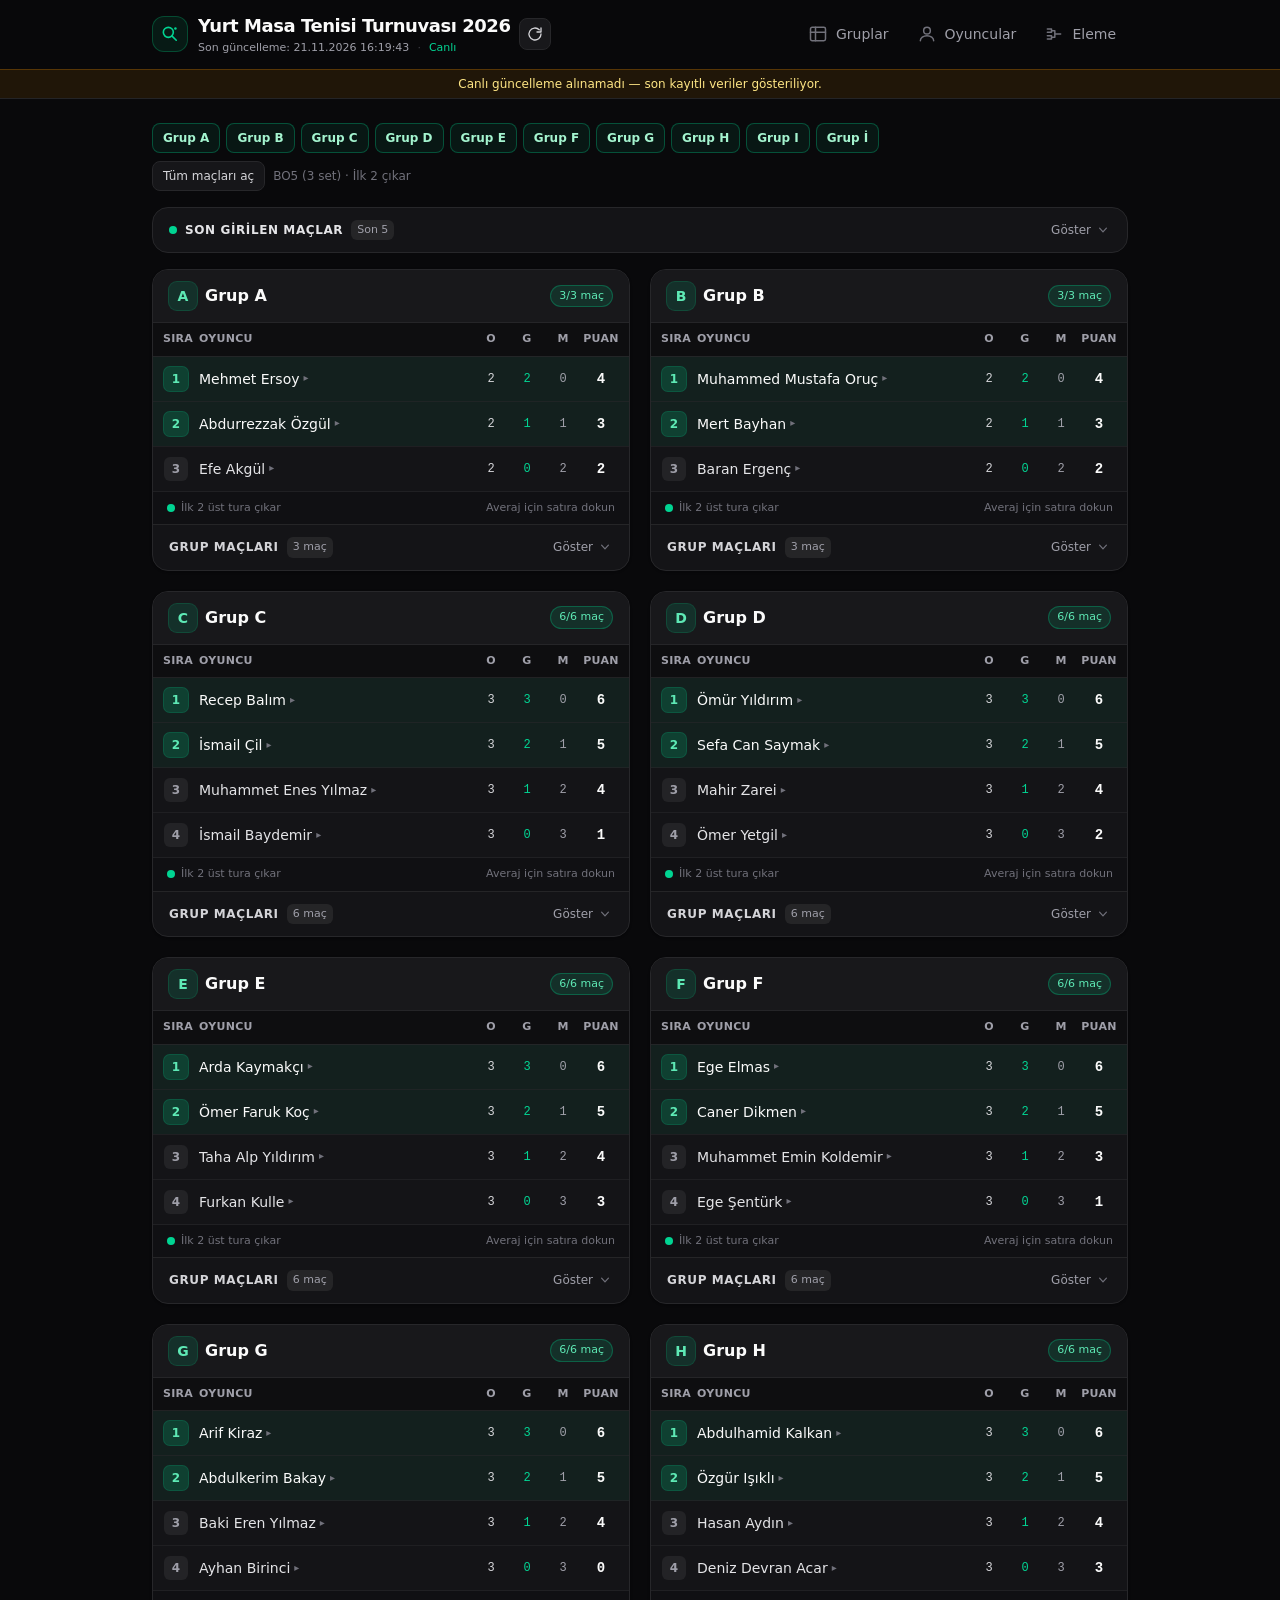
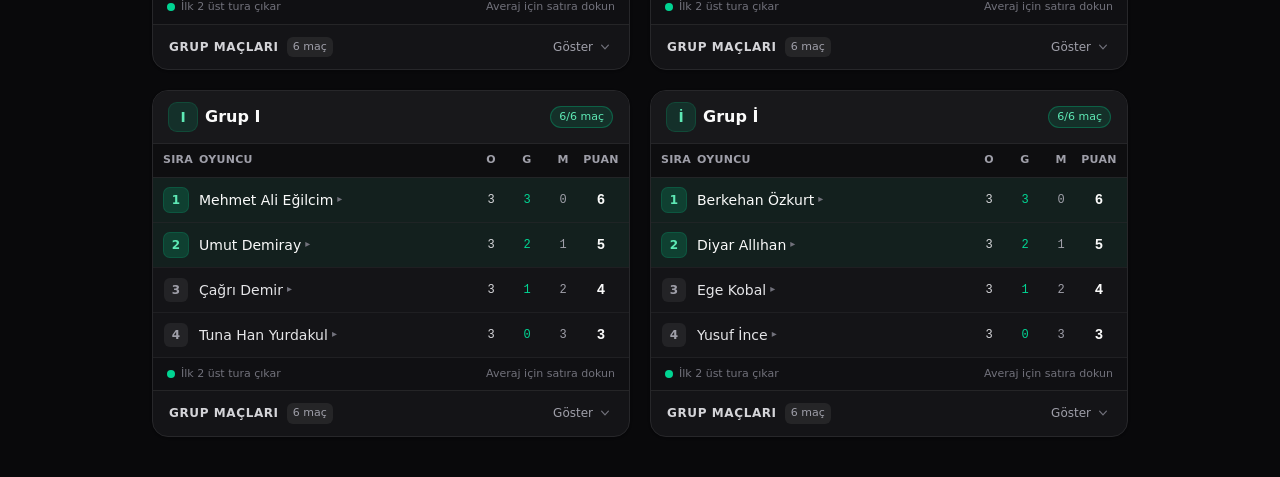
==== index.html @ 5dd3b8b1 "Deploy site (2026-11-21 13:19 UTC)" ====
<!DOCTYPE html><html lang="tr" class="dark h-full antialiased"><head><meta charSet="utf-8"/><meta name="viewport" content="width=device-width, initial-scale=1"/><link rel="stylesheet" href="/_next/static/chunks/20v9x1-c0m4r9.css" data-precedence="next"/><link rel="preload" as="script" fetchPriority="low" href="/_next/static/chunks/310vm2bl3xxpt.js"/><script src="/_next/static/chunks/1wnov70f88xjy.js" async=""></script><script src="/_next/static/chunks/39_j1bdzreq0m.js" async=""></script><script src="/_next/static/chunks/0c98xzjfks9hq.js" async=""></script><script src="/_next/static/chunks/turbopack-2u1d16houkiyo.js" async=""></script><script src="/_next/static/chunks/2_9od2ne96l9t.js" async=""></script><script src="/_next/static/chunks/01yoj8wkhfwgt.js" async=""></script><script src="/_next/static/chunks/0xzr__yn0i6f4.js" async=""></script><script src="/_next/static/chunks/0qd-t_c7wv6wr.js" async=""></script><meta name="theme-color" content="#09090b"/><title>Yurt Masa Tenisi Turnuvası 2026</title><meta name="description" content="Masa tenisi turnuvası grup ve eleme sonuçları"/><link rel="icon" href="/favicon.ico?favicon.117ezoe8m31dk.ico" sizes="48x48" type="image/x-icon"/><script src="/_next/static/chunks/0cz1d0mv5g_q7.js" noModule=""></script></head><body class="min-h-full bg-zinc-950 text-zinc-100"><div hidden=""><!--$--><!--/$--></div><div class="flex min-h-dvh flex-col bg-zinc-950 text-zinc-100"><header class="sticky top-0 z-30 border-b border-zinc-800/90 bg-zinc-950/90 backdrop-blur-md"><div class="mx-auto flex w-full max-w-5xl flex-col gap-2 px-3 py-3 sm:px-6 md:flex-row md:items-center md:justify-between"><div class="flex min-w-0 items-center justify-between gap-2"><a class="flex min-w-0 items-center gap-2.5" href="/"><span class="flex h-9 w-9 shrink-0 items-center justify-center rounded-xl border border-emerald-500/30 bg-emerald-500/10 text-emerald-400"><svg viewBox="0 0 24 24" fill="none" stroke="currentColor" stroke-width="1.9" stroke-linecap="round" stroke-linejoin="round" class="h-5 w-5" aria-hidden="true"><circle cx="10" cy="10" r="6"></circle><path d="m14.5 14.5 5 5"></path><circle cx="18.5" cy="5.5" r="1.5" fill="currentColor" stroke="none"></circle></svg></span><div class="min-w-0"><h1 class="truncate text-base font-bold tracking-tight text-zinc-50 sm:text-lg">Yurt Masa Tenisi Turnuvası 2026</h1><div class="flex flex-wrap items-center gap-x-2 gap-y-0.5 text-[11px] text-zinc-400"><span class="tabular-nums">Güncel veriler yükleniyor...</span><span class="text-zinc-700" aria-hidden="true">·</span><span class="font-medium text-emerald-400">Canlı</span></div></div></a><button type="button" title="Sonuçları şimdi yenile" aria-label="Sonuçları şimdi yenile" class="inline-flex h-8 w-8 shrink-0 items-center justify-center rounded-lg border border-zinc-800 bg-zinc-900 text-zinc-300 transition hover:border-zinc-700 hover:text-zinc-100 disabled:opacity-50"><svg viewBox="0 0 24 24" fill="none" stroke="currentColor" stroke-width="2" stroke-linecap="round" stroke-linejoin="round" class="h-4 w-4 " aria-hidden="true"><path d="M21 12a9 9 0 1 1-2.64-6.36"></path><path d="M21 3v6h-6"></path></svg></button></div><nav class="hidden items-center gap-1 md:flex" aria-label="Ana menü"><a class="inline-flex items-center gap-2 rounded-lg px-3 py-2 text-sm font-medium transition bg-zinc-800 text-zinc-50 ring-1 ring-zinc-700" href="/"><span class="text-emerald-400"><svg viewBox="0 0 24 24" fill="none" stroke="currentColor" stroke-width="2.2" stroke-linecap="round" stroke-linejoin="round" class="h-5 w-5" aria-hidden="true"><rect x="3" y="4" width="18" height="16" rx="2"></rect><path d="M3 10h18M9 4v16"></path></svg></span><span>Gruplar</span></a><a class="inline-flex items-center gap-2 rounded-lg px-3 py-2 text-sm font-medium transition text-zinc-400 hover:bg-zinc-900 hover:text-zinc-200" href="/oyuncular/"><span class="text-zinc-500"><svg viewBox="0 0 24 24" fill="none" stroke="currentColor" stroke-width="1.8" stroke-linecap="round" stroke-linejoin="round" class="h-5 w-5" aria-hidden="true"><circle cx="12" cy="8" r="4"></circle><path d="M4 20c0-3.3 3.6-6 8-6s8 2.7 8 6"></path></svg></span><span>Oyuncular</span></a><a class="inline-flex items-center gap-2 rounded-lg px-3 py-2 text-sm font-medium transition text-zinc-400 hover:bg-zinc-900 hover:text-zinc-200" href="/eleme/"><span class="text-zinc-500"><svg viewBox="0 0 24 24" fill="none" stroke="currentColor" stroke-width="1.8" stroke-linecap="round" stroke-linejoin="round" class="h-5 w-5" aria-hidden="true"><path d="M4 6h5v4H4M4 14h5v4H4M9 8h4v8H9M13 12h7"></path></svg></span><span>Eleme</span></a></nav></div></header><main class="mx-auto w-full max-w-5xl flex-1 px-3 pt-4 pb-24 sm:px-6 sm:pt-6 md:pb-10"><div class="space-y-4"><div class="flex items-center gap-2 text-xs text-zinc-400"><span class="h-2 w-2 animate-pulse rounded-full bg-emerald-400"></span><span>Canlı skorlar yükleniyor...</span></div><div class="grid grid-cols-1 gap-4 lg:grid-cols-2"><div class="h-56 animate-pulse rounded-2xl border border-zinc-800/80 bg-zinc-900/60"></div><div class="h-56 animate-pulse rounded-2xl border border-zinc-800/80 bg-zinc-900/60"></div><div class="h-56 animate-pulse rounded-2xl border border-zinc-800/80 bg-zinc-900/60"></div><div class="h-56 animate-pulse rounded-2xl border border-zinc-800/80 bg-zinc-900/60"></div></div></div></main><nav aria-label="Mobil navigasyon" class="fixed inset-x-0 bottom-0 z-40 border-t border-zinc-800/90 bg-zinc-950/95 pb-[env(safe-area-inset-bottom)] backdrop-blur-md md:hidden"><div class="mx-auto grid max-w-lg grid-cols-3"><a class="relative flex flex-col items-center justify-center gap-1 py-2.5 text-[11px] font-medium transition text-emerald-400" href="/"><span class="absolute top-0 h-0.5 w-10 rounded-full bg-emerald-400"></span><span><svg viewBox="0 0 24 24" fill="none" stroke="currentColor" stroke-width="2.2" stroke-linecap="round" stroke-linejoin="round" class="h-5 w-5" aria-hidden="true"><rect x="3" y="4" width="18" height="16" rx="2"></rect><path d="M3 10h18M9 4v16"></path></svg></span><span>Gruplar</span></a><a class="relative flex flex-col items-center justify-center gap-1 py-2.5 text-[11px] font-medium transition text-zinc-400 active:text-zinc-200" href="/oyuncular/"><span><svg viewBox="0 0 24 24" fill="none" stroke="currentColor" stroke-width="1.8" stroke-linecap="round" stroke-linejoin="round" class="h-5 w-5" aria-hidden="true"><circle cx="12" cy="8" r="4"></circle><path d="M4 20c0-3.3 3.6-6 8-6s8 2.7 8 6"></path></svg></span><span>Oyuncular</span></a><a class="relative flex flex-col items-center justify-center gap-1 py-2.5 text-[11px] font-medium transition text-zinc-400 active:text-zinc-200" href="/eleme/"><span><svg viewBox="0 0 24 24" fill="none" stroke="currentColor" stroke-width="1.8" stroke-linecap="round" stroke-linejoin="round" class="h-5 w-5" aria-hidden="true"><path d="M4 6h5v4H4M4 14h5v4H4M9 8h4v8H9M13 12h7"></path></svg></span><span>Eleme</span></a></div></nav></div><script id="_R_">(globalThis["TURBOPACK"] || (globalThis["TURBOPACK"] = [])).push({"otherChunks":["static/chunks/310vm2bl3xxpt.js","static/chunks/1wnov70f88xjy.js","static/chunks/39_j1bdzreq0m.js","static/chunks/0c98xzjfks9hq.js"],"runtimeModuleIds":[94553]});</script><script src="/_next/static/chunks/310vm2bl3xxpt.js" async=""></script><script>(self.__next_f=self.__next_f||[]).push([0])</script><script>self.__next_f.push([1,"1:\"$Sreact.fragment\"\n4:\"/_next/static/chunks/2_9od2ne96l9t.js\"\n5:\"/_next/static/chunks/01yoj8wkhfwgt.js\"\n6:I[47257,[\"$4\",\"$5\"],\"ClientPageRoot\"]\n7:\"/_next/static/chunks/0xzr__yn0i6f4.js\"\n8:I[31713,[\"$4\",\"$5\",\"$7\"],\"default\"]\nb:I[97367,[\"$4\",\"$5\"],\"OutletBoundary\"]\nc:\"$Sreact.suspense\"\ne:\"ViewportBoundary\"\nf:I[97367,[\"$4\",\"$5\"],\"$e\"]\n11:\"MetadataBoundary\"\n12:I[97367,[\"$4\",\"$5\"],\"$11\"]\n14:I[68027,[\"$4\",\"$5\"],\"default\",1]\n:HL[\"/_next/static/chunks/20v9x1-c0m4r9.css\",\"style\"]\n3:[[\"children\",{\"s\":\"__PAGE__\",\"h\":512,\"d\":{\"r\":[\"$\",\"$1\",\"c\",{\"children\":[[\"$\",\"$L6\",null,{\"Component\":\"$8\",\"serverProvidedParams\":{\"searchParams\":{},\"params\":{},\"promises\":[\"$@9\",\"$@a\"]}}],[[\"$\",\"script\",\"script-0\",{\"src\":\"/_next/static/chunks/0xzr__yn0i6f4.js\",\"async\":true,\"nonce\":\"$undefined\"}]],[\"$\",\"$Lb\",null,{\"children\":[\"$\",\"$c\",null,{\"name\":\"Next.MetadataOutlet\",\"children\":\"$@d\"}]}]]}],\"p\":false,\"v\":null}}]]\n0:{\"P\":null,\"c\":[\"\",\"\"],\"q\":\"\",\"i\":false,\"t\":{\"t\":{\"s\":\"\",\"h\":528,\"d\":{\"r\":[\"$\",\"$1\",\"c\",{\"children\":[[[\"$\",\"link\",\"0\",{\"rel\":\"stylesheet\",\"href\":\"/_next/static/chunks/20v9x1-c0m4r9.css\",\"precedence\":\"next\",\"crossOrigin\":\"$undefined\",\"nonce\":\"$undefined\"}],[\"$\",\"script\",\"script-0\",{\"src\":\"/_next/static/chunks/2_9od2ne96l9t.js\",\"async\":true,\"nonce\":\"$undefined\"}],[\"$\",\"script\",\"script-1\",{\"src\":\"/_next/static/chunks/01yoj8wkhfwgt.js\",\"async\":true,\"nonce\":\"$undefined\"}]],\"$L2\"]}],\"p\":false,\"v\":null},\"c\":\"$Q3\"},\"h\":{\"r\":[\"$\",\"$1\",\"h\",{\"children\":[null,[\"$\",\"$Lf\",null,{\"children\":\"$L10\"}],[\"$\",\"$L12\",null,{\"children\":[[\"$\",\"div\",null,{\"hidden\":true,\"children\":[\"$\",\"$c\",null,{\"name\":\"Next.Metadata\",\"children\":\"$L13\"}]}],null]}],null]}],\"p\":false,\"v\":null}},\"m\":\"$undefined\",\"G\":[\"$14\",[[\"$\",\"link\",\"0\",{\"rel\":\"stylesheet\",\"href\":\"/_next/static/chunks/20v9x1-c0m4r9.css\",\"precedence\":\"next\",\"crossOrigin\":\"$undefined\",\"nonce\":\"$undefined\"}]]],\"S\":true,\"r\":\"$undefined\",\"s\":\"$undefined\",\"a\":\"$undefined\",\"l\":\"$undefined\",\"p\":\"$undefined\",\"d\":\"$undefined\",\"b\":\"l3mHsfzgwa1IDotIFvg_3\"}\n9:{}\na:\"$3:0:1:d:r:props:children:0:props:serverProvidedParams:params\"\n10:[[\"$\",\"meta\",\"0\",{\"charSet\":\"utf-8\"}],[\"$\",\"meta\",\"1\",{\"name\":\"viewport\",\"content\":\"width=device-width, initial-scale=1\"}],[\"$\",\"meta\",\"2\",{\"name\":\"theme-color\",\"content\":\"#09090b\"}]]\n15:I[27201,[\"$4\",\"$5\"],\"IconMark\"]\nd:null\n13:[[\"$\",\"title\",\"0\",{\"children\":\"Yurt Masa Tenisi Turnuvası 2026\"}],[\"$\",\"meta\",\"1\",{\"name\":\"description\",\"content\":\"Masa tenisi turnuvası grup ve eleme sonuçları\"}],[\"$\",\"link\",\"2\",{\"rel\":\"icon\",\"href\":\"/favicon.ico?favicon.117ezoe8m31dk.ico\",\"sizes\":\"48x48\",\"type\":\"image/x-icon\"}],[\"$\",\"$L15\",\"3\",{}]]\n"])</script><script>self.__next_f.push([1,"16:\"TournamentProvider\"\n17:I[56889,[\"$4\",\"$5\"],\"$16\"]\n2:[\"$\",\"html\",null,{\"lang\":\"tr\",\"className\":\"dark h-full antialiased\",\"children\":[\"$\",\"body\",null,{\"className\":\"min-h-full bg-zinc-950 text-zinc-100\",\"children\":[\"$\",\"$L17\",null,{\"initialData\":{\"players\":[{\"name\":\"Abdulhamid Kalkan\",\"key\":\"abdulhamid kalkan\",\"group\":\"H\",\"line\":29},{\"name\":\"Abdulkerim Bakay\",\"key\":\"abdulkerim bakay\",\"group\":\"G\",\"line\":26},{\"name\":\"Abdurrezzak Özgül\",\"key\":\"abdurrezzak ozgul\",\"group\":\"A\",\"line\":3},{\"name\":\"Arda Kaymakçı\",\"key\":\"arda kaymakci\",\"group\":\"E\",\"line\":17},{\"name\":\"Arif Kiraz\",\"key\":\"arif kiraz\",\"group\":\"G\",\"line\":25},{\"name\":\"Ayhan Birinci\",\"key\":\"ayhan birinci\",\"group\":\"G\",\"line\":24},{\"name\":\"Baki Eren Yılmaz\",\"key\":\"baki eren yilmaz\",\"group\":\"G\",\"line\":27},{\"name\":\"Baran Ergenç\",\"key\":\"baran ergenc\",\"group\":\"B\",\"line\":7},{\"name\":\"Berkehan Özkurt\",\"key\":\"berkehan ozkurt\",\"group\":\"İ\",\"line\":37},{\"name\":\"Caner Dikmen\",\"key\":\"caner dikmen\",\"group\":\"F\",\"line\":22},{\"name\":\"Çağrı Demir\",\"key\":\"cagri demir\",\"group\":\"I\",\"line\":32},{\"name\":\"Deniz Devran Acar\",\"key\":\"deniz devran acar\",\"group\":\"H\",\"line\":31},{\"name\":\"Diyar Allıhan\",\"key\":\"diyar allihan\",\"group\":\"İ\",\"line\":36},{\"name\":\"Efe Akgül\",\"key\":\"efe akgul\",\"group\":\"A\",\"line\":4},{\"name\":\"Ege Elmas\",\"key\":\"ege elmas\",\"group\":\"F\",\"line\":21},{\"name\":\"Ege Kobal\",\"key\":\"ege kobal\",\"group\":\"İ\",\"line\":39},{\"name\":\"Ege Şentürk\",\"key\":\"ege senturk\",\"group\":\"F\",\"line\":23},{\"name\":\"Furkan Kulle\",\"key\":\"furkan kulle\",\"group\":\"E\",\"line\":19},{\"name\":\"Hasan Aydın\",\"key\":\"hasan aydin\",\"group\":\"H\",\"line\":30},{\"name\":\"İsmail Baydemir\",\"key\":\"ismail baydemir\",\"group\":\"C\",\"line\":10},{\"name\":\"İsmail Çil\",\"key\":\"ismail cil\",\"group\":\"C\",\"line\":11},{\"name\":\"Mahir Zarei\",\"key\":\"mahir zarei\",\"group\":\"D\",\"line\":14},{\"name\":\"Mehmet Ali Eğilcim\",\"key\":\"mehmet ali egilcim\",\"group\":\"I\",\"line\":34},{\"name\":\"Mehmet Ersoy\",\"key\":\"mehmet ersoy\",\"group\":\"A\",\"line\":2},{\"name\":\"Mert Bayhan\",\"key\":\"mert bayhan\",\"group\":\"B\",\"line\":6},{\"name\":\"Muhammed Mustafa Oruç\",\"key\":\"muhammed mustafa oruc\",\"group\":\"B\",\"line\":5},{\"name\":\"Muhammet Emin Koldemir\",\"key\":\"muhammet emin koldemir\",\"group\":\"F\",\"line\":20},{\"name\":\"Muhammet Enes Yılmaz\",\"key\":\"muhammet enes yilmaz\",\"group\":\"C\",\"line\":9},{\"name\":\"Ömer Faruk Koç\",\"key\":\"omer faruk koc\",\"group\":\"E\",\"line\":16},{\"name\":\"Ömer Yetgil\",\"key\":\"omer yetgil\",\"group\":\"D\",\"line\":15},{\"name\":\"Ömür Yıldırım\",\"key\":\"omur yildirim\",\"group\":\"D\",\"line\":12},{\"name\":\"Özgür Işıklı\",\"key\":\"ozgur isikli\",\"group\":\"H\",\"line\":28},{\"name\":\"Recep Balım\",\"key\":\"recep balim\",\"group\":\"C\",\"line\":8},{\"name\":\"Sefa Can Saymak\",\"key\":\"sefa can saymak\",\"group\":\"D\",\"line\":13},{\"name\":\"Taha Alp Yıldırım\",\"key\":\"taha alp yildirim\",\"group\":\"E\",\"line\":18},{\"name\":\"Tuna Han Yurdakul\",\"key\":\"tuna han yurdakul\",\"group\":\"I\",\"line\":35},{\"name\":\"Umut Demiray\",\"key\":\"umut demiray\",\"group\":\"I\",\"line\":33},{\"name\":\"Yusuf İnce\",\"key\":\"yusuf ince\",\"group\":\"İ\",\"line\":38}],\"groups\":[{\"name\":\"A\",\"players\":[\"$2:props:children:props:children:props:initialData:players:23\",\"$2:props:children:props:children:props:initialData:players:2\",\"$2:props:children:props:children:props:initialData:players:13\"],\"standings\":[{\"key\":\"mehmet ersoy\",\"name\":\"Mehmet Ersoy\",\"rank\":1,\"played\":2,\"won\":2,\"lost\":0,\"walkoverLosses\":0,\"points\":4,\"setsWon\":6,\"setsLost\":2,\"pointsWon\":0,\"pointsLost\":0,\"tieNote\":null,\"unresolvedTie\":false},{\"key\":\"abdurrezzak ozgul\",\"name\":\"Abdurrezzak Özgül\",\"rank\":2,\"played\":2,\"won\":1,\"lost\":1,\"walkoverLosses\":0,\"points\":3,\"setsWon\":5,\"setsLost\":3,\"pointsWon\":0,\"pointsLost\":0,\"tieNote\":null,\"unresolvedTie\":false},{\"key\":\"efe akgul\",\"name\":\"Efe Akgül\",\"rank\":3,\"played\":2,\"won\":0,\"lost\":2,\"walkoverLosses\":0,\"points\":2,\"setsWon\":0,\"setsLost\":6,\"pointsWon\":0,\"pointsLost\":0,\"tieNote\":null,\"unresolvedTie\":false}],\"matches\":[{\"id\":\"m2\",\"line\":2,\"stage\":\"grup\",\"group\":\"A\",\"round\":\"\",\"p1\":\"Mehmet Ersoy\",\"p2\":\"Abdurrezzak Özgül\",\"p1Key\":\"mehmet ersoy\",\"p2Key\":\"abdurrezzak ozgul\",\"sets\":[],\"setsWon\":[3,2],\"winner\":1,\"status\":\"played\",\"walkover\":false,\"bye\":false,\"tbd\":false,\"note\":\"\",\"rawSetScore\":\"3-2\",\"rawScore\":\"\",\"updatedAt\":\"2026-11-21 15:46:00\",\"errors\":[],\"warnings\":[]},{\"id\":\"m3\",\"line\":3,\"stage\":\"grup\",\"group\":\"A\",\"round\":\"\",\"p1\":\"Mehmet Ersoy\",\"p2\":\"Efe Akgül\",\"p1Key\":\"mehmet ersoy\",\"p2Key\":\"efe akgul\",\"sets\":[],\"setsWon\":[3,0],\"winner\":1,\"status\":\"played\",\"walkover\":false,\"bye\":false,\"tbd\":false,\"note\":\"\",\"rawSetScore\":\"3-0\",\"rawScore\":\"\",\"updatedAt\":\"2026-11-21 15:46:00\",\"errors\":[],\"warnings\":[]},{\"id\":\"m4\",\"line\":4,\"stage\":\"grup\",\"group\":\"A\",\"round\":\"\",\"p1\":\"Abdurrezzak Özgül\",\"p2\":\"Efe Akgül\",\"p1Key\":\"abdurrezzak ozgul\",\"p2Key\":\"efe akgul\",\"sets\":[],\"setsWon\":[3,0],\"winner\":1,\"status\":\"played\",\"walkover\":false,\"bye\":false,\"tbd\":false,\"note\":\"\",\"rawSetScore\":\"3-0\",\"rawScore\":\"\",\"updatedAt\":\"2026-11-21 15:46:00\",\"errors\":[],\"warnings\":[]}],\"totalFixtures\":3,\"countedMatches\":3,\"qualifiersPerGroup\":2},{\"name\":\"B\",\"players\":[\"$2:props:children:props:children:props:initialData:players:25\",\"$2:props:children:props:children:props:initialData:players:24\",\"$2:props:children:props:children:props:initialData:players:7\"],\"standings\":[{\"key\":\"muhammed mustafa oruc\",\"name\":\"Muhammed Mustafa Oruç\",\"rank\":1,\"played\":2,\"won\":2,\"lost\":0,\"walkoverLosses\":0,\"points\":4,\"setsWon\":6,\"setsLost\":1,\"pointsWon\":0,\"pointsLost\":0,\"tieNote\":null,\"unresolvedTie\":false},{\"key\":\"mert bayhan\",\"name\":\"Mert Bayhan\",\"rank\":2,\"played\":2,\"won\":1,\"lost\":1,\"walkoverLosses\":0,\"points\":3,\"setsWon\":4,\"setsLost\":3,\"pointsWon\":0,\"pointsLost\":0,\"tieNote\":null,\"unresolvedTie\":false},{\"key\":\"baran ergenc\",\"name\":\"Baran Ergenç\",\"rank\":3,\"played\":2,\"won\":0,\"lost\":2,\"walkoverLosses\":0,\"points\":2,\"setsWon\":0,\"setsLost\":6,\"pointsWon\":0,\"pointsLost\":0,\"tieNote\":null,\"unresolvedTie\":false}],\"matches\":[{\"id\":\"m5\",\"line\":5,\"stage\":\"grup\",\"group\":\"B\",\"round\":\"\",\"p1\":\"Muhammed Mustafa Oruç\",\"p2\":\"Mert Bayhan\",\"p1Key\":\"muhammed mustafa oruc\",\"p2Key\":\"mert bayhan\",\"sets\":[],\"setsWon\":[3,1],\"winner\":1,\"status\":\"played\",\"walkover\":false,\"bye\":false,\"tbd\":false,\"note\":\"\",\"rawSetScore\":\"3-1\",\"rawScore\":\"\",\"updatedAt\":\"2026-11-21 15:46:00\",\"errors\":[],\"warnings\":[]},{\"id\":\"m6\",\"line\":6,\"stage\":\"grup\",\"group\":\"B\",\"round\":\"\",\"p1\":\"Muhammed Mustafa Oruç\",\"p2\":\"Baran Ergenç\",\"p1Key\":\"muhammed mustafa oruc\",\"p2Key\":\"baran ergenc\",\"sets\":[],\"setsWon\":[3,0],\"winner\":1,\"status\":\"played\",\"walkover\":false,\"bye\":false,\"tbd\":false,\"note\":\"\",\"rawSetScore\":\"3-0\",\"rawScore\":\"\",\"updatedAt\":\"2026-11-21 15:46:00\",\"errors\":[],\"warnings\":[]},{\"id\":\"m7\",\"line\":7,\"stage\":\"grup\",\"group\":\"B\",\"round\":\"\",\"p1\":\"Mert Bayhan\",\"p2\":\"Baran Ergenç\",\"p1Key\":\"mert bayhan\",\"p2Key\":\"baran ergenc\",\"sets\":[],\"setsWon\":[3,0],\"winner\":1,\"status\":\"played\",\"walkover\":false,\"bye\":false,\"tbd\":false,\"note\":\"\",\"rawSetScore\":\"3-0\",\"rawScore\":\"\",\"updatedAt\":\"2026-11-21 15:46:00\",\"errors\":[],\"warnings\":[]}],\"totalFixtures\":3,\"countedMatches\":3,\"qualifiersPerGroup\":2},{\"name\":\"C\",\"players\":[\"$2:props:children:props:children:props:initialData:players:32\",\"$2:props:children:props:children:props:initialData:players:27\",\"$2:props:children:props:children:props:initialData:players:19\",\"$2:props:children:props:children:props:initialData:players:20\"],\"standings\":[{\"key\":\"recep balim\",\"name\":\"Recep Balım\",\"rank\":1,\"played\":3,\"won\":3,\"lost\":0,\"walkoverLosses\":0,\"points\":6,\"setsWon\":9,\"setsLost\":0,\"pointsWon\":0,\"pointsLost\":0,\"tieNote\":null,\"unresolvedTie\":false},{\"key\":\"ismail cil\",\"name\":\"İsmail Çil\",\"rank\":2,\"played\":3,\"won\":2,\"lost\":1,\"walkoverLosses\":0,\"points\":5,\"setsWon\":6,\"setsLost\":4,\"pointsWon\":0,\"pointsLost\":0,\"tieNote\":null,\"unresolvedTie\":false},{\"key\":\"muhammet enes yilmaz\",\"name\":\"Muhammet Enes Yılmaz\",\"rank\":3,\"played\":3,\"won\":1,\"lost\":2,\"walkoverLosses\":0,\"points\":4,\"setsWon\":4,\"setsLost\":6,\"pointsWon\":0,\"pointsLost\":0,\"tieNote\":null,\"unresolvedTie\":false},{\"key\":\"ismail baydemir\",\"name\":\"İsmail Baydemir\",\"rank\":4,\"played\":3,\"won\":0,\"lost\":3,\"walkoverLosses\":2,\"points\":1,\"setsWon\":0,\"setsLost\":9,\"pointsWon\":0,\"pointsLost\":0,\"tieNote\":null,\"unresolvedTie\":false}],\"matches\":[{\"id\":\"m8\",\"line\":8,\"stage\":\"grup\",\"group\":\"C\",\"round\":\"\",\"p1\":\"Recep Balım\",\"p2\":\"Muhammet Enes Yılmaz\",\"p1Key\":\"recep balim\",\"p2Key\":\"muhammet enes yilmaz\",\"sets\":[],\"setsWon\":[3,0],\"winner\":1,\"status\":\"played\",\"walkover\":false,\"bye\":false,\"tbd\":false,\"note\":\"\",\"rawSetScore\":\"3-0\",\"rawScore\":\"\",\"updatedAt\":\"2026-11-21 15:46:00\",\"errors\":[],\"warnings\":[]},{\"id\":\"m9\",\"line\":9,\"stage\":\"grup\",\"group\":\"C\",\"round\":\"\",\"p1\":\"Recep Balım\",\"p2\":\"İsmail Baydemir\",\"p1Key\":\"recep balim\",\"p2Key\":\"ismail baydemir\",\"sets\":[],\"setsWon\":[3,0],\"winner\":1,\"status\":\"played\",\"walkover\":false,\"bye\":false,\"tbd\":false,\"note\":\"\",\"rawSetScore\":\"3-0\",\"rawScore\":\"\",\"updatedAt\":\"2026-11-21 15:46:00\",\"errors\":[],\"warnings\":[]},{\"id\":\"m10\",\"line\":10,\"stage\":\"grup\",\"group\":\"C\",\"round\":\"\",\"p1\":\"Recep Balım\",\"p2\":\"İsmail Çil\",\"p1Key\":\"recep balim\",\"p2Key\":\"ismail cil\",\"sets\":[],\"setsWon\":[3,0],\"winner\":1,\"status\":\"played\",\"walkover\":false,\"bye\":false,\"tbd\":false,\"note\":\"\",\"rawSetScore\":\"3-0\",\"rawScore\":\"\",\"updatedAt\":\"2026-11-21 15:46:00\",\"errors\":[],\"warnings\":[]},{\"id\":\"m11\",\"line\":11,\"stage\":\"grup\",\"group\":\"C\",\"round\":\"\",\"p1\":\"Muhammet Enes Yılmaz\",\"p2\":\"İsmail Baydemir\",\"p1Key\":\"muhammet enes yilmaz\",\"p2Key\":\"ismail baydemir\",\"sets\":[],\"setsWon\":[3,0],\"winner\":1,\"status\":\"walkover\",\"walkover\":true,\"bye\":false,\"tbd\":false,\"note\":\"HUKMEN1\",\"rawSetScore\":\"\",\"rawScore\":\"\",\"updatedAt\":\"2026-11-21 15:46:00\",\"errors\":[],\"warnings\":[]},{\"id\":\"m12\",\"line\":12,\"stage\":\"grup\",\"group\":\"C\",\"round\":\"\",\"p1\":\"Muhammet Enes Yılmaz\",\"p2\":\"İsmail Çil\",\"p1Key\":\"muhammet enes yilmaz\",\"p2Key\":\"ismail cil\",\"sets\":[],\"setsWon\":[1,3],\"winner\":2,\"status\":\"played\",\"walkover\":false,\"bye\":false,\"tbd\":false,\"note\":\"\",\"rawSetScore\":\"1-3\",\"rawScore\":\"\",\"updatedAt\":\"2026-11-21 15:46:00\",\"errors\":[],\"warnings\":[]},{\"id\":\"m13\",\"line\":13,\"stage\":\"grup\",\"group\":\"C\",\"round\":\"\",\"p1\":\"İsmail Baydemir\",\"p2\":\"İsmail Çil\",\"p1Key\":\"ismail baydemir\",\"p2Key\":\"ismail cil\",\"sets\":[],\"setsWon\":[0,3],\"winner\":2,\"status\":\"walkover\",\"walkover\":true,\"bye\":false,\"tbd\":false,\"note\":\"HUKMEN2\",\"rawSetScore\":\"\",\"rawScore\":\"\",\"updatedAt\":\"2026-11-21 15:46:00\",\"errors\":[],\"warnings\":[]}],\"totalFixtures\":6,\"countedMatches\":6,\"qualifiersPerGroup\":2},{\"name\":\"D\",\"players\":[\"$2:props:children:props:children:props:initialData:players:30\",\"$2:props:children:props:children:props:initialData:players:33\",\"$2:props:children:props:children:props:initialData:players:21\",\"$2:props:children:props:children:props:initialData:players:29\"],\"standings\":[{\"key\":\"omur yildirim\",\"name\":\"Ömür Yıldırım\",\"rank\":1,\"played\":3,\"won\":3,\"lost\":0,\"walkoverLosses\":0,\"points\":6,\"setsWon\":9,\"setsLost\":2,\"pointsWon\":0,\"pointsLost\":0,\"tieNote\":null,\"unresolvedTie\":false},{\"key\":\"sefa can saymak\",\"name\":\"Sefa Can Saymak\",\"rank\":2,\"played\":3,\"won\":2,\"lost\":1,\"walkoverLosses\":0,\"points\":5,\"setsWon\":6,\"setsLost\":3,\"pointsWon\":0,\"pointsLost\":0,\"tieNote\":null,\"unresolvedTie\":false},{\"key\":\"mahir zarei\",\"name\":\"Mahir Zarei\",\"rank\":3,\"played\":3,\"won\":1,\"lost\":2,\"walkoverLosses\":0,\"points\":4,\"setsWon\":3,\"setsLost\":7,\"pointsWon\":0,\"pointsLost\":0,\"tieNote\":null,\"unresolvedTie\":false},{\"key\":\"omer yetgil\",\"name\":\"Ömer Yetgil\",\"rank\":4,\"played\":3,\"won\":0,\"lost\":3,\"walkoverLosses\":1,\"points\":2,\"setsWon\":3,\"setsLost\":9,\"pointsWon\":0,\"pointsLost\":0,\"tieNote\":null,\"unresolvedTie\":false}],\"matches\":[{\"id\":\"m14\",\"line\":14,\"stage\":\"grup\",\"group\":\"D\",\"round\":\"\",\"p1\":\"Ömür Yıldırım\",\"p2\":\"Sefa Can Saymak\",\"p1Key\":\"omur yildirim\",\"p2Key\":\"sefa can saymak\",\"sets\":[],\"setsWon\":[3,0],\"winner\":1,\"status\":\"played\",\"walkover\":false,\"bye\":false,\"tbd\":false,\"note\":\"\",\"rawSetScore\":\"3-0\",\"rawScore\":\"\",\"updatedAt\":\"2026-11-21 15:46:00\",\"errors\":[],\"warnings\":[]},{\"id\":\"m15\",\"line\":15,\"stage\":\"grup\",\"group\":\"D\",\"round\":\"\",\"p1\":\"Ömür Yıldırım\",\"p2\":\"Mahir Zarei\",\"p1Key\":\"omur yildirim\",\"p2Key\":\"mahir zarei\",\"sets\":[],\"setsWon\":[3,0],\"winner\":1,\"status\":\"played\",\"walkover\":false,\"bye\":false,\"tbd\":false,\"note\":\"\",\"rawSetScore\":\"3-0\",\"rawScore\":\"\",\"updatedAt\":\"2026-11-21 15:46:00\",\"errors\":[],\"warnings\":[]},{\"id\":\"m16\",\"line\":16,\"stage\":\"grup\",\"group\":\"D\",\"round\":\"\",\"p1\":\"Ömür Yıldırım\",\"p2\":\"Ömer Yetgil\",\"p1Key\":\"omur yildirim\",\"p2Key\":\"omer yetgil\",\"sets\":[],\"setsWon\":[3,2],\"winner\":1,\"status\":\"played\",\"walkover\":false,\"bye\":false,\"tbd\":false,\"note\":\"\",\"rawSetScore\":\"3-2\",\"rawScore\":\"\",\"updatedAt\":\"2026-11-21 15:46:00\",\"errors\":[],\"warnings\":[]},{\"id\":\"m17\",\"line\":17,\"stage\":\"grup\",\"group\":\"D\",\"round\":\"\",\"p1\":\"Sefa Can Saymak\",\"p2\":\"Mahir Zarei\",\"p1Key\":\"sefa can saymak\",\"p2Key\":\"mahir zarei\",\"sets\":[],\"setsWon\":[3,0],\"winner\":1,\"status\":\"played\",\"walkover\":false,\"bye\":false,\"tbd\":false,\"note\":\"\",\"rawSetScore\":\"3-0\",\"rawScore\":\"\",\"updatedAt\":\"2026-11-21 15:46:00\",\"errors\":[],\"warnings\":[]},{\"id\":\"m18\",\"line\":18,\"stage\":\"grup\",\"group\":\"D\",\"round\":\"\",\"p1\":\"Sefa Can Saymak\",\"p2\":\"Ömer Yetgil\",\"p1Key\":\"sefa can saymak\",\"p2Key\":\"omer yetgil\",\"sets\":[],\"setsWon\":[3,0],\"winner\":1,\"status\":\"walkover\",\"walkover\":true,\"bye\":false,\"tbd\":false,\"note\":\"HUKMEN1\",\"rawSetScore\":\"\",\"rawScore\":\"\",\"updatedAt\":\"2026-11-21 15:46:00\",\"errors\":[],\"warnings\":[]},{\"id\":\"m19\",\"line\":19,\"stage\":\"grup\",\"group\":\"D\",\"round\":\"\",\"p1\":\"Mahir Zarei\",\"p2\":\"Ömer Yetgil\",\"p1Key\":\"mahir zarei\",\"p2Key\":\"omer yetgil\",\"sets\":[],\"setsWon\":[3,1],\"winner\":1,\"status\":\"played\",\"walkover\":false,\"bye\":false,\"tbd\":false,\"note\":\"\",\"rawSetScore\":\"3-1\",\"rawScore\":\"\",\"updatedAt\":\"2026-11-21 15:46:00\",\"errors\":[],\"warnings\":[]}],\"totalFixtures\":6,\"countedMatches\":6,\"qualifiersPerGroup\":2},{\"name\":\"E\",\"players\":[\"$2:props:children:props:children:props:initialData:players:28\",\"$2:props:children:props:children:props:initialData:players:3\",\"$2:props:children:props:children:props:initialData:players:34\",\"$2:props:children:props:children:props:initialData:players:17\"],\"standings\":[{\"key\":\"arda kaymakci\",\"name\":\"Arda Kaymakçı\",\"rank\":1,\"played\":3,\"won\":3,\"lost\":0,\"walkoverLosses\":0,\"points\":6,\"setsWon\":9,\"setsLost\":0,\"pointsWon\":0,\"pointsLost\":0,\"tieNote\":null,\"unresolvedTie\":false},{\"key\":\"omer faruk koc\",\"name\":\"Ömer Faruk Koç\",\"rank\":2,\"played\":3,\"won\":2,\"lost\":1,\"walkoverLosses\":0,\"points\":5,\"setsWon\":6,\"setsLost\":5,\"pointsWon\":0,\"pointsLost\":0,\"tieNote\":null,\"unresolvedTie\":false},{\"key\":\"taha alp yildirim\",\"name\":\"Taha Alp Yıldırım\",\"rank\":3,\"played\":3,\"won\":1,\"lost\":2,\"walkoverLosses\":0,\"points\":4,\"setsWon\":5,\"setsLost\":7,\"pointsWon\":0,\"pointsLost\":0,\"tieNote\":null,\"unresolvedTie\":false},{\"key\":\"furkan kulle\",\"name\":\"Furkan Kulle\",\"rank\":4,\"played\":3,\"won\":0,\"lost\":3,\"walkoverLosses\":0,\"points\":3,\"setsWon\":1,\"setsLost\":9,\"pointsWon\":0,\"pointsLost\":0,\"tieNote\":null,\"unresolvedTie\":false}],\"matches\":[{\"id\":\"m20\",\"line\":20,\"stage\":\"grup\",\"group\":\"E\",\"round\":\"\",\"p1\":\"Ömer Faruk Koç\",\"p2\":\"Arda Kaymakçı\",\"p1Key\":\"omer faruk koc\",\"p2Key\":\"arda kaymakci\",\"sets\":[],\"setsWon\":[0,3],\"winner\":2,\"status\":\"played\",\"walkover\":false,\"bye\":false,\"tbd\":false,\"note\":\"\",\"rawSetScore\":\"0-3\",\"rawScore\":\"\",\"updatedAt\":\"2026-11-21 15:46:00\",\"errors\":[],\"warnings\":[]},{\"id\":\"m21\",\"line\":21,\"stage\":\"grup\",\"group\":\"E\",\"round\":\"\",\"p1\":\"Ömer Faruk Koç\",\"p2\":\"Taha Alp Yıldırım\",\"p1Key\":\"omer faruk koc\",\"p2Key\":\"taha alp yildirim\",\"sets\":[],\"setsWon\":[3,2],\"winner\":1,\"status\":\"played\",\"walkover\":false,\"bye\":false,\"tbd\":false,\"note\":\"\",\"rawSetScore\":\"3-2\",\"rawScore\":\"\",\"updatedAt\":\"2026-11-21 15:46:00\",\"errors\":[],\"warnings\":[]},{\"id\":\"m22\",\"line\":22,\"stage\":\"grup\",\"group\":\"E\",\"round\":\"\",\"p1\":\"Ömer Faruk Koç\",\"p2\":\"Furkan Kulle\",\"p1Key\":\"omer faruk koc\",\"p2Key\":\"furkan kulle\",\"sets\":[],\"setsWon\":[3,0],\"winner\":1,\"status\":\"played\",\"walkover\":false,\"bye\":false,\"tbd\":false,\"note\":\"\",\"rawSetScore\":\"3-0\",\"rawScore\":\"\",\"updatedAt\":\"2026-11-21 15:46:00\",\"errors\":[],\"warnings\":[]},{\"id\":\"m23\",\"line\":23,\"stage\":\"grup\",\"group\":\"E\",\"round\":\"\",\"p1\":\"Arda Kaymakçı\",\"p2\":\"Taha Alp Yıldırım\",\"p1Key\":\"arda kaymakci\",\"p2Key\":\"taha alp yildirim\",\"sets\":[],\"setsWon\":[3,0],\"winner\":1,\"status\":\"played\",\"walkover\":false,\"bye\":false,\"tbd\":false,\"note\":\"\",\"rawSetScore\":\"3-0\",\"rawScore\":\"\",\"updatedAt\":\"2026-11-21 15:46:00\",\"errors\":[],\"warnings\":[]},{\"id\":\"m24\",\"line\":24,\"stage\":\"grup\",\"group\":\"E\",\"round\":\"\",\"p1\":\"Arda Kaymakçı\",\"p2\":\"Furkan Kulle\",\"p1Key\":\"arda kaymakci\",\"p2Key\":\"furkan kulle\",\"sets\":[],\"setsWon\":[3,0],\"winner\":1,\"status\":\"played\",\"walkover\":false,\"bye\":false,\"tbd\":false,\"note\":\"\",\"rawSetScore\":\"3-0\",\"rawScore\":\"\",\"updatedAt\":\"2026-11-21 15:46:00\",\"errors\":[],\"warnings\":[]},{\"id\":\"m25\",\"line\":25,\"stage\":\"grup\",\"group\":\"E\",\"round\":\"\",\"p1\":\"Taha Alp Yıldırım\",\"p2\":\"Furkan Kulle\",\"p1Key\":\"taha alp yildirim\",\"p2Key\":\"furkan kulle\",\"sets\":[],\"setsWon\":[3,1],\"winner\":1,\"status\":\"played\",\"walkover\":false,\"bye\":false,\"tbd\":false,\"note\":\"\",\"rawSetScore\":\"3-1\",\"rawScore\":\"\",\"updatedAt\":\"2026-11-21 15:46:00\",\"errors\":[],\"warnings\":[]}],\"totalFixtures\":6,\"countedMatches\":6,\"qualifiersPerGroup\":2},{\"name\":\"F\",\"players\":[\"$2:props:children:props:children:props:initialData:players:26\",\"$2:props:children:props:children:props:initialData:players:14\",\"$2:props:children:props:children:props:initialData:players:9\",\"$2:props:children:props:children:props:initialData:players:16\"],\"standings\":[{\"key\":\"ege elmas\",\"name\":\"Ege Elmas\",\"rank\":1,\"played\":3,\"won\":3,\"lost\":0,\"walkoverLosses\":0,\"points\":6,\"setsWon\":9,\"setsLost\":1,\"pointsWon\":0,\"pointsLost\":0,\"tieNote\":null,\"unresolvedTie\":false},{\"key\":\"caner dikmen\",\"name\":\"Caner Dikmen\",\"rank\":2,\"played\":3,\"won\":2,\"lost\":1,\"walkoverLosses\":0,\"points\":5,\"setsWon\":7,\"setsLost\":3,\"pointsWon\":0,\"pointsLost\":0,\"tieNote\":null,\"unresolvedTie\":false},{\"key\":\"muhammet emin koldemir\",\"name\":\"Muhammet Emin Koldemir\",\"rank\":3,\"played\":3,\"won\":1,\"lost\":2,\"walkoverLosses\":1,\"points\":3,\"setsWon\":3,\"setsLost\":8,\"pointsWon\":0,\"pointsLost\":0,\"tieNote\":null,\"unresolvedTie\":false},{\"key\":\"ege senturk\",\"name\":\"Ege Şentürk\",\"rank\":4,\"played\":3,\"won\":0,\"lost\":3,\"walkoverLosses\":2,\"points\":1,\"setsWon\":2,\"setsLost\":9,\"pointsWon\":0,\"pointsLost\":0,\"tieNote\":null,\"unresolvedTie\":false}],\"matches\":[{\"id\":\"m26\",\"line\":26,\"stage\":\"grup\",\"group\":\"F\",\"round\":\"\",\"p1\":\"Muhammet Emin Koldemir\",\"p2\":\"Ege Elmas\",\"p1Key\":\"muhammet emin koldemir\",\"p2Key\":\"ege elmas\",\"sets\":[],\"setsWon\":[0,3],\"winner\":2,\"status\":\"played\",\"walkover\":false,\"bye\":false,\"tbd\":false,\"note\":\"\",\"rawSetScore\":\"0-3\",\"rawScore\":\"\",\"updatedAt\":\"2026-11-21 15:46:00\",\"errors\":[],\"warnings\":[]},{\"id\":\"m27\",\"line\":27,\"stage\":\"grup\",\"group\":\"F\",\"round\":\"\",\"p1\":\"Muhammet Emin Koldemir\",\"p2\":\"Caner Dikmen\",\"p1Key\":\"muhammet emin koldemir\",\"p2Key\":\"caner dikmen\",\"sets\":[],\"setsWon\":[0,3],\"winner\":2,\"status\":\"walkover\",\"walkover\":true,\"bye\":false,\"tbd\":false,\"note\":\"HUKMEN2\",\"rawSetScore\":\"\",\"rawScore\":\"\",\"updatedAt\":\"2026-11-21 15:46:00\",\"errors\":[],\"warnings\":[]},{\"id\":\"m28\",\"line\":28,\"stage\":\"grup\",\"group\":\"F\",\"round\":\"\",\"p1\":\"Muhammet Emin Koldemir\",\"p2\":\"Ege Şentürk\",\"p1Key\":\"muhammet emin koldemir\",\"p2Key\":\"ege senturk\",\"sets\":[],\"setsWon\":[3,2],\"winner\":1,\"status\":\"played\",\"walkover\":false,\"bye\":false,\"tbd\":false,\"note\":\"\",\"rawSetScore\":\"3-2\",\"rawScore\":\"\",\"updatedAt\":\"2026-11-21 15:46:00\",\"errors\":[],\"warnings\":[]},{\"id\":\"m29\",\"line\":29,\"stage\":\"grup\",\"group\":\"F\",\"round\":\"\",\"p1\":\"Ege Elmas\",\"p2\":\"Caner Dikmen\",\"p1Key\":\"ege elmas\",\"p2Key\":\"caner dikmen\",\"sets\":[],\"setsWon\":[3,1],\"winner\":1,\"status\":\"played\",\"walkover\":false,\"bye\":false,\"tbd\":false,\"note\":\"\",\"rawSetScore\":\"3-1\",\"rawScore\":\"\",\"updatedAt\":\"2026-11-21 15:46:00\",\"errors\":[],\"warnings\":[]},{\"id\":\"m30\",\"line\":30,\"stage\":\"grup\",\"group\":\"F\",\"round\":\"\",\"p1\":\"Ege Elmas\",\"p2\":\"Ege Şentürk\",\"p1Key\":\"ege elmas\",\"p2Key\":\"ege senturk\",\"sets\":[],\"setsWon\":[3,0],\"winner\":1,\"status\":\"walkover\",\"walkover\":true,\"bye\":false,\"tbd\":false,\"note\":\"HUKMEN1\",\"rawSetScore\":\"\",\"rawScore\":\"\",\"updatedAt\":\"2026-11-21 15:46:00\",\"errors\":[],\"warnings\":[]},{\"id\":\"m31\",\"line\":31,\"stage\":\"grup\",\"group\":\"F\",\"round\":\"\",\"p1\":\"Caner Dikmen\",\"p2\":\"Ege Şentürk\",\"p1Key\":\"caner dikmen\",\"p2Key\":\"ege senturk\",\"sets\":[],\"setsWon\":[3,0],\"winner\":1,\"status\":\"walkover\",\"walkover\":true,\"bye\":false,\"tbd\":false,\"note\":\"HUKMEN1\",\"rawSetScore\":\"\",\"rawScore\":\"\",\"updatedAt\":\"2026-11-21 15:46:00\",\"errors\":[],\"warnings\":[]}],\"totalFixtures\":6,\"countedMatches\":6,\"qualifiersPerGroup\":2},{\"name\":\"G\",\"players\":[\"$2:props:children:props:children:props:initialData:players:5\",\"$2:props:children:props:children:props:initialData:players:4\",\"$2:props:children:props:children:props:initialData:players:1\",\"$2:props:children:props:children:props:initialData:players:6\"],\"standings\":[{\"key\":\"arif kiraz\",\"name\":\"Arif Kiraz\",\"rank\":1,\"played\":3,\"won\":3,\"lost\":0,\"walkoverLosses\":0,\"points\":6,\"setsWon\":9,\"setsLost\":1,\"pointsWon\":0,\"pointsLost\":0,\"tieNote\":null,\"unresolvedTie\":false},{\"key\":\"abdulkerim bakay\",\"name\":\"Abdulkerim Bakay\",\"rank\":2,\"played\":3,\"won\":2,\"lost\":1,\"walkoverLosses\":0,\"points\":5,\"setsWon\":7,\"setsLost\":3,\"pointsWon\":0,\"pointsLost\":0,\"tieNote\":null,\"unresolvedTie\":false},{\"key\":\"baki eren yilmaz\",\"name\":\"Baki Eren Yılmaz\",\"rank\":3,\"played\":3,\"won\":1,\"lost\":2,\"walkoverLosses\":0,\"points\":4,\"setsWon\":3,\"setsLost\":6,\"pointsWon\":0,\"pointsLost\":0,\"tieNote\":null,\"unresolvedTie\":false},{\"key\":\"ayhan birinci\",\"name\":\"Ayhan Birinci\",\"rank\":4,\"played\":3,\"won\":0,\"lost\":3,\"walkoverLosses\":3,\"points\":0,\"setsWon\":0,\"setsLost\":9,\"pointsWon\":0,\"pointsLost\":0,\"tieNote\":null,\"unresolvedTie\":false}],\"matches\":[{\"id\":\"m32\",\"line\":32,\"stage\":\"grup\",\"group\":\"G\",\"round\":\"\",\"p1\":\"Ayhan Birinci\",\"p2\":\"Arif Kiraz\",\"p1Key\":\"ayhan birinci\",\"p2Key\":\"arif kiraz\",\"sets\":[],\"setsWon\":[0,3],\"winner\":2,\"status\":\"walkover\",\"walkover\":true,\"bye\":false,\"tbd\":false,\"note\":\"HUKMEN2\",\"rawSetScore\":\"\",\"rawScore\":\"\",\"updatedAt\":\"2026-11-21 15:46:00\",\"errors\":[],\"warnings\":[]},{\"id\":\"m33\",\"line\":33,\"stage\":\"grup\",\"group\":\"G\",\"round\":\"\",\"p1\":\"Ayhan Birinci\",\"p2\":\"Abdulkerim Bakay\",\"p1Key\":\"ayhan birinci\",\"p2Key\":\"abdulkerim bakay\",\"sets\":[],\"setsWon\":[0,3],\"winner\":2,\"status\":\"walkover\",\"walkover\":true,\"bye\":false,\"tbd\":false,\"note\":\"HUKMEN2\",\"rawSetScore\":\"\",\"rawScore\":\"\",\"updatedAt\":\"2026-11-21 15:46:00\",\"errors\":[],\"warnings\":[]},{\"id\":\"m34\",\"line\":34,\"stage\":\"grup\",\"group\":\"G\",\"round\":\"\",\"p1\":\"Ayhan Birinci\",\"p2\":\"Baki Eren Yılmaz\",\"p1Key\":\"ayhan birinci\",\"p2Key\":\"baki eren yilmaz\",\"sets\":[],\"setsWon\":[0,3],\"winner\":2,\"status\":\"walkover\",\"walkover\":true,\"bye\":false,\"tbd\":false,\"note\":\"HUKMEN2\",\"rawSetScore\":\"\",\"rawScore\":\"\",\"updatedAt\":\"2026-11-21 15:46:00\",\"errors\":[],\"warnings\":[]},{\"id\":\"m35\",\"line\":35,\"stage\":\"grup\",\"group\":\"G\",\"round\":\"\",\"p1\":\"Arif Kiraz\",\"p2\":\"Abdulkerim Bakay\",\"p1Key\":\"arif kiraz\",\"p2Key\":\"abdulkerim bakay\",\"sets\":[],\"setsWon\":[3,1],\"winner\":1,\"status\":\"played\",\"walkover\":false,\"bye\":false,\"tbd\":false,\"note\":\"\",\"rawSetScore\":\"3-1\",\"rawScore\":\"\",\"updatedAt\":\"2026-11-21 15:46:00\",\"errors\":[],\"warnings\":[]},{\"id\":\"m36\",\"line\":36,\"stage\":\"grup\",\"group\":\"G\",\"round\":\"\",\"p1\":\"Arif Kiraz\",\"p2\":\"Baki Eren Yılmaz\",\"p1Key\":\"arif kiraz\",\"p2Key\":\"baki eren yilmaz\",\"sets\":[],\"setsWon\":[3,0],\"winner\":1,\"status\":\"played\",\"walkover\":false,\"bye\":false,\"tbd\":false,\"note\":\"\",\"rawSetScore\":\"3-0\",\"rawScore\":\"\",\"updatedAt\":\"2026-11-21 15:46:00\",\"errors\":[],\"warnings\":[]},{\"id\":\"m37\",\"line\":37,\"stage\":\"grup\",\"group\":\"G\",\"round\":\"\",\"p1\":\"Abdulkerim Bakay\",\"p2\":\"Baki Eren Yılmaz\",\"p1Key\":\"abdulkerim bakay\",\"p2Key\":\"baki eren yilmaz\",\"sets\":[],\"setsWon\":[3,0],\"winner\":1,\"status\":\"played\",\"walkover\":false,\"bye\":false,\"tbd\":false,\"note\":\"\",\"rawSetScore\":\"3-0\",\"rawScore\":\"\",\"updatedAt\":\"2026-11-21 15:46:00\",\"errors\":[],\"warnings\":[]}],\"totalFixtures\":6,\"countedMatches\":6,\"qualifiersPerGroup\":2},{\"name\":\"H\",\"players\":[\"$2:props:children:props:children:props:initialData:players:31\",\"$2:props:children:props:children:props:initialData:players:0\",\"$2:props:children:props:children:props:initialData:players:18\",\"$2:props:children:props:children:props:initialData:players:11\"],\"standings\":[{\"key\":\"abdulhamid kalkan\",\"name\":\"Abdulhamid Kalkan\",\"rank\":1,\"played\":3,\"won\":3,\"lost\":0,\"walkoverLosses\":0,\"points\":6,\"setsWon\":9,\"setsLost\":0,\"pointsWon\":0,\"pointsLost\":0,\"tieNote\":null,\"unresolvedTie\":false},{\"key\":\"ozgur isikli\",\"name\":\"Özgür Işıklı\",\"rank\":2,\"played\":3,\"won\":2,\"lost\":1,\"walkoverLosses\":0,\"points\":5,\"setsWon\":6,\"setsLost\":3,\"pointsWon\":0,\"pointsLost\":0,\"tieNote\":null,\"unresolvedTie\":false},{\"key\":\"hasan aydin\",\"name\":\"Hasan Aydın\",\"rank\":3,\"played\":3,\"won\":1,\"lost\":2,\"walkoverLosses\":0,\"points\":4,\"setsWon\":3,\"setsLost\":8,\"pointsWon\":0,\"pointsLost\":0,\"tieNote\":null,\"unresolvedTie\":false},{\"key\":\"deniz devran acar\",\"name\":\"Deniz Devran Acar\",\"rank\":4,\"played\":3,\"won\":0,\"lost\":3,\"walkoverLosses\":0,\"points\":3,\"setsWon\":2,\"setsLost\":9,\"pointsWon\":0,\"pointsLost\":0,\"tieNote\":null,\"unresolvedTie\":false}],\"matches\":[{\"id\":\"m38\",\"line\":38,\"stage\":\"grup\",\"group\":\"H\",\"round\":\"\",\"p1\":\"Özgür Işıklı\",\"p2\":\"Abdulhamid Kalkan\",\"p1Key\":\"ozgur isikli\",\"p2Key\":\"abdulhamid kalkan\",\"sets\":[],\"setsWon\":[0,3],\"winner\":2,\"status\":\"played\",\"walkover\":false,\"bye\":false,\"tbd\":false,\"note\":\"\",\"rawSetScore\":\"0-3\",\"rawScore\":\"\",\"updatedAt\":\"2026-11-21 15:46:00\",\"errors\":[],\"warnings\":[]},{\"id\":\"m39\",\"line\":39,\"stage\":\"grup\",\"group\":\"H\",\"round\":\"\",\"p1\":\"Özgür Işıklı\",\"p2\":\"Hasan Aydın\",\"p1Key\":\"ozgur isikli\",\"p2Key\":\"hasan aydin\",\"sets\":[],\"setsWon\":[3,0],\"winner\":1,\"status\":\"played\",\"walkover\":false,\"bye\":false,\"tbd\":false,\"note\":\"\",\"rawSetScore\":\"3-0\",\"rawScore\":\"\",\"updatedAt\":\"2026-11-21 15:46:00\",\"errors\":[],\"warnings\":[]},{\"id\":\"m40\",\"line\":40,\"stage\":\"grup\",\"group\":\"H\",\"round\":\"\",\"p1\":\"Özgür Işıklı\",\"p2\":\"Deniz Devran Acar\",\"p1Key\":\"ozgur isikli\",\"p2Key\":\"deniz devran acar\",\"sets\":[],\"setsWon\":[3,0],\"winner\":1,\"status\":\"played\",\"walkover\":false,\"bye\":false,\"tbd\":false,\"note\":\"\",\"rawSetScore\":\"3-0\",\"rawScore\":\"\",\"updatedAt\":\"2026-11-21 15:46:00\",\"errors\":[],\"warnings\":[]},{\"id\":\"m41\",\"line\":41,\"stage\":\"grup\",\"group\":\"H\",\"round\":\"\",\"p1\":\"Abdulhamid Kalkan\",\"p2\":\"Hasan Aydın\",\"p1Key\":\"abdulhamid kalkan\",\"p2Key\":\"hasan aydin\",\"sets\":[],\"setsWon\":[3,0],\"winner\":1,\"status\":\"played\",\"walkover\":false,\"bye\":false,\"tbd\":false,\"note\":\"\",\"rawSetScore\":\"3-0\",\"rawScore\":\"\",\"updatedAt\":\"2026-11-21 15:46:00\",\"errors\":[],\"warnings\":[]},{\"id\":\"m42\",\"line\":42,\"stage\":\"grup\",\"group\":\"H\",\"round\":\"\",\"p1\":\"Abdulhamid Kalkan\",\"p2\":\"Deniz Devran Acar\",\"p1Key\":\"abdulhamid kalkan\",\"p2Key\":\"deniz devran acar\",\"sets\":[],\"setsWon\":[3,0],\"winner\":1,\"status\":\"played\",\"walkover\":false,\"bye\":false,\"tbd\":false,\"note\":\"\",\"rawSetScore\":\"3-0\",\"rawScore\":\"\",\"updatedAt\":\"2026-11-21 15:46:00\",\"errors\":[],\"warnings\":[]},{\"id\":\"m43\",\"line\":43,\"stage\":\"grup\",\"group\":\"H\",\"round\":\"\",\"p1\":\"Hasan Aydın\",\"p2\":\"Deniz Devran Acar\",\"p1Key\":\"hasan aydin\",\"p2Key\":\"deniz devran acar\",\"sets\":[],\"setsWon\":[3,2],\"winner\":1,\"status\":\"played\",\"walkover\":false,\"bye\":false,\"tbd\":false,\"note\":\"\",\"rawSetScore\":\"3-2\",\"rawScore\":\"\",\"updatedAt\":\"2026-11-21 15:46:00\",\"errors\":[],\"warnings\":[]}],\"totalFixtures\":6,\"countedMatches\":6,\"qualifiersPerGroup\":2},{\"name\":\"I\",\"players\":[\"$2:props:children:props:children:props:initialData:players:10\",\"$2:props:children:props:children:props:initialData:players:36\",\"$2:props:children:props:children:props:initialData:players:22\",\"$2:props:children:props:children:props:initialData:players:35\"],\"standings\":[{\"key\":\"mehmet ali egilcim\",\"name\":\"Mehmet Ali Eğilcim\",\"rank\":1,\"played\":3,\"won\":3,\"lost\":0,\"walkoverLosses\":0,\"points\":6,\"setsWon\":9,\"setsLost\":3,\"pointsWon\":0,\"pointsLost\":0,\"tieNote\":null,\"unresolvedTie\":false},{\"key\":\"umut demiray\",\"name\":\"Umut Demiray\",\"rank\":2,\"played\":3,\"won\":2,\"lost\":1,\"walkoverLosses\":0,\"points\":5,\"setsWon\":6,\"setsLost\":3,\"pointsWon\":0,\"pointsLost\":0,\"tieNote\":null,\"unresolvedTie\":false},{\"key\":\"cagri demir\",\"name\":\"Çağrı Demir\",\"rank\":3,\"played\":3,\"won\":1,\"lost\":2,\"walkoverLosses\":0,\"points\":4,\"setsWon\":4,\"setsLost\":6,\"pointsWon\":0,\"pointsLost\":0,\"tieNote\":null,\"unresolvedTie\":false},{\"key\":\"tuna han yurdakul\",\"name\":\"Tuna Han Yurdakul\",\"rank\":4,\"played\":3,\"won\":0,\"lost\":3,\"walkoverLosses\":0,\"points\":3,\"setsWon\":2,\"setsLost\":9,\"pointsWon\":0,\"pointsLost\":0,\"tieNote\":null,\"unresolvedTie\":false}],\"matches\":[{\"id\":\"m44\",\"line\":44,\"stage\":\"grup\",\"group\":\"I\",\"round\":\"\",\"p1\":\"Çağrı Demir\",\"p2\":\"Umut Demiray\",\"p1Key\":\"cagri demir\",\"p2Key\":\"umut demiray\",\"sets\":[],\"setsWon\":[0,3],\"winner\":2,\"status\":\"played\",\"walkover\":false,\"bye\":false,\"tbd\":false,\"note\":\"\",\"rawSetScore\":\"0-3\",\"rawScore\":\"\",\"updatedAt\":\"2026-11-21 15:46:00\",\"errors\":[],\"warnings\":[]},{\"id\":\"m45\",\"line\":45,\"stage\":\"grup\",\"group\":\"I\",\"round\":\"\",\"p1\":\"Çağrı Demir\",\"p2\":\"Mehmet Ali Eğilcim\",\"p1Key\":\"cagri demir\",\"p2Key\":\"mehmet ali egilcim\",\"sets\":[],\"setsWon\":[1,3],\"winner\":2,\"status\":\"played\",\"walkover\":false,\"bye\":false,\"tbd\":false,\"note\":\"\",\"rawSetScore\":\"1-3\",\"rawScore\":\"\",\"updatedAt\":\"2026-11-21 15:46:00\",\"errors\":[],\"warnings\":[]},{\"id\":\"m46\",\"line\":46,\"stage\":\"grup\",\"group\":\"I\",\"round\":\"\",\"p1\":\"Çağrı Demir\",\"p2\":\"Tuna Han Yurdakul\",\"p1Key\":\"cagri demir\",\"p2Key\":\"tuna han yurdakul\",\"sets\":[],\"setsWon\":[3,0],\"winner\":1,\"status\":\"played\",\"walkover\":false,\"bye\":false,\"tbd\":false,\"note\":\"\",\"rawSetScore\":\"3-0\",\"rawScore\":\"\",\"updatedAt\":\"2026-11-21 15:46:00\",\"errors\":[],\"warnings\":[]},{\"id\":\"m47\",\"line\":47,\"stage\":\"grup\",\"group\":\"I\",\"round\":\"\",\"p1\":\"Umut Demiray\",\"p2\":\"Mehmet Ali Eğilcim\",\"p1Key\":\"umut demiray\",\"p2Key\":\"mehmet ali egilcim\",\"sets\":[],\"setsWon\":[0,3],\"winner\":2,\"status\":\"played\",\"walkover\":false,\"bye\":false,\"tbd\":false,\"note\":\"\",\"rawSetScore\":\"0-3\",\"rawScore\":\"\",\"updatedAt\":\"2026-11-21 15:46:00\",\"errors\":[],\"warnings\":[]},{\"id\":\"m48\",\"line\":48,\"stage\":\"grup\",\"group\":\"I\",\"round\":\"\",\"p1\":\"Umut Demiray\",\"p2\":\"Tuna Han Yurdakul\",\"p1Key\":\"umut demiray\",\"p2Key\":\"tuna han yurdakul\",\"sets\":[],\"setsWon\":[3,0],\"winner\":1,\"status\":\"played\",\"walkover\":false,\"bye\":false,\"tbd\":false,\"note\":\"\",\"rawSetScore\":\"3-0\",\"rawScore\":\"\",\"updatedAt\":\"2026-11-21 15:46:00\",\"errors\":[],\"warnings\":[]},{\"id\":\"m49\",\"line\":49,\"stage\":\"grup\",\"group\":\"I\",\"round\":\"\",\"p1\":\"Mehmet Ali Eğilcim\",\"p2\":\"Tuna Han Yurdakul\",\"p1Key\":\"mehmet ali egilcim\",\"p2Key\":\"tuna han yurdakul\",\"sets\":[],\"setsWon\":[3,2],\"winner\":1,\"status\":\"played\",\"walkover\":false,\"bye\":false,\"tbd\":false,\"note\":\"\",\"rawSetScore\":\"3-2\",\"rawScore\":\"\",\"updatedAt\":\"2026-11-21 15:46:00\",\"errors\":[],\"warnings\":[]}],\"totalFixtures\":6,\"countedMatches\":6,\"qualifiersPerGroup\":2},{\"name\":\"İ\",\"players\":[\"$2:props:children:props:children:props:initialData:players:12\",\"$2:props:children:props:children:props:initialData:players:8\",\"$2:props:children:props:children:props:initialData:players:37\",\"$2:props:children:props:children:props:initialData:players:15\"],\"standings\":[{\"key\":\"berkehan ozkurt\",\"name\":\"Berkehan Özkurt\",\"rank\":1,\"played\":3,\"won\":3,\"lost\":0,\"walkoverLosses\":0,\"points\":6,\"setsWon\":9,\"setsLost\":0,\"pointsWon\":66,\"pointsLost\":30,\"tieNote\":null,\"unresolvedTie\":false},{\"key\":\"diyar allihan\",\"name\":\"Diyar Allıhan\",\"rank\":2,\"played\":3,\"won\":2,\"lost\":1,\"walkoverLosses\":0,\"points\":5,\"setsWon\":6,\"setsLost\":3,\"pointsWon\":17,\"pointsLost\":33,\"tieNote\":null,\"unresolvedTie\":false},{\"key\":\"ege kobal\",\"name\":\"Ege Kobal\",\"rank\":3,\"played\":3,\"won\":1,\"lost\":2,\"walkoverLosses\":0,\"points\":4,\"setsWon\":3,\"setsLost\":6,\"pointsWon\":13,\"pointsLost\":33,\"tieNote\":null,\"unresolvedTie\":false},{\"key\":\"yusuf ince\",\"name\":\"Yusuf İnce\",\"rank\":4,\"played\":3,\"won\":0,\"lost\":3,\"walkoverLosses\":0,\"points\":3,\"setsWon\":0,\"setsLost\":9,\"pointsWon\":0,\"pointsLost\":0,\"tieNote\":null,\"unresolvedTie\":false}],\"matches\":[{\"id\":\"m50\",\"line\":50,\"stage\":\"grup\",\"group\":\"İ\",\"round\":\"\",\"p1\":\"Diyar Allıhan\",\"p2\":\"Berkehan Özkurt\",\"p1Key\":\"diyar allihan\",\"p2Key\":\"berkehan ozkurt\",\"sets\":[{\"a\":5,\"b\":11},{\"a\":4,\"b\":11},{\"a\":8,\"b\":11}],\"setsWon\":[0,3],\"winner\":2,\"status\":\"played\",\"walkover\":false,\"bye\":false,\"tbd\":false,\"note\":\"\",\"rawSetScore\":\"0-3\",\"rawScore\":\"5-11 4-11 8-11\",\"updatedAt\":\"2026-11-21 14:05:09\",\"errors\":[],\"warnings\":[]},{\"id\":\"m51\",\"line\":51,\"stage\":\"grup\",\"group\":\"İ\",\"round\":\"\",\"p1\":\"Diyar Allıhan\",\"p2\":\"Yusuf İnce\",\"p1Key\":\"diyar allihan\",\"p2Key\":\"yusuf ince\",\"sets\":[],\"setsWon\":[3,0],\"winner\":1,\"status\":\"played\",\"walkover\":false,\"bye\":false,\"tbd\":false,\"note\":\"\",\"rawSetScore\":\"3-0\",\"rawScore\":\"\",\"updatedAt\":\"2026-11-21 15:46:00\",\"errors\":[],\"warnings\":[]},{\"id\":\"m52\",\"line\":52,\"stage\":\"grup\",\"group\":\"İ\",\"round\":\"\",\"p1\":\"Diyar Allıhan\",\"p2\":\"Ege Kobal\",\"p1Key\":\"diyar allihan\",\"p2Key\":\"ege kobal\",\"sets\":[],\"setsWon\":[3,0],\"winner\":1,\"status\":\"played\",\"walkover\":false,\"bye\":false,\"tbd\":false,\"note\":\"\",\"rawSetScore\":\"3-0\",\"rawScore\":\"\",\"updatedAt\":\"2026-11-21 15:46:00\",\"errors\":[],\"warnings\":[]},{\"id\":\"m53\",\"line\":53,\"stage\":\"grup\",\"group\":\"İ\",\"round\":\"\",\"p1\":\"Berkehan Özkurt\",\"p2\":\"Yusuf İnce\",\"p1Key\":\"berkehan ozkurt\",\"p2Key\":\"yusuf ince\",\"sets\":[],\"setsWon\":[3,0],\"winner\":1,\"status\":\"played\",\"walkover\":false,\"bye\":false,\"tbd\":false,\"note\":\"\",\"rawSetScore\":\"3-0\",\"rawScore\":\"\",\"updatedAt\":\"2026-11-21 15:46:00\",\"errors\":[],\"warnings\":[]},{\"id\":\"m54\",\"line\":54,\"stage\":\"grup\",\"group\":\"İ\",\"round\":\"\",\"p1\":\"Berkehan Özkurt\",\"p2\":\"Ege Kobal\",\"p1Key\":\"berkehan ozkurt\",\"p2Key\":\"ege kobal\",\"sets\":[{\"a\":11,\"b\":3},{\"a\":11,\"b\":5},{\"a\":11,\"b\":5}],\"setsWon\":[3,0],\"winner\":1,\"status\":\"played\",\"walkover\":false,\"bye\":false,\"tbd\":false,\"note\":\"\",\"rawSetScore\":\"3-0\",\"rawScore\":\"11-3 11-5 11-5\",\"updatedAt\":\"2026-11-21 14:05:13\",\"errors\":[],\"warnings\":[]},{\"id\":\"m55\",\"line\":55,\"stage\":\"grup\",\"group\":\"İ\",\"round\":\"\",\"p1\":\"Yusuf İnce\",\"p2\":\"Ege Kobal\",\"p1Key\":\"yusuf ince\",\"p2Key\":\"ege kobal\",\"sets\":[],\"setsWon\":[0,3],\"winner\":2,\"status\":\"played\",\"walkover\":false,\"bye\":false,\"tbd\":false,\"note\":\"\",\"rawSetScore\":\"0-3\",\"rawScore\":\"\",\"updatedAt\":\"2026-11-21 15:46:00\",\"errors\":[],\"warnings\":[]}],\"totalFixtures\":6,\"countedMatches\":6,\"qualifiersPerGroup\":2}],\"knockout\":[],\"matches\":[\"$2:props:children:props:children:props:initialData:groups:0:matches:0\",\"$2:props:children:props:children:props:initialData:groups:0:matches:1\",\"$2:props:children:props:children:props:initialData:groups:0:matches:2\",\"$2:props:children:props:children:props:initialData:groups:1:matches:0\",\"$2:props:children:props:children:props:initialData:groups:1:matches:1\",\"$2:props:children:props:children:props:initialData:groups:1:matches:2\",\"$2:props:children:props:children:props:initialData:groups:2:matches:0\",\"$2:props:children:props:children:props:initialData:groups:2:matches:1\",\"$2:props:children:props:children:props:initialData:groups:2:matches:2\",\"$2:props:children:props:children:props:initialData:groups:2:matches:3\",\"$2:props:children:props:children:props:initialData:groups:2:matches:4\",\"$2:props:children:props:children:props:initialData:groups:2:matches:5\",\"$2:props:children:props:children:props:initialData:groups:3:matches:0\",\"$2:props:children:props:children:props:initialData:groups:3:matches:1\",\"$2:props:children:props:children:props:initialData:groups:3:matches:2\",\"$2:props:children:props:children:props:initialData:groups:3:matches:3\",\"$2:props:children:props:children:props:initialData:groups:3:matches:4\",\"$2:props:children:props:children:props:initialData:groups:3:matches:5\",\"$2:props:children:props:children:props:initialData:groups:4:matches:0\",\"$2:props:children:props:children:props:initialData:groups:4:matches:1\",\"$2:props:children:props:children:props:initialData:groups:4:matches:2\",\"$2:props:children:props:children:props:initialData:groups:4:matches:3\",\"$2:props:children:props:children:props:initialData:groups:4:matches:4\",\"$2:props:children:props:children:props:initialData:groups:4:matches:5\",\"$2:props:children:props:children:props:initialData:groups:5:matches:0\",\"$2:props:children:props:children:props:initialData:groups:5:matches:1\",\"$2:props:children:props:children:props:initialData:groups:5:matches:2\",\"$2:props:children:props:children:props:initialData:groups:5:matches:3\",\"$2:props:children:props:children:props:initialData:groups:5:matches:4\",\"$2:props:children:props:children:props:initialData:groups:5:matches:5\",\"$2:props:children:props:children:props:initialData:groups:6:matches:0\",\"$2:props:children:props:children:props:initialData:groups:6:matches:1\",\"$2:props:children:props:children:props:initialData:groups:6:matches:2\",\"$2:props:children:props:children:props:initialData:groups:6:matches:3\",\"$2:props:children:props:children:props:initialData:groups:6:matches:4\",\"$2:props:children:props:children:props:initialData:groups:6:matches:5\",\"$2:props:children:props:children:props:initialData:groups:7:matches:0\",\"$2:props:children:props:children:props:initialData:groups:7:matches:1\",\"$2:props:children:props:children:props:initialData:groups:7:matches:2\",\"$2:props:children:props:children:props:initialData:groups:7:matches:3\",\"$2:props:children:props:children:props:initialData:groups:7:matches:4\",\"$2:props:children:props:children:props:initialData:groups:7:matches:5\",\"$2:props:children:props:children:props:initialData:groups:8:matches:0\",\"$2:props:children:props:children:props:initialData:groups:8:matches:1\",\"$2:props:children:props:children:props:initialData:groups:8:matches:2\",\"$2:props:children:props:children:props:initialData:groups:8:matches:3\",\"$2:props:children:props:children:props:initialData:groups:8:matches:4\",\"$2:props:children:props:children:props:initialData:groups:8:matches:5\",\"$2:props:children:props:children:props:initialData:groups:9:matches:0\",\"$2:props:children:props:children:props:initialData:groups:9:matches:1\",\"$2:props:children:props:children:props:initialData:groups:9:matches:2\",\"$2:props:children:props:children:props:initialData:groups:9:matches:3\",\"$2:props:children:props:children:props:initialData:groups:9:matches:4\",\"$2:props:children:props:children:props:initialData:groups:9:matches:5\"],\"issues\":[],\"settings\":{\"tournamentName\":\"Yurt Masa Tenisi Turnuvası 2026\",\"rules\":{\"SETS_TO_WIN\":3,\"POINTS_PER_SET\":11,\"MIN_SET_LEAD\":2,\"POINTS_WIN\":2,\"POINTS_LOSS\":1,\"POINTS_WALKOVER_LOSS\":0,\"QUALIFIERS_PER_GROUP\":2,\"GROUP_QUALIFIERS\":{}},\"knockoutRounds\":[\"Ön Eleme\",\"Son 64\",\"Son 32\",\"Son 16\",\"Çeyrek Final\",\"Yarı Final\",\"3.lük Maçı\",\"Final\"]},\"meta\":{\"source\":\"sheets\",\"fetchedAt\":\"2026-11-21T13:19:43.754Z\",\"fetchedAtText\":\"21.11.2026 16:19:43\"}},\"children\":[\"$L18\",\"$L19\"]}]}]}]\n"])</script><script>self.__next_f.push([1,"1a:I[76831,[\"$4\",\"$5\"],\"VisitTracker\"]\n1b:I[59665,[\"$4\",\"$5\"],\"AppShell\"]\n1c:I[39756,[\"$4\",\"$5\"],\"default\"]\n1d:\"/_next/static/chunks/0qd-t_c7wv6wr.js\"\n1e:I[8821,[\"$4\",\"$5\",\"$1d\"],\"default\"]\n1f:I[37457,[\"$4\",\"$5\"],\"default\"]\n18:[\"$\",\"$L1a\",null,{}]\n19:[\"$\",\"$L1b\",null,{\"children\":[\"$\",\"$L1c\",null,{\"parallelRouterKey\":\"children\",\"error\":\"$1e\",\"errorStyles\":[],\"errorScripts\":[[\"$\",\"script\",\"script-0\",{\"src\":\"/_next/static/chunks/0qd-t_c7wv6wr.js\",\"async\":true,\"nonce\":\"$undefined\"}]],\"template\":[\"$\",\"$L1f\",null,{}],\"templateStyles\":\"$undefined\",\"templateScripts\":\"$undefined\",\"notFound\":[[[\"$\",\"title\",null,{\"children\":\"404: This page could not be found.\"}],[\"$\",\"div\",null,{\"style\":{\"fontFamily\":\"system-ui,\\\"Segoe UI\\\",Roboto,Helvetica,Arial,sans-serif,\\\"Apple Color Emoji\\\",\\\"Segoe UI Emoji\\\"\",\"height\":\"100vh\",\"textAlign\":\"center\",\"display\":\"flex\",\"flexDirection\":\"column\",\"alignItems\":\"center\",\"justifyContent\":\"center\"},\"children\":[\"$\",\"div\",null,{\"children\":[[\"$\",\"style\",null,{\"dangerouslySetInnerHTML\":{\"__html\":\"body{color:#000;background:#fff;margin:0}.next-error-h1{border-right:1px solid rgba(0,0,0,.3)}@media (prefers-color-scheme:dark){body{color:#fff;background:#000}.next-error-h1{border-right:1px solid rgba(255,255,255,.3)}}\"}}],[\"$\",\"h1\",null,{\"className\":\"next-error-h1\",\"style\":{\"display\":\"inline-block\",\"margin\":\"0 20px 0 0\",\"padding\":\"0 23px 0 0\",\"fontSize\":24,\"fontWeight\":500,\"verticalAlign\":\"top\",\"lineHeight\":\"49px\"},\"children\":404}],[\"$\",\"div\",null,{\"style\":{\"display\":\"inline-block\"},\"children\":[\"$\",\"h2\",null,{\"style\":{\"fontSize\":14,\"fontWeight\":400,\"lineHeight\":\"49px\",\"margin\":0},\"children\":\"This page could not be found.\"}]}]]}]}]],[]],\"forbidden\":\"$undefined\",\"unauthorized\":\"$undefined\"}]}]\n"])</script></body></html>
---- _next/static/chunks/20v9x1-c0m4r9.css ----
@layer properties{@supports (((-webkit-hyphens:none)) and (not (margin-trim:inline))) or ((-moz-orient:inline) and (not (color:rgb(from red r g b)))){*,:before,:after,::backdrop{--tw-translate-x:0;--tw-translate-y:0;--tw-translate-z:0;--tw-space-y-reverse:0;--tw-divide-y-reverse:0;--tw-border-style:solid;--tw-leading:initial;--tw-font-weight:initial;--tw-tracking:initial;--tw-ordinal:initial;--tw-slashed-zero:initial;--tw-numeric-figure:initial;--tw-numeric-spacing:initial;--tw-numeric-fraction:initial;--tw-shadow:0 0 #0000;--tw-shadow-color:initial;--tw-shadow-alpha:100%;--tw-inset-shadow:0 0 #0000;--tw-inset-shadow-color:initial;--tw-inset-shadow-alpha:100%;--tw-ring-color:initial;--tw-ring-shadow:0 0 #0000;--tw-inset-ring-color:initial;--tw-inset-ring-shadow:0 0 #0000;--tw-ring-inset:initial;--tw-ring-offset-width:0px;--tw-ring-offset-color:#fff;--tw-ring-offset-shadow:0 0 #0000;--tw-backdrop-blur:initial;--tw-backdrop-brightness:initial;--tw-backdrop-contrast:initial;--tw-backdrop-grayscale:initial;--tw-backdrop-hue-rotate:initial;--tw-backdrop-invert:initial;--tw-backdrop-opacity:initial;--tw-backdrop-saturate:initial;--tw-backdrop-sepia:initial;--tw-duration:initial}}}@layer theme{:root,:host{--font-sans:ui-sans-serif, system-ui, -apple-system, BlinkMacSystemFont, "Segoe UI", Roboto, "Noto Sans", "Helvetica Neue", Arial, sans-serif;--color-red-100:#ffe2e2;--color-red-200:#ffcaca;--color-red-300:#ffa3a3;--color-red-400:#ff6568;--color-red-500:#fb2c36;--color-amber-100:#fef3c6;--color-amber-200:#fee685;--color-amber-300:#ffd236;--color-amber-400:#fcbb00;--color-amber-500:#f99c00;--color-emerald-200:#a4f4cf;--color-emerald-300:#5ee9b5;--color-emerald-400:#00d294;--color-emerald-500:#00bb7f;--color-sky-300:#77d4ff;--color-sky-400:#00bcfe;--color-sky-500:#00a5ef;--color-rose-300:#ffa2ae;--color-rose-500:#ff2357;--color-zinc-50:#fafafa;--color-zinc-100:#f4f4f5;--color-zinc-200:#e4e4e7;--color-zinc-300:#d4d4d8;--color-zinc-400:#9f9fa9;--color-zinc-500:#71717b;--color-zinc-600:#52525c;--color-zinc-700:#3f3f46;--color-zinc-800:#27272a;--color-zinc-900:#18181b;--color-zinc-950:#09090b;--color-white:#fff;--spacing:.25rem;--container-lg:32rem;--container-5xl:64rem;--text-xs:.75rem;--text-xs--line-height:calc(1 / .75);--text-sm:.875rem;--text-sm--line-height:calc(1.25 / .875);--text-base:1rem;--text-base--line-height:calc(1.5 / 1);--text-lg:1.125rem;--text-lg--line-height:calc(1.75 / 1.125);--text-xl:1.25rem;--text-xl--line-height:calc(1.75 / 1.25);--text-2xl:1.5rem;--text-2xl--line-height:calc(2 / 1.5);--font-weight-normal:400;--font-weight-medium:500;--font-weight-semibold:600;--font-weight-bold:700;--tracking-tight:-.025em;--tracking-wide:.025em;--tracking-wider:.05em;--tracking-widest:.1em;--leading-snug:1.375;--leading-relaxed:1.625;--radius-md:.375rem;--radius-lg:.5rem;--radius-xl:.75rem;--radius-2xl:1rem;--animate-spin:spin 1s linear infinite;--animate-pulse:pulse 2s cubic-bezier(.4, 0, .6, 1) infinite;--blur-md:12px;--default-transition-duration:.15s;--default-transition-timing-function:cubic-bezier(.4, 0, .2, 1);--default-font-family:ui-sans-serif, system-ui, -apple-system, BlinkMacSystemFont, "Segoe UI", Roboto, "Noto Sans", "Helvetica Neue", Arial, sans-serif;--default-mono-font-family:ui-monospace, SFMono-Regular, Menlo, Monaco, Consolas, "Liberation Mono", "Courier New", monospace}@supports (color:lab(0% 0 0)){:root,:host{--color-red-100:lab(92.243% 10.2865 3.83865);--color-red-200:lab(86.017% 19.8815 7.75869);--color-red-300:lab(76.5514% 36.422 15.5335);--color-red-400:lab(63.7053% 60.745 31.3109);--color-red-500:lab(55.4814% 75.0732 48.8528);--color-amber-100:lab(95.916% -1.21653 23.111);--color-amber-200:lab(91.7203% -.505269 49.9084);--color-amber-300:lab(86.4156% 6.13147 78.3961);--color-amber-400:lab(80.1641% 16.6016 99.2089);--color-amber-500:lab(72.7183% 31.8672 97.9407);--color-emerald-200:lab(90.2247% -31.039 9.47084);--color-emerald-300:lab(83.9203% -48.7124 13.8849);--color-emerald-400:lab(75.0771% -60.7313 19.4147);--color-emerald-500:lab(66.9756% -58.27 19.5419);--color-sky-300:lab(80.3307% -20.2945 -31.385);--color-sky-400:lab(70.687% -23.6078 -45.9483);--color-sky-500:lab(63.3038% -18.433 -51.0407);--color-rose-300:lab(76.6339% 38.3549 9.68835);--color-rose-500:lab(56.101% 79.4328 31.4532);--color-zinc-50:lab(98.26% 0 0);--color-zinc-100:lab(96.1634% .0993311 -.364041);--color-zinc-200:lab(90.6853% .399232 -1.45452);--color-zinc-300:lab(84.9837% .601262 -2.17986);--color-zinc-400:lab(65.6464% 1.53497 -5.42429);--color-zinc-500:lab(47.8878% 1.65477 -5.77283);--color-zinc-600:lab(35.1166% 1.78212 -6.1173);--color-zinc-700:lab(26.8019% 1.35387 -4.68303);--color-zinc-800:lab(15.7305% .613764 -2.16959);--color-zinc-900:lab(8.30603% .618205 -2.16572);--color-zinc-950:lab(2.51107% .242703 -.886115)}}}@layer base{*,:after,:before,::backdrop{box-sizing:border-box;border:0 solid;margin:0;padding:0}::file-selector-button{box-sizing:border-box;border:0 solid;margin:0;padding:0}html,:host{-webkit-text-size-adjust:100%;tab-size:4;line-height:1.5;font-family:var(--default-font-family,-apple-system, BlinkMacSystemFont, "Segoe UI", Roboto, "Helvetica Neue", "Noto Sans", Arial, sans-serif, "Apple Color Emoji", "Segoe UI Emoji", "Segoe UI Symbol", "Noto Color Emoji");font-feature-settings:var(--default-font-feature-settings,normal);font-variation-settings:var(--default-font-variation-settings,normal);-webkit-tap-highlight-color:transparent}hr{height:0;color:inherit;border-top-width:1px}abbr:where([title]){-webkit-text-decoration:underline dotted;text-decoration:underline dotted}h1,h2,h3,h4,h5,h6{font-size:inherit;font-weight:inherit}a{color:inherit;-webkit-text-decoration:inherit;-webkit-text-decoration:inherit;-webkit-text-decoration:inherit;-webkit-text-decoration:inherit;text-decoration:inherit}b,strong{font-weight:bolder}code,kbd,samp,pre{font-family:var(--default-mono-font-family,ui-monospace, SFMono-Regular, Menlo, Monaco, Consolas, "Liberation Mono", "Courier New", monospace);font-feature-settings:var(--default-mono-font-feature-settings,normal);font-variation-settings:var(--default-mono-font-variation-settings,normal);font-size:1em}small{font-size:80%}sub,sup{vertical-align:baseline;font-size:75%;line-height:0;position:relative}sub{bottom:-.25em}sup{top:-.5em}table{text-indent:0;border-color:inherit;border-collapse:collapse}:-moz-focusring:where(:not(iframe)){outline:auto}progress{vertical-align:baseline}summary{display:list-item}ol,ul,menu{list-style:none}img,svg,video,canvas,audio,iframe,embed,object{vertical-align:middle;display:block}img,video{max-width:100%;height:auto}button,input,select,optgroup,textarea{font:inherit;font-feature-settings:inherit;font-variation-settings:inherit;letter-spacing:inherit;color:inherit;opacity:1;background-color:#0000;border-radius:0}::file-selector-button{font:inherit;font-feature-settings:inherit;font-variation-settings:inherit;letter-spacing:inherit;color:inherit;opacity:1;background-color:#0000;border-radius:0}:where(select:is([multiple],[size])) optgroup{font-weight:bolder}:where(select:is([multiple],[size])) optgroup option{padding-inline-start:20px}::file-selector-button{margin-inline-end:4px}::placeholder{opacity:1}@supports (not ((-webkit-appearance:-apple-pay-button))) or (contain-intrinsic-size:1px){::placeholder{color:currentColor}@supports (color:color-mix(in lab, red, red)){::placeholder{color:color-mix(in oklab, currentcolor 50%, transparent)}}}textarea{resize:vertical}::-webkit-search-decoration{-webkit-appearance:none}::-webkit-date-and-time-value{min-height:1lh;text-align:inherit}::-webkit-datetime-edit{display:inline-flex}::-webkit-datetime-edit-fields-wrapper{padding:0}::-webkit-datetime-edit{padding-block:0}::-webkit-datetime-edit-year-field{padding-block:0}::-webkit-datetime-edit-month-field{padding-block:0}::-webkit-datetime-edit-day-field{padding-block:0}::-webkit-datetime-edit-hour-field{padding-block:0}::-webkit-datetime-edit-minute-field{padding-block:0}::-webkit-datetime-edit-second-field{padding-block:0}::-webkit-datetime-edit-millisecond-field{padding-block:0}::-webkit-datetime-edit-meridiem-field{padding-block:0}::-webkit-calendar-picker-indicator{line-height:1}:-moz-ui-invalid{box-shadow:none}button,input:where([type=button],[type=reset],[type=submit]){appearance:button}::file-selector-button{appearance:button}::-webkit-inner-spin-button{height:auto}::-webkit-outer-spin-button{height:auto}[hidden]:where(:not([hidden=until-found])){display:none!important}}@layer components;@layer utilities{.pointer-events-none{pointer-events:none}.visible{visibility:visible}.absolute{position:absolute}.fixed{position:fixed}.relative{position:relative}.sticky{position:sticky}.inset-x-0{inset-inline:0}.-top-4\.5{top:calc(var(--spacing) * -4.5)}.top-0{top:0}.top-1\/2{top:50%}.right-2\.5{right:calc(var(--spacing) * 2.5)}.bottom-0{bottom:0}.left-1\/2{left:50%}.z-30{z-index:30}.z-40{z-index:40}.mx-auto{margin-inline:auto}.mt-0\.5{margin-top:calc(var(--spacing) * .5)}.mt-1{margin-top:var(--spacing)}.mt-1\.5{margin-top:calc(var(--spacing) * 1.5)}.mt-2{margin-top:calc(var(--spacing) * 2)}.mt-2\.5{margin-top:calc(var(--spacing) * 2.5)}.mt-3{margin-top:calc(var(--spacing) * 3)}.mt-4{margin-top:calc(var(--spacing) * 4)}.mt-5{margin-top:calc(var(--spacing) * 5)}.mb-0\.5{margin-bottom:calc(var(--spacing) * .5)}.mb-1\.5{margin-bottom:calc(var(--spacing) * 1.5)}.mb-2{margin-bottom:calc(var(--spacing) * 2)}.mb-2\.5{margin-bottom:calc(var(--spacing) * 2.5)}.mb-5{margin-bottom:calc(var(--spacing) * 5)}.ml-1\.5{margin-left:calc(var(--spacing) * 1.5)}.block{display:block}.flex{display:flex}.grid{display:grid}.hidden{display:none}.inline-block{display:inline-block}.inline-flex{display:inline-flex}.h-0\.5{height:calc(var(--spacing) * .5)}.h-1\.5{height:calc(var(--spacing) * 1.5)}.h-2{height:calc(var(--spacing) * 2)}.h-2\.5{height:calc(var(--spacing) * 2.5)}.h-3\.5{height:calc(var(--spacing) * 3.5)}.h-4{height:calc(var(--spacing) * 4)}.h-5{height:calc(var(--spacing) * 5)}.h-6{height:calc(var(--spacing) * 6)}.h-7{height:calc(var(--spacing) * 7)}.h-8{height:calc(var(--spacing) * 8)}.h-9{height:calc(var(--spacing) * 9)}.h-36{height:calc(var(--spacing) * 36)}.h-56{height:calc(var(--spacing) * 56)}.h-\[30px\]{height:30px}.h-full{height:100%}.min-h-dvh{min-height:100dvh}.min-h-full{min-height:100%}.w-1\.5{width:calc(var(--spacing) * 1.5)}.w-2{width:calc(var(--spacing) * 2)}.w-2\.5{width:calc(var(--spacing) * 2.5)}.w-3\.5{width:calc(var(--spacing) * 3.5)}.w-4{width:calc(var(--spacing) * 4)}.w-5{width:calc(var(--spacing) * 5)}.w-6{width:calc(var(--spacing) * 6)}.w-7{width:calc(var(--spacing) * 7)}.w-8{width:calc(var(--spacing) * 8)}.w-9{width:calc(var(--spacing) * 9)}.w-10{width:calc(var(--spacing) * 10)}.w-11{width:calc(var(--spacing) * 11)}.w-80{width:calc(var(--spacing) * 80)}.w-fit{width:fit-content}.w-full{width:100%}.w-px{width:1px}.max-w-5xl{max-width:var(--container-5xl)}.max-w-lg{max-width:var(--container-lg)}.min-w-0{min-width:0}.min-w-7{min-width:calc(var(--spacing) * 7)}.flex-1{flex:1}.shrink-0{flex-shrink:0}.table-fixed{table-layout:fixed}.border-collapse{border-collapse:collapse}.-translate-x-1\/2{--tw-translate-x:calc(calc(1 / 2 * 100%) * -1);translate:var(--tw-translate-x) var(--tw-translate-y)}.-translate-y-1\/2{--tw-translate-y:calc(calc(1 / 2 * 100%) * -1);translate:var(--tw-translate-x) var(--tw-translate-y)}.rotate-180{rotate:180deg}.animate-pulse{animation:var(--animate-pulse)}.animate-spin{animation:var(--animate-spin)}.cursor-default{cursor:default}.cursor-pointer{cursor:pointer}.scroll-mt-24{scroll-margin-top:calc(var(--spacing) * 24)}.list-disc{list-style-type:disc}.grid-cols-1{grid-template-columns:repeat(1,minmax(0,1fr))}.grid-cols-2{grid-template-columns:repeat(2,minmax(0,1fr))}.grid-cols-3{grid-template-columns:repeat(3,minmax(0,1fr))}.flex-col{flex-direction:column}.flex-wrap{flex-wrap:wrap}.items-baseline{align-items:baseline}.items-center{align-items:center}.items-start{align-items:flex-start}.justify-between{justify-content:space-between}.justify-center{justify-content:center}.gap-1{gap:var(--spacing)}.gap-1\.5{gap:calc(var(--spacing) * 1.5)}.gap-2{gap:calc(var(--spacing) * 2)}.gap-2\.5{gap:calc(var(--spacing) * 2.5)}.gap-3{gap:calc(var(--spacing) * 3)}.gap-4{gap:calc(var(--spacing) * 4)}:where(.space-y-0\.5>:not(:last-child)){--tw-space-y-reverse:0;margin-block-start:calc(calc(var(--spacing) * .5) * var(--tw-space-y-reverse));margin-block-end:calc(calc(var(--spacing) * .5) * calc(1 - var(--tw-space-y-reverse)))}:where(.space-y-1>:not(:last-child)){--tw-space-y-reverse:0;margin-block-start:calc(var(--spacing) * var(--tw-space-y-reverse));margin-block-end:calc(var(--spacing) * calc(1 - var(--tw-space-y-reverse)))}:where(.space-y-1\.5>:not(:last-child)){--tw-space-y-reverse:0;margin-block-start:calc(calc(var(--spacing) * 1.5) * var(--tw-space-y-reverse));margin-block-end:calc(calc(var(--spacing) * 1.5) * calc(1 - var(--tw-space-y-reverse)))}:where(.space-y-2>:not(:last-child)){--tw-space-y-reverse:0;margin-block-start:calc(calc(var(--spacing) * 2) * var(--tw-space-y-reverse));margin-block-end:calc(calc(var(--spacing) * 2) * calc(1 - var(--tw-space-y-reverse)))}:where(.space-y-2\.5>:not(:last-child)){--tw-space-y-reverse:0;margin-block-start:calc(calc(var(--spacing) * 2.5) * var(--tw-space-y-reverse));margin-block-end:calc(calc(var(--spacing) * 2.5) * calc(1 - var(--tw-space-y-reverse)))}:where(.space-y-4>:not(:last-child)){--tw-space-y-reverse:0;margin-block-start:calc(calc(var(--spacing) * 4) * var(--tw-space-y-reverse));margin-block-end:calc(calc(var(--spacing) * 4) * calc(1 - var(--tw-space-y-reverse)))}:where(.space-y-5>:not(:last-child)){--tw-space-y-reverse:0;margin-block-start:calc(calc(var(--spacing) * 5) * var(--tw-space-y-reverse));margin-block-end:calc(calc(var(--spacing) * 5) * calc(1 - var(--tw-space-y-reverse)))}.gap-x-1\.5{column-gap:calc(var(--spacing) * 1.5)}.gap-x-2{column-gap:calc(var(--spacing) * 2)}.gap-x-4{column-gap:calc(var(--spacing) * 4)}.gap-y-0\.5{row-gap:calc(var(--spacing) * .5)}.gap-y-1{row-gap:var(--spacing)}:where(.divide-y>:not(:last-child)){--tw-divide-y-reverse:0;border-bottom-style:var(--tw-border-style);border-top-style:var(--tw-border-style);border-top-width:calc(1px * var(--tw-divide-y-reverse));border-bottom-width:calc(1px * calc(1 - var(--tw-divide-y-reverse)))}:where(.divide-zinc-800\/60>:not(:last-child)){border-color:#27272a99}@supports (color:color-mix(in lab, red, red)){:where(.divide-zinc-800\/60>:not(:last-child)){border-color:color-mix(in oklab, var(--color-zinc-800) 60%, transparent)}}:where(.divide-zinc-800\/70>:not(:last-child)){border-color:#27272ab3}@supports (color:color-mix(in lab, red, red)){:where(.divide-zinc-800\/70>:not(:last-child)){border-color:color-mix(in oklab, var(--color-zinc-800) 70%, transparent)}}.truncate{text-overflow:ellipsis;white-space:nowrap;overflow:hidden}.overflow-hidden{overflow:hidden}.overflow-visible{overflow:visible}.overflow-x-auto{overflow-x:auto}.rounded{border-radius:.25rem}.rounded-2xl{border-radius:var(--radius-2xl)}.rounded-full{border-radius:2147483647px}.rounded-lg{border-radius:var(--radius-lg)}.rounded-md{border-radius:var(--radius-md)}.rounded-xl{border-radius:var(--radius-xl)}.border{border-style:var(--tw-border-style);border-width:1px}.border-t{border-top-style:var(--tw-border-style);border-top-width:1px}.border-b{border-bottom-style:var(--tw-border-style);border-bottom-width:1px}.border-dashed{--tw-border-style:dashed;border-style:dashed}.border-amber-400\/35{border-color:#fcbb0059}@supports (color:color-mix(in lab, red, red)){.border-amber-400\/35{border-color:color-mix(in oklab, var(--color-amber-400) 35%, transparent)}}.border-amber-400\/55{border-color:#fcbb008c}@supports (color:color-mix(in lab, red, red)){.border-amber-400\/55{border-color:color-mix(in oklab, var(--color-amber-400) 55%, transparent)}}.border-amber-500\/25{border-color:#f99c0040}@supports (color:color-mix(in lab, red, red)){.border-amber-500\/25{border-color:color-mix(in oklab, var(--color-amber-500) 25%, transparent)}}.border-amber-500\/30{border-color:#f99c004d}@supports (color:color-mix(in lab, red, red)){.border-amber-500\/30{border-color:color-mix(in oklab, var(--color-amber-500) 30%, transparent)}}.border-amber-500\/35{border-color:#f99c0059}@supports (color:color-mix(in lab, red, red)){.border-amber-500\/35{border-color:color-mix(in oklab, var(--color-amber-500) 35%, transparent)}}.border-amber-500\/40{border-color:#f99c0066}@supports (color:color-mix(in lab, red, red)){.border-amber-500\/40{border-color:color-mix(in oklab, var(--color-amber-500) 40%, transparent)}}.border-emerald-400\/80{border-color:#00d294cc}@supports (color:color-mix(in lab, red, red)){.border-emerald-400\/80{border-color:color-mix(in oklab, var(--color-emerald-400) 80%, transparent)}}.border-emerald-500\/25{border-color:#00bb7f40}@supports (color:color-mix(in lab, red, red)){.border-emerald-500\/25{border-color:color-mix(in oklab, var(--color-emerald-500) 25%, transparent)}}.border-emerald-500\/30{border-color:#00bb7f4d}@supports (color:color-mix(in lab, red, red)){.border-emerald-500\/30{border-color:color-mix(in oklab, var(--color-emerald-500) 30%, transparent)}}.border-emerald-500\/35{border-color:#00bb7f59}@supports (color:color-mix(in lab, red, red)){.border-emerald-500\/35{border-color:color-mix(in oklab, var(--color-emerald-500) 35%, transparent)}}.border-emerald-500\/40{border-color:#00bb7f66}@supports (color:color-mix(in lab, red, red)){.border-emerald-500\/40{border-color:color-mix(in oklab, var(--color-emerald-500) 40%, transparent)}}.border-emerald-500\/50{border-color:#00bb7f80}@supports (color:color-mix(in lab, red, red)){.border-emerald-500\/50{border-color:color-mix(in oklab, var(--color-emerald-500) 50%, transparent)}}.border-red-500\/30{border-color:#fb2c364d}@supports (color:color-mix(in lab, red, red)){.border-red-500\/30{border-color:color-mix(in oklab, var(--color-red-500) 30%, transparent)}}.border-red-500\/35{border-color:#fb2c3659}@supports (color:color-mix(in lab, red, red)){.border-red-500\/35{border-color:color-mix(in oklab, var(--color-red-500) 35%, transparent)}}.border-red-500\/40{border-color:#fb2c3666}@supports (color:color-mix(in lab, red, red)){.border-red-500\/40{border-color:color-mix(in oklab, var(--color-red-500) 40%, transparent)}}.border-red-500\/45{border-color:#fb2c3673}@supports (color:color-mix(in lab, red, red)){.border-red-500\/45{border-color:color-mix(in oklab, var(--color-red-500) 45%, transparent)}}.border-rose-500\/35{border-color:#ff235759}@supports (color:color-mix(in lab, red, red)){.border-rose-500\/35{border-color:color-mix(in oklab, var(--color-rose-500) 35%, transparent)}}.border-sky-500\/25{border-color:#00a5ef40}@supports (color:color-mix(in lab, red, red)){.border-sky-500\/25{border-color:color-mix(in oklab, var(--color-sky-500) 25%, transparent)}}.border-sky-500\/35{border-color:#00a5ef59}@supports (color:color-mix(in lab, red, red)){.border-sky-500\/35{border-color:color-mix(in oklab, var(--color-sky-500) 35%, transparent)}}.border-sky-500\/40{border-color:#00a5ef66}@supports (color:color-mix(in lab, red, red)){.border-sky-500\/40{border-color:color-mix(in oklab, var(--color-sky-500) 40%, transparent)}}.border-sky-500\/45{border-color:#00a5ef73}@supports (color:color-mix(in lab, red, red)){.border-sky-500\/45{border-color:color-mix(in oklab, var(--color-sky-500) 45%, transparent)}}.border-zinc-500{border-color:var(--color-zinc-500)}.border-zinc-600\/80{border-color:#52525ccc}@supports (color:color-mix(in lab, red, red)){.border-zinc-600\/80{border-color:color-mix(in oklab, var(--color-zinc-600) 80%, transparent)}}.border-zinc-700{border-color:var(--color-zinc-700)}.border-zinc-700\/80{border-color:#3f3f46cc}@supports (color:color-mix(in lab, red, red)){.border-zinc-700\/80{border-color:color-mix(in oklab, var(--color-zinc-700) 80%, transparent)}}.border-zinc-700\/90{border-color:#3f3f46e6}@supports (color:color-mix(in lab, red, red)){.border-zinc-700\/90{border-color:color-mix(in oklab, var(--color-zinc-700) 90%, transparent)}}.border-zinc-800{border-color:var(--color-zinc-800)}.border-zinc-800\/60{border-color:#27272a99}@supports (color:color-mix(in lab, red, red)){.border-zinc-800\/60{border-color:color-mix(in oklab, var(--color-zinc-800) 60%, transparent)}}.border-zinc-800\/70{border-color:#27272ab3}@supports (color:color-mix(in lab, red, red)){.border-zinc-800\/70{border-color:color-mix(in oklab, var(--color-zinc-800) 70%, transparent)}}.border-zinc-800\/75{border-color:#27272abf}@supports (color:color-mix(in lab, red, red)){.border-zinc-800\/75{border-color:color-mix(in oklab, var(--color-zinc-800) 75%, transparent)}}.border-zinc-800\/80{border-color:#27272acc}@supports (color:color-mix(in lab, red, red)){.border-zinc-800\/80{border-color:color-mix(in oklab, var(--color-zinc-800) 80%, transparent)}}.border-zinc-800\/90{border-color:#27272ae6}@supports (color:color-mix(in lab, red, red)){.border-zinc-800\/90{border-color:color-mix(in oklab, var(--color-zinc-800) 90%, transparent)}}.bg-\[\#070709\]{background-color:#070709}.bg-amber-400{background-color:var(--color-amber-400)}.bg-amber-500\/10{background-color:#f99c001a}@supports (color:color-mix(in lab, red, red)){.bg-amber-500\/10{background-color:color-mix(in oklab, var(--color-amber-500) 10%, transparent)}}.bg-amber-500\/15{background-color:#f99c0026}@supports (color:color-mix(in lab, red, red)){.bg-amber-500\/15{background-color:color-mix(in oklab, var(--color-amber-500) 15%, transparent)}}.bg-amber-500\/20{background-color:#f99c0033}@supports (color:color-mix(in lab, red, red)){.bg-amber-500\/20{background-color:color-mix(in oklab, var(--color-amber-500) 20%, transparent)}}.bg-amber-500\/\[0\.04\]{background-color:#f99c000a}@supports (color:color-mix(in lab, red, red)){.bg-amber-500\/\[0\.04\]{background-color:color-mix(in oklab, var(--color-amber-500) 4%, transparent)}}.bg-amber-500\/\[0\.06\]{background-color:#f99c000f}@supports (color:color-mix(in lab, red, red)){.bg-amber-500\/\[0\.06\]{background-color:color-mix(in oklab, var(--color-amber-500) 6%, transparent)}}.bg-emerald-400{background-color:var(--color-emerald-400)}.bg-emerald-500\/10{background-color:#00bb7f1a}@supports (color:color-mix(in lab, red, red)){.bg-emerald-500\/10{background-color:color-mix(in oklab, var(--color-emerald-500) 10%, transparent)}}.bg-emerald-500\/15{background-color:#00bb7f26}@supports (color:color-mix(in lab, red, red)){.bg-emerald-500\/15{background-color:color-mix(in oklab, var(--color-emerald-500) 15%, transparent)}}.bg-emerald-500\/20{background-color:#00bb7f33}@supports (color:color-mix(in lab, red, red)){.bg-emerald-500\/20{background-color:color-mix(in oklab, var(--color-emerald-500) 20%, transparent)}}.bg-emerald-500\/\[0\.06\]{background-color:#00bb7f0f}@supports (color:color-mix(in lab, red, red)){.bg-emerald-500\/\[0\.06\]{background-color:color-mix(in oklab, var(--color-emerald-500) 6%, transparent)}}.bg-emerald-500\/\[0\.07\]{background-color:#00bb7f12}@supports (color:color-mix(in lab, red, red)){.bg-emerald-500\/\[0\.07\]{background-color:color-mix(in oklab, var(--color-emerald-500) 7.0%, transparent)}}.bg-emerald-500\/\[0\.08\]{background-color:#00bb7f14}@supports (color:color-mix(in lab, red, red)){.bg-emerald-500\/\[0\.08\]{background-color:color-mix(in oklab, var(--color-emerald-500) 8%, transparent)}}.bg-red-400{background-color:var(--color-red-400)}.bg-red-500\/10{background-color:#fb2c361a}@supports (color:color-mix(in lab, red, red)){.bg-red-500\/10{background-color:color-mix(in oklab, var(--color-red-500) 10%, transparent)}}.bg-red-500\/15{background-color:#fb2c3626}@supports (color:color-mix(in lab, red, red)){.bg-red-500\/15{background-color:color-mix(in oklab, var(--color-red-500) 15%, transparent)}}.bg-red-500\/20{background-color:#fb2c3633}@supports (color:color-mix(in lab, red, red)){.bg-red-500\/20{background-color:color-mix(in oklab, var(--color-red-500) 20%, transparent)}}.bg-red-500\/\[0\.07\]{background-color:#fb2c3612}@supports (color:color-mix(in lab, red, red)){.bg-red-500\/\[0\.07\]{background-color:color-mix(in oklab, var(--color-red-500) 7.0%, transparent)}}.bg-rose-500\/10{background-color:#ff23571a}@supports (color:color-mix(in lab, red, red)){.bg-rose-500\/10{background-color:color-mix(in oklab, var(--color-rose-500) 10%, transparent)}}.bg-sky-500\/15{background-color:#00a5ef26}@supports (color:color-mix(in lab, red, red)){.bg-sky-500\/15{background-color:color-mix(in oklab, var(--color-sky-500) 15%, transparent)}}.bg-sky-500\/\[0\.07\]{background-color:#00a5ef12}@supports (color:color-mix(in lab, red, red)){.bg-sky-500\/\[0\.07\]{background-color:color-mix(in oklab, var(--color-sky-500) 7.0%, transparent)}}.bg-transparent{background-color:#0000}.bg-zinc-100{background-color:var(--color-zinc-100)}.bg-zinc-800{background-color:var(--color-zinc-800)}.bg-zinc-800\/50{background-color:#27272a80}@supports (color:color-mix(in lab, red, red)){.bg-zinc-800\/50{background-color:color-mix(in oklab, var(--color-zinc-800) 50%, transparent)}}.bg-zinc-800\/70{background-color:#27272ab3}@supports (color:color-mix(in lab, red, red)){.bg-zinc-800\/70{background-color:color-mix(in oklab, var(--color-zinc-800) 70%, transparent)}}.bg-zinc-800\/80{background-color:#27272acc}@supports (color:color-mix(in lab, red, red)){.bg-zinc-800\/80{background-color:color-mix(in oklab, var(--color-zinc-800) 80%, transparent)}}.bg-zinc-800\/90{background-color:#27272ae6}@supports (color:color-mix(in lab, red, red)){.bg-zinc-800\/90{background-color:color-mix(in oklab, var(--color-zinc-800) 90%, transparent)}}.bg-zinc-800\/95{background-color:#27272af2}@supports (color:color-mix(in lab, red, red)){.bg-zinc-800\/95{background-color:color-mix(in oklab, var(--color-zinc-800) 95%, transparent)}}.bg-zinc-900{background-color:var(--color-zinc-900)}.bg-zinc-900\/40{background-color:#18181b66}@supports (color:color-mix(in lab, red, red)){.bg-zinc-900\/40{background-color:color-mix(in oklab, var(--color-zinc-900) 40%, transparent)}}.bg-zinc-900\/55{background-color:#18181b8c}@supports (color:color-mix(in lab, red, red)){.bg-zinc-900\/55{background-color:color-mix(in oklab, var(--color-zinc-900) 55%, transparent)}}.bg-zinc-900\/60{background-color:#18181b99}@supports (color:color-mix(in lab, red, red)){.bg-zinc-900\/60{background-color:color-mix(in oklab, var(--color-zinc-900) 60%, transparent)}}.bg-zinc-900\/70{background-color:#18181bb3}@supports (color:color-mix(in lab, red, red)){.bg-zinc-900\/70{background-color:color-mix(in oklab, var(--color-zinc-900) 70%, transparent)}}.bg-zinc-900\/75{background-color:#18181bbf}@supports (color:color-mix(in lab, red, red)){.bg-zinc-900\/75{background-color:color-mix(in oklab, var(--color-zinc-900) 75%, transparent)}}.bg-zinc-900\/80{background-color:#18181bcc}@supports (color:color-mix(in lab, red, red)){.bg-zinc-900\/80{background-color:color-mix(in oklab, var(--color-zinc-900) 80%, transparent)}}.bg-zinc-900\/85{background-color:#18181bd9}@supports (color:color-mix(in lab, red, red)){.bg-zinc-900\/85{background-color:color-mix(in oklab, var(--color-zinc-900) 85%, transparent)}}.bg-zinc-900\/90{background-color:#18181be6}@supports (color:color-mix(in lab, red, red)){.bg-zinc-900\/90{background-color:color-mix(in oklab, var(--color-zinc-900) 90%, transparent)}}.bg-zinc-950{background-color:var(--color-zinc-950)}.bg-zinc-950\/25{background-color:#09090b40}@supports (color:color-mix(in lab, red, red)){.bg-zinc-950\/25{background-color:color-mix(in oklab, var(--color-zinc-950) 25%, transparent)}}.bg-zinc-950\/30{background-color:#09090b4d}@supports (color:color-mix(in lab, red, red)){.bg-zinc-950\/30{background-color:color-mix(in oklab, var(--color-zinc-950) 30%, transparent)}}.bg-zinc-950\/35{background-color:#09090b59}@supports (color:color-mix(in lab, red, red)){.bg-zinc-950\/35{background-color:color-mix(in oklab, var(--color-zinc-950) 35%, transparent)}}.bg-zinc-950\/40{background-color:#09090b66}@supports (color:color-mix(in lab, red, red)){.bg-zinc-950\/40{background-color:color-mix(in oklab, var(--color-zinc-950) 40%, transparent)}}.bg-zinc-950\/50{background-color:#09090b80}@supports (color:color-mix(in lab, red, red)){.bg-zinc-950\/50{background-color:color-mix(in oklab, var(--color-zinc-950) 50%, transparent)}}.bg-zinc-950\/55{background-color:#09090b8c}@supports (color:color-mix(in lab, red, red)){.bg-zinc-950\/55{background-color:color-mix(in oklab, var(--color-zinc-950) 55%, transparent)}}.bg-zinc-950\/65{background-color:#09090ba6}@supports (color:color-mix(in lab, red, red)){.bg-zinc-950\/65{background-color:color-mix(in oklab, var(--color-zinc-950) 65%, transparent)}}.bg-zinc-950\/70{background-color:#09090bb3}@supports (color:color-mix(in lab, red, red)){.bg-zinc-950\/70{background-color:color-mix(in oklab, var(--color-zinc-950) 70%, transparent)}}.bg-zinc-950\/80{background-color:#09090bcc}@supports (color:color-mix(in lab, red, red)){.bg-zinc-950\/80{background-color:color-mix(in oklab, var(--color-zinc-950) 80%, transparent)}}.bg-zinc-950\/90{background-color:#09090be6}@supports (color:color-mix(in lab, red, red)){.bg-zinc-950\/90{background-color:color-mix(in oklab, var(--color-zinc-950) 90%, transparent)}}.bg-zinc-950\/95{background-color:#09090bf2}@supports (color:color-mix(in lab, red, red)){.bg-zinc-950\/95{background-color:color-mix(in oklab, var(--color-zinc-950) 95%, transparent)}}.bg-\[radial-gradient\(ellipse_at_top\,rgba\(245\,158\,11\,0\.22\)\,rgba\(245\,158\,11\,0\.06\)_45\%\,transparent_75\%\)\]{background-image:radial-gradient(at top,#f59e0b38,#f59e0b0f 45%,#0000 75%)}.p-0\.5{padding:calc(var(--spacing) * .5)}.p-3{padding:calc(var(--spacing) * 3)}.p-3\.5{padding:calc(var(--spacing) * 3.5)}.p-4{padding:calc(var(--spacing) * 4)}.p-5{padding:calc(var(--spacing) * 5)}.p-6{padding:calc(var(--spacing) * 6)}.px-0\.5{padding-inline:calc(var(--spacing) * .5)}.px-1\.5{padding-inline:calc(var(--spacing) * 1.5)}.px-2{padding-inline:calc(var(--spacing) * 2)}.px-2\.5{padding-inline:calc(var(--spacing) * 2.5)}.px-3{padding-inline:calc(var(--spacing) * 3)}.px-3\.5{padding-inline:calc(var(--spacing) * 3.5)}.px-4{padding-inline:calc(var(--spacing) * 4)}.py-0\.5{padding-block:calc(var(--spacing) * .5)}.py-1{padding-block:var(--spacing)}.py-1\.5{padding-block:calc(var(--spacing) * 1.5)}.py-2{padding-block:calc(var(--spacing) * 2)}.py-2\.5{padding-block:calc(var(--spacing) * 2.5)}.py-3{padding-block:calc(var(--spacing) * 3)}.pt-3{padding-top:calc(var(--spacing) * 3)}.pt-4{padding-top:calc(var(--spacing) * 4)}.pt-5{padding-top:calc(var(--spacing) * 5)}.pr-1{padding-right:var(--spacing)}.pr-2\.5{padding-right:calc(var(--spacing) * 2.5)}.pr-8{padding-right:calc(var(--spacing) * 8)}.pb-6{padding-bottom:calc(var(--spacing) * 6)}.pb-24{padding-bottom:calc(var(--spacing) * 24)}.pb-\[env\(safe-area-inset-bottom\)\]{padding-bottom:env(safe-area-inset-bottom)}.pl-0\.5{padding-left:calc(var(--spacing) * .5)}.pl-2\.5{padding-left:calc(var(--spacing) * 2.5)}.pl-4{padding-left:calc(var(--spacing) * 4)}.text-center{text-align:center}.text-left{text-align:left}.align-middle{vertical-align:middle}.font-mono{font-family:ui-monospace,SFMono-Regular,Menlo,Monaco,Consolas,Liberation Mono,Courier New,monospace}.text-2xl{font-size:var(--text-2xl);line-height:var(--tw-leading,var(--text-2xl--line-height))}.text-base{font-size:var(--text-base);line-height:var(--tw-leading,var(--text-base--line-height))}.text-lg{font-size:var(--text-lg);line-height:var(--tw-leading,var(--text-lg--line-height))}.text-sm{font-size:var(--text-sm);line-height:var(--tw-leading,var(--text-sm--line-height))}.text-xl{font-size:var(--text-xl);line-height:var(--tw-leading,var(--text-xl--line-height))}.text-xs{font-size:var(--text-xs);line-height:var(--tw-leading,var(--text-xs--line-height))}.text-\[10px\]{font-size:10px}.text-\[11px\]{font-size:11px}.leading-none{--tw-leading:1;line-height:1}.leading-relaxed{--tw-leading:var(--leading-relaxed);line-height:var(--leading-relaxed)}.leading-snug{--tw-leading:var(--leading-snug);line-height:var(--leading-snug)}.font-bold{--tw-font-weight:var(--font-weight-bold);font-weight:var(--font-weight-bold)}.font-medium{--tw-font-weight:var(--font-weight-medium);font-weight:var(--font-weight-medium)}.font-normal{--tw-font-weight:var(--font-weight-normal);font-weight:var(--font-weight-normal)}.font-semibold{--tw-font-weight:var(--font-weight-semibold);font-weight:var(--font-weight-semibold)}.tracking-tight{--tw-tracking:var(--tracking-tight);letter-spacing:var(--tracking-tight)}.tracking-wide{--tw-tracking:var(--tracking-wide);letter-spacing:var(--tracking-wide)}.tracking-wider{--tw-tracking:var(--tracking-wider);letter-spacing:var(--tracking-wider)}.tracking-widest{--tw-tracking:var(--tracking-widest);letter-spacing:var(--tracking-widest)}.break-words{overflow-wrap:break-word}.break-all{word-break:break-all}.text-amber-100{color:var(--color-amber-100)}.text-amber-200{color:var(--color-amber-200)}.text-amber-300{color:var(--color-amber-300)}.text-amber-300\/90{color:#ffd236e6}@supports (color:color-mix(in lab, red, red)){.text-amber-300\/90{color:color-mix(in oklab, var(--color-amber-300) 90%, transparent)}}.text-amber-400{color:var(--color-amber-400)}.text-emerald-200{color:var(--color-emerald-200)}.text-emerald-300{color:var(--color-emerald-300)}.text-emerald-300\/80{color:#5ee9b5cc}@supports (color:color-mix(in lab, red, red)){.text-emerald-300\/80{color:color-mix(in oklab, var(--color-emerald-300) 80%, transparent)}}.text-emerald-300\/90{color:#5ee9b5e6}@supports (color:color-mix(in lab, red, red)){.text-emerald-300\/90{color:color-mix(in oklab, var(--color-emerald-300) 90%, transparent)}}.text-emerald-400{color:var(--color-emerald-400)}.text-red-100{color:var(--color-red-100)}.text-red-200{color:var(--color-red-200)}.text-red-300{color:var(--color-red-300)}.text-red-300\/75{color:#ffa3a3bf}@supports (color:color-mix(in lab, red, red)){.text-red-300\/75{color:color-mix(in oklab, var(--color-red-300) 75%, transparent)}}.text-red-300\/80{color:#ffa3a3cc}@supports (color:color-mix(in lab, red, red)){.text-red-300\/80{color:color-mix(in oklab, var(--color-red-300) 80%, transparent)}}.text-red-300\/90{color:#ffa3a3e6}@supports (color:color-mix(in lab, red, red)){.text-red-300\/90{color:color-mix(in oklab, var(--color-red-300) 90%, transparent)}}.text-red-400{color:var(--color-red-400)}.text-rose-300{color:var(--color-rose-300)}.text-sky-300{color:var(--color-sky-300)}.text-sky-300\/80{color:#77d4ffcc}@supports (color:color-mix(in lab, red, red)){.text-sky-300\/80{color:color-mix(in oklab, var(--color-sky-300) 80%, transparent)}}.text-sky-400\/90{color:#00bcfee6}@supports (color:color-mix(in lab, red, red)){.text-sky-400\/90{color:color-mix(in oklab, var(--color-sky-400) 90%, transparent)}}.text-white{color:var(--color-white)}.text-zinc-50{color:var(--color-zinc-50)}.text-zinc-100{color:var(--color-zinc-100)}.text-zinc-200{color:var(--color-zinc-200)}.text-zinc-300{color:var(--color-zinc-300)}.text-zinc-400{color:var(--color-zinc-400)}.text-zinc-500{color:var(--color-zinc-500)}.text-zinc-600{color:var(--color-zinc-600)}.text-zinc-700{color:var(--color-zinc-700)}.text-zinc-950{color:var(--color-zinc-950)}.uppercase{text-transform:uppercase}.italic{font-style:italic}.tabular-nums{--tw-numeric-spacing:tabular-nums;font-variant-numeric:var(--tw-ordinal,) var(--tw-slashed-zero,) var(--tw-numeric-figure,) var(--tw-numeric-spacing,) var(--tw-numeric-fraction,)}.line-through{text-decoration-line:line-through}.antialiased{-webkit-font-smoothing:antialiased;-moz-osx-font-smoothing:grayscale}.placeholder-zinc-500::placeholder{color:var(--color-zinc-500)}.opacity-60{opacity:.6}.opacity-80{opacity:.8}.shadow-lg{--tw-shadow:0 10px 15px -3px var(--tw-shadow-color,#0000001a), 0 4px 6px -4px var(--tw-shadow-color,#0000001a);box-shadow:var(--tw-inset-shadow), var(--tw-inset-ring-shadow), var(--tw-ring-offset-shadow), var(--tw-ring-shadow), var(--tw-shadow)}.shadow-sm{--tw-shadow:0 1px 3px 0 var(--tw-shadow-color,#0000001a), 0 1px 2px -1px var(--tw-shadow-color,#0000001a);box-shadow:var(--tw-inset-shadow), var(--tw-inset-ring-shadow), var(--tw-ring-offset-shadow), var(--tw-ring-shadow), var(--tw-shadow)}.ring-1{--tw-ring-shadow:var(--tw-ring-inset,) 0 0 0 calc(1px + var(--tw-ring-offset-width)) var(--tw-ring-color,currentcolor);box-shadow:var(--tw-inset-shadow), var(--tw-inset-ring-shadow), var(--tw-ring-offset-shadow), var(--tw-ring-shadow), var(--tw-shadow)}.ring-amber-400\/30{--tw-ring-color:#fcbb004d}@supports (color:color-mix(in lab, red, red)){.ring-amber-400\/30{--tw-ring-color:color-mix(in oklab, var(--color-amber-400) 30%, transparent)}}.ring-emerald-400\/50{--tw-ring-color:#00d29480}@supports (color:color-mix(in lab, red, red)){.ring-emerald-400\/50{--tw-ring-color:color-mix(in oklab, var(--color-emerald-400) 50%, transparent)}}.ring-emerald-500\/30{--tw-ring-color:#00bb7f4d}@supports (color:color-mix(in lab, red, red)){.ring-emerald-500\/30{--tw-ring-color:color-mix(in oklab, var(--color-emerald-500) 30%, transparent)}}.ring-emerald-500\/35{--tw-ring-color:#00bb7f59}@supports (color:color-mix(in lab, red, red)){.ring-emerald-500\/35{--tw-ring-color:color-mix(in oklab, var(--color-emerald-500) 35%, transparent)}}.ring-emerald-500\/40{--tw-ring-color:#00bb7f66}@supports (color:color-mix(in lab, red, red)){.ring-emerald-500\/40{--tw-ring-color:color-mix(in oklab, var(--color-emerald-500) 40%, transparent)}}.ring-zinc-700{--tw-ring-color:var(--color-zinc-700)}.ring-offset-4{--tw-ring-offset-width:4px;--tw-ring-offset-shadow:var(--tw-ring-inset,) 0 0 0 var(--tw-ring-offset-width) var(--tw-ring-offset-color)}.ring-offset-\[\#070709\]{--tw-ring-offset-color:#070709}.backdrop-blur-md{--tw-backdrop-blur:blur(var(--blur-md));-webkit-backdrop-filter:var(--tw-backdrop-blur,) var(--tw-backdrop-brightness,) var(--tw-backdrop-contrast,) var(--tw-backdrop-grayscale,) var(--tw-backdrop-hue-rotate,) var(--tw-backdrop-invert,) var(--tw-backdrop-opacity,) var(--tw-backdrop-saturate,) var(--tw-backdrop-sepia,);backdrop-filter:var(--tw-backdrop-blur,) var(--tw-backdrop-brightness,) var(--tw-backdrop-contrast,) var(--tw-backdrop-grayscale,) var(--tw-backdrop-hue-rotate,) var(--tw-backdrop-invert,) var(--tw-backdrop-opacity,) var(--tw-backdrop-saturate,) var(--tw-backdrop-sepia,)}.transition{transition-property:color,background-color,border-color,outline-color,text-decoration-color,fill,stroke,--tw-gradient-from,--tw-gradient-via,--tw-gradient-to,opacity,box-shadow,transform,translate,scale,rotate,filter,-webkit-backdrop-filter,backdrop-filter,display,content-visibility,overlay,pointer-events;transition-timing-function:var(--tw-ease,var(--default-transition-timing-function));transition-duration:var(--tw-duration,var(--default-transition-duration))}.transition-transform{transition-property:transform,translate,scale,rotate;transition-timing-function:var(--tw-ease,var(--default-transition-timing-function));transition-duration:var(--tw-duration,var(--default-transition-duration))}.duration-200{--tw-duration:.2s;transition-duration:.2s}.outline-none{--tw-outline-style:none;outline-style:none}.select-none{-webkit-user-select:none;user-select:none}@media (hover:hover){.hover\:border-emerald-400\/60:hover{border-color:#00d29499}@supports (color:color-mix(in lab, red, red)){.hover\:border-emerald-400\/60:hover{border-color:color-mix(in oklab, var(--color-emerald-400) 60%, transparent)}}.hover\:border-zinc-600:hover{border-color:var(--color-zinc-600)}.hover\:border-zinc-700:hover{border-color:var(--color-zinc-700)}.hover\:bg-amber-500\/20:hover{background-color:#f99c0033}@supports (color:color-mix(in lab, red, red)){.hover\:bg-amber-500\/20:hover{background-color:color-mix(in oklab, var(--color-amber-500) 20%, transparent)}}.hover\:bg-emerald-500\/15:hover{background-color:#00bb7f26}@supports (color:color-mix(in lab, red, red)){.hover\:bg-emerald-500\/15:hover{background-color:color-mix(in oklab, var(--color-emerald-500) 15%, transparent)}}.hover\:bg-emerald-500\/25:hover{background-color:#00bb7f40}@supports (color:color-mix(in lab, red, red)){.hover\:bg-emerald-500\/25:hover{background-color:color-mix(in oklab, var(--color-emerald-500) 25%, transparent)}}.hover\:bg-emerald-500\/30:hover{background-color:#00bb7f4d}@supports (color:color-mix(in lab, red, red)){.hover\:bg-emerald-500\/30:hover{background-color:color-mix(in oklab, var(--color-emerald-500) 30%, transparent)}}.hover\:bg-emerald-500\/\[0\.12\]:hover{background-color:#00bb7f1f}@supports (color:color-mix(in lab, red, red)){.hover\:bg-emerald-500\/\[0\.12\]:hover{background-color:color-mix(in oklab, var(--color-emerald-500) 12%, transparent)}}.hover\:bg-white:hover{background-color:var(--color-white)}.hover\:bg-zinc-700:hover{background-color:var(--color-zinc-700)}.hover\:bg-zinc-800:hover{background-color:var(--color-zinc-800)}.hover\:bg-zinc-800\/45:hover{background-color:#27272a73}@supports (color:color-mix(in lab, red, red)){.hover\:bg-zinc-800\/45:hover{background-color:color-mix(in oklab, var(--color-zinc-800) 45%, transparent)}}.hover\:bg-zinc-800\/50:hover{background-color:#27272a80}@supports (color:color-mix(in lab, red, red)){.hover\:bg-zinc-800\/50:hover{background-color:color-mix(in oklab, var(--color-zinc-800) 50%, transparent)}}.hover\:bg-zinc-900:hover{background-color:var(--color-zinc-900)}.hover\:text-emerald-300:hover{color:var(--color-emerald-300)}.hover\:text-zinc-100:hover{color:var(--color-zinc-100)}.hover\:text-zinc-200:hover{color:var(--color-zinc-200)}.hover\:underline:hover{text-decoration-line:underline}}.focus\:border-emerald-500\/70:focus{border-color:#00bb7fb3}@supports (color:color-mix(in lab, red, red)){.focus\:border-emerald-500\/70:focus{border-color:color-mix(in oklab, var(--color-emerald-500) 70%, transparent)}}.focus\:ring-2:focus{--tw-ring-shadow:var(--tw-ring-inset,) 0 0 0 calc(2px + var(--tw-ring-offset-width)) var(--tw-ring-color,currentcolor);box-shadow:var(--tw-inset-shadow), var(--tw-inset-ring-shadow), var(--tw-ring-offset-shadow), var(--tw-ring-shadow), var(--tw-shadow)}.focus\:ring-emerald-500\/20:focus{--tw-ring-color:#00bb7f33}@supports (color:color-mix(in lab, red, red)){.focus\:ring-emerald-500\/20:focus{--tw-ring-color:color-mix(in oklab, var(--color-emerald-500) 20%, transparent)}}.active\:text-zinc-200:active{color:var(--color-zinc-200)}.disabled\:opacity-50:disabled{opacity:.5}@media (min-width:40rem){.sm\:w-9{width:calc(var(--spacing) * 9)}.sm\:w-10{width:calc(var(--spacing) * 10)}.sm\:w-12{width:calc(var(--spacing) * 12)}.sm\:grid-cols-2{grid-template-columns:repeat(2,minmax(0,1fr))}.sm\:grid-cols-4{grid-template-columns:repeat(4,minmax(0,1fr))}.sm\:p-4{padding:calc(var(--spacing) * 4)}.sm\:px-4{padding-inline:calc(var(--spacing) * 4)}.sm\:px-6{padding-inline:calc(var(--spacing) * 6)}.sm\:pt-6{padding-top:calc(var(--spacing) * 6)}.sm\:text-base{font-size:var(--text-base);line-height:var(--tw-leading,var(--text-base--line-height))}.sm\:text-lg{font-size:var(--text-lg);line-height:var(--tw-leading,var(--text-lg--line-height))}}@media (min-width:48rem){.md\:flex{display:flex}.md\:hidden{display:none}.md\:grid-cols-2{grid-template-columns:repeat(2,minmax(0,1fr))}.md\:flex-row{flex-direction:row}.md\:items-center{align-items:center}.md\:justify-between{justify-content:space-between}.md\:pb-10{padding-bottom:calc(var(--spacing) * 10)}}@media (min-width:64rem){.lg\:hidden{display:none}.lg\:grid-cols-2{grid-template-columns:repeat(2,minmax(0,1fr))}.lg\:gap-5{gap:calc(var(--spacing) * 5)}}}:root{--lightningcss-light: ;--lightningcss-dark:initial;color-scheme:dark;--background:#09090b;--foreground:#f4f4f5}html,body{background-color:var(--background);color:var(--foreground);-webkit-tap-highlight-color:transparent;overflow-x:clip}body{font-family:var(--font-sans)}@property --tw-translate-x{syntax:"*";inherits:false;initial-value:0}@property --tw-translate-y{syntax:"*";inherits:false;initial-value:0}@property --tw-translate-z{syntax:"*";inherits:false;initial-value:0}@property --tw-space-y-reverse{syntax:"*";inherits:false;initial-value:0}@property --tw-divide-y-reverse{syntax:"*";inherits:false;initial-value:0}@property --tw-border-style{syntax:"*";inherits:false;initial-value:solid}@property --tw-leading{syntax:"*";inherits:false}@property --tw-font-weight{syntax:"*";inherits:false}@property --tw-tracking{syntax:"*";inherits:false}@property --tw-ordinal{syntax:"*";inherits:false}@property --tw-slashed-zero{syntax:"*";inherits:false}@property --tw-numeric-figure{syntax:"*";inherits:false}@property --tw-numeric-spacing{syntax:"*";inherits:false}@property --tw-numeric-fraction{syntax:"*";inherits:false}@property --tw-shadow{syntax:"*";inherits:false;initial-value:0 0 #0000}@property --tw-shadow-color{syntax:"*";inherits:false}@property --tw-shadow-alpha{syntax:"<percentage>";inherits:false;initial-value:100%}@property --tw-inset-shadow{syntax:"*";inherits:false;initial-value:0 0 #0000}@property --tw-inset-shadow-color{syntax:"*";inherits:false}@property --tw-inset-shadow-alpha{syntax:"<percentage>";inherits:false;initial-value:100%}@property --tw-ring-color{syntax:"*";inherits:false}@property --tw-ring-shadow{syntax:"*";inherits:false;initial-value:0 0 #0000}@property --tw-inset-ring-color{syntax:"*";inherits:false}@property --tw-inset-ring-shadow{syntax:"*";inherits:false;initial-value:0 0 #0000}@property --tw-ring-inset{syntax:"*";inherits:false}@property --tw-ring-offset-width{syntax:"<length>";inherits:false;initial-value:0}@property --tw-ring-offset-color{syntax:"*";inherits:false;initial-value:#fff}@property --tw-ring-offset-shadow{syntax:"*";inherits:false;initial-value:0 0 #0000}@property --tw-backdrop-blur{syntax:"*";inherits:false}@property --tw-backdrop-brightness{syntax:"*";inherits:false}@property --tw-backdrop-contrast{syntax:"*";inherits:false}@property --tw-backdrop-grayscale{syntax:"*";inherits:false}@property --tw-backdrop-hue-rotate{syntax:"*";inherits:false}@property --tw-backdrop-invert{syntax:"*";inherits:false}@property --tw-backdrop-opacity{syntax:"*";inherits:false}@property --tw-backdrop-saturate{syntax:"*";inherits:false}@property --tw-backdrop-sepia{syntax:"*";inherits:false}@property --tw-duration{syntax:"*";inherits:false}@keyframes spin{to{transform:rotate(360deg)}}@keyframes pulse{50%{opacity:.5}}
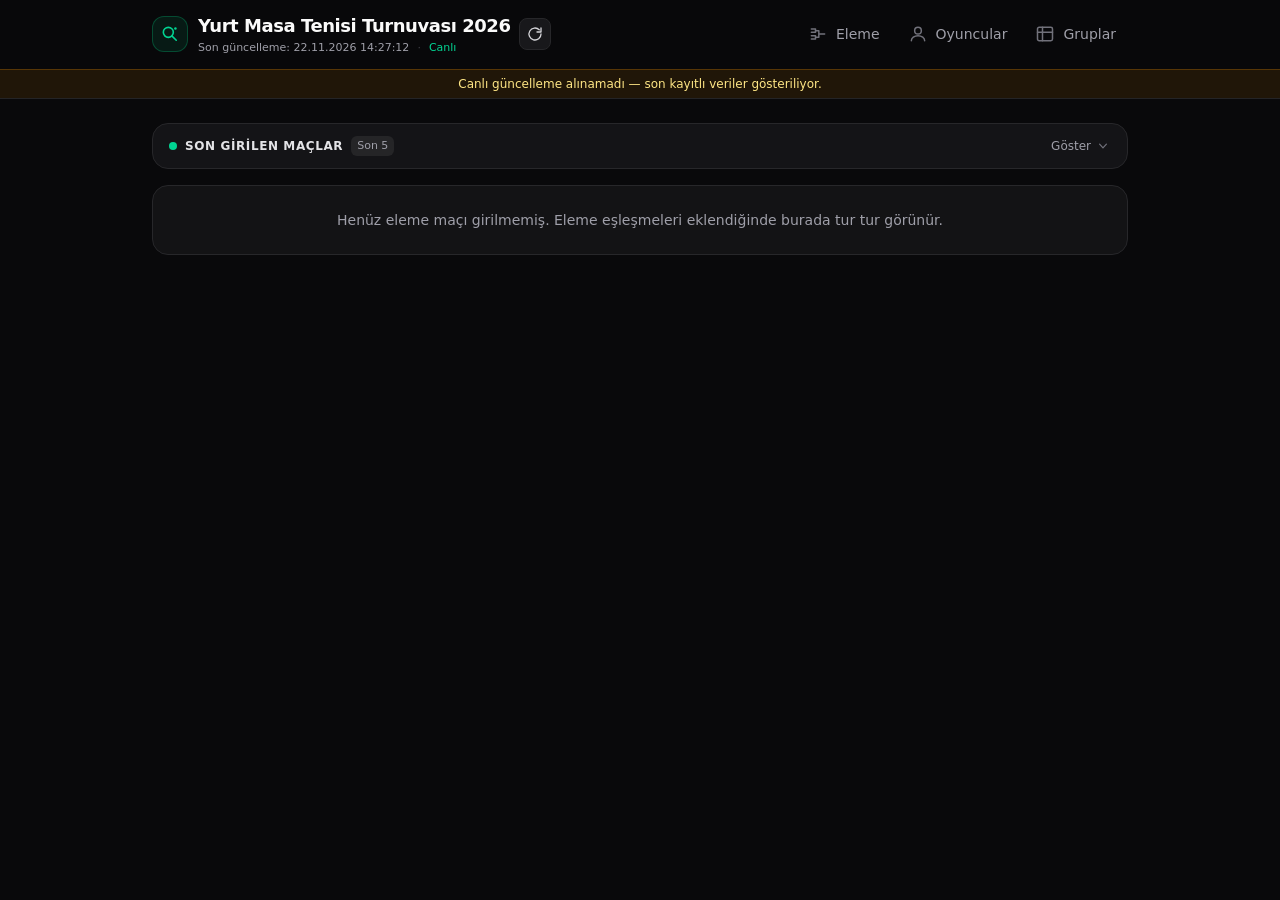
==== commit 7a100706: "Deploy site (2026-11-22 11:27 UTC)" ====
--- a/index.html
+++ b/index.html
@@ -1 +1 @@
-<!DOCTYPE html><html lang="tr" class="dark h-full antialiased"><head><meta charSet="utf-8"/><meta name="viewport" content="width=device-width, initial-scale=1"/><link rel="stylesheet" href="/_next/static/chunks/20v9x1-c0m4r9.css" data-precedence="next"/><link rel="preload" as="script" fetchPriority="low" href="/_next/static/chunks/310vm2bl3xxpt.js"/><script src="/_next/static/chunks/1wnov70f88xjy.js" async=""></script><script src="/_next/static/chunks/39_j1bdzreq0m.js" async=""></script><script src="/_next/static/chunks/0c98xzjfks9hq.js" async=""></script><script src="/_next/static/chunks/turbopack-2u1d16houkiyo.js" async=""></script><script src="/_next/static/chunks/2_9od2ne96l9t.js" async=""></script><script src="/_next/static/chunks/01yoj8wkhfwgt.js" async=""></script><script src="/_next/static/chunks/0xzr__yn0i6f4.js" async=""></script><script src="/_next/static/chunks/0qd-t_c7wv6wr.js" async=""></script><meta name="theme-color" content="#09090b"/><title>Yurt Masa Tenisi Turnuvası 2026</title><meta name="description" content="Masa tenisi turnuvası grup ve eleme sonuçları"/><link rel="icon" href="/favicon.ico?favicon.117ezoe8m31dk.ico" sizes="48x48" type="image/x-icon"/><script src="/_next/static/chunks/0cz1d0mv5g_q7.js" noModule=""></script></head><body class="min-h-full bg-zinc-950 text-zinc-100"><div hidden=""><!--$--><!--/$--></div><div class="flex min-h-dvh flex-col bg-zinc-950 text-zinc-100"><header class="sticky top-0 z-30 border-b border-zinc-800/90 bg-zinc-950/90 backdrop-blur-md"><div class="mx-auto flex w-full max-w-5xl flex-col gap-2 px-3 py-3 sm:px-6 md:flex-row md:items-center md:justify-between"><div class="flex min-w-0 items-center justify-between gap-2"><a class="flex min-w-0 items-center gap-2.5" href="/"><span class="flex h-9 w-9 shrink-0 items-center justify-center rounded-xl border border-emerald-500/30 bg-emerald-500/10 text-emerald-400"><svg viewBox="0 0 24 24" fill="none" stroke="currentColor" stroke-width="1.9" stroke-linecap="round" stroke-linejoin="round" class="h-5 w-5" aria-hidden="true"><circle cx="10" cy="10" r="6"></circle><path d="m14.5 14.5 5 5"></path><circle cx="18.5" cy="5.5" r="1.5" fill="currentColor" stroke="none"></circle></svg></span><div class="min-w-0"><h1 class="truncate text-base font-bold tracking-tight text-zinc-50 sm:text-lg">Yurt Masa Tenisi Turnuvası 2026</h1><div class="flex flex-wrap items-center gap-x-2 gap-y-0.5 text-[11px] text-zinc-400"><span class="tabular-nums">Güncel veriler yükleniyor...</span><span class="text-zinc-700" aria-hidden="true">·</span><span class="font-medium text-emerald-400">Canlı</span></div></div></a><button type="button" title="Sonuçları şimdi yenile" aria-label="Sonuçları şimdi yenile" class="inline-flex h-8 w-8 shrink-0 items-center justify-center rounded-lg border border-zinc-800 bg-zinc-900 text-zinc-300 transition hover:border-zinc-700 hover:text-zinc-100 disabled:opacity-50"><svg viewBox="0 0 24 24" fill="none" stroke="currentColor" stroke-width="2" stroke-linecap="round" stroke-linejoin="round" class="h-4 w-4 " aria-hidden="true"><path d="M21 12a9 9 0 1 1-2.64-6.36"></path><path d="M21 3v6h-6"></path></svg></button></div><nav class="hidden items-center gap-1 md:flex" aria-label="Ana menü"><a class="inline-flex items-center gap-2 rounded-lg px-3 py-2 text-sm font-medium transition bg-zinc-800 text-zinc-50 ring-1 ring-zinc-700" href="/"><span class="text-emerald-400"><svg viewBox="0 0 24 24" fill="none" stroke="currentColor" stroke-width="2.2" stroke-linecap="round" stroke-linejoin="round" class="h-5 w-5" aria-hidden="true"><rect x="3" y="4" width="18" height="16" rx="2"></rect><path d="M3 10h18M9 4v16"></path></svg></span><span>Gruplar</span></a><a class="inline-flex items-center gap-2 rounded-lg px-3 py-2 text-sm font-medium transition text-zinc-400 hover:bg-zinc-900 hover:text-zinc-200" href="/oyuncular/"><span class="text-zinc-500"><svg viewBox="0 0 24 24" fill="none" stroke="currentColor" stroke-width="1.8" stroke-linecap="round" stroke-linejoin="round" class="h-5 w-5" aria-hidden="true"><circle cx="12" cy="8" r="4"></circle><path d="M4 20c0-3.3 3.6-6 8-6s8 2.7 8 6"></path></svg></span><span>Oyuncular</span></a><a class="inline-flex items-center gap-2 rounded-lg px-3 py-2 text-sm font-medium transition text-zinc-400 hover:bg-zinc-900 hover:text-zinc-200" href="/eleme/"><span class="text-zinc-500"><svg viewBox="0 0 24 24" fill="none" stroke="currentColor" stroke-width="1.8" stroke-linecap="round" stroke-linejoin="round" class="h-5 w-5" aria-hidden="true"><path d="M4 6h5v4H4M4 14h5v4H4M9 8h4v8H9M13 12h7"></path></svg></span><span>Eleme</span></a></nav></div></header><main class="mx-auto w-full max-w-5xl flex-1 px-3 pt-4 pb-24 sm:px-6 sm:pt-6 md:pb-10"><div class="space-y-4"><div class="flex items-center gap-2 text-xs text-zinc-400"><span class="h-2 w-2 animate-pulse rounded-full bg-emerald-400"></span><span>Canlı skorlar yükleniyor...</span></div><div class="grid grid-cols-1 gap-4 lg:grid-cols-2"><div class="h-56 animate-pulse rounded-2xl border border-zinc-800/80 bg-zinc-900/60"></div><div class="h-56 animate-pulse rounded-2xl border border-zinc-800/80 bg-zinc-900/60"></div><div class="h-56 animate-pulse rounded-2xl border border-zinc-800/80 bg-zinc-900/60"></div><div class="h-56 animate-pulse rounded-2xl border border-zinc-800/80 bg-zinc-900/60"></div></div></div></main><nav aria-label="Mobil navigasyon" class="fixed inset-x-0 bottom-0 z-40 border-t border-zinc-800/90 bg-zinc-950/95 pb-[env(safe-area-inset-bottom)] backdrop-blur-md md:hidden"><div class="mx-auto grid max-w-lg grid-cols-3"><a class="relative flex flex-col items-center justify-center gap-1 py-2.5 text-[11px] font-medium transition text-emerald-400" href="/"><span class="absolute top-0 h-0.5 w-10 rounded-full bg-emerald-400"></span><span><svg viewBox="0 0 24 24" fill="none" stroke="currentColor" stroke-width="2.2" stroke-linecap="round" stroke-linejoin="round" class="h-5 w-5" aria-hidden="true"><rect x="3" y="4" width="18" height="16" rx="2"></rect><path d="M3 10h18M9 4v16"></path></svg></span><span>Gruplar</span></a><a class="relative flex flex-col items-center justify-center gap-1 py-2.5 text-[11px] font-medium transition text-zinc-400 active:text-zinc-200" href="/oyuncular/"><span><svg viewBox="0 0 24 24" fill="none" stroke="currentColor" stroke-width="1.8" stroke-linecap="round" stroke-linejoin="round" class="h-5 w-5" aria-hidden="true"><circle cx="12" cy="8" r="4"></circle><path d="M4 20c0-3.3 3.6-6 8-6s8 2.7 8 6"></path></svg></span><span>Oyuncular</span></a><a class="relative flex flex-col items-center justify-center gap-1 py-2.5 text-[11px] font-medium transition text-zinc-400 active:text-zinc-200" href="/eleme/"><span><svg viewBox="0 0 24 24" fill="none" stroke="currentColor" stroke-width="1.8" stroke-linecap="round" stroke-linejoin="round" class="h-5 w-5" aria-hidden="true"><path d="M4 6h5v4H4M4 14h5v4H4M9 8h4v8H9M13 12h7"></path></svg></span><span>Eleme</span></a></div></nav></div><script id="_R_">(globalThis["TURBOPACK"] || (globalThis["TURBOPACK"] = [])).push({"otherChunks":["static/chunks/310vm2bl3xxpt.js","static/chunks/1wnov70f88xjy.js","static/chunks/39_j1bdzreq0m.js","static/chunks/0c98xzjfks9hq.js"],"runtimeModuleIds":[94553]});</script><script src="/_next/static/chunks/310vm2bl3xxpt.js" async=""></script><script>(self.__next_f=self.__next_f||[]).push([0])</script><script>self.__next_f.push([1,"1:\"$Sreact.fragment\"\n4:\"/_next/static/chunks/2_9od2ne96l9t.js\"\n5:\"/_next/static/chunks/01yoj8wkhfwgt.js\"\n6:I[47257,[\"$4\",\"$5\"],\"ClientPageRoot\"]\n7:\"/_next/static/chunks/0xzr__yn0i6f4.js\"\n8:I[31713,[\"$4\",\"$5\",\"$7\"],\"default\"]\nb:I[97367,[\"$4\",\"$5\"],\"OutletBoundary\"]\nc:\"$Sreact.suspense\"\ne:\"ViewportBoundary\"\nf:I[97367,[\"$4\",\"$5\"],\"$e\"]\n11:\"MetadataBoundary\"\n12:I[97367,[\"$4\",\"$5\"],\"$11\"]\n14:I[68027,[\"$4\",\"$5\"],\"default\",1]\n:HL[\"/_next/static/chunks/20v9x1-c0m4r9.css\",\"style\"]\n3:[[\"children\",{\"s\":\"__PAGE__\",\"h\":512,\"d\":{\"r\":[\"$\",\"$1\",\"c\",{\"children\":[[\"$\",\"$L6\",null,{\"Component\":\"$8\",\"serverProvidedParams\":{\"searchParams\":{},\"params\":{},\"promises\":[\"$@9\",\"$@a\"]}}],[[\"$\",\"script\",\"script-0\",{\"src\":\"/_next/static/chunks/0xzr__yn0i6f4.js\",\"async\":true,\"nonce\":\"$undefined\"}]],[\"$\",\"$Lb\",null,{\"children\":[\"$\",\"$c\",null,{\"name\":\"Next.MetadataOutlet\",\"children\":\"$@d\"}]}]]}],\"p\":false,\"v\":null}}]]\n0:{\"P\":null,\"c\":[\"\",\"\"],\"q\":\"\",\"i\":false,\"t\":{\"t\":{\"s\":\"\",\"h\":528,\"d\":{\"r\":[\"$\",\"$1\",\"c\",{\"children\":[[[\"$\",\"link\",\"0\",{\"rel\":\"stylesheet\",\"href\":\"/_next/static/chunks/20v9x1-c0m4r9.css\",\"precedence\":\"next\",\"crossOrigin\":\"$undefined\",\"nonce\":\"$undefined\"}],[\"$\",\"script\",\"script-0\",{\"src\":\"/_next/static/chunks/2_9od2ne96l9t.js\",\"async\":true,\"nonce\":\"$undefined\"}],[\"$\",\"script\",\"script-1\",{\"src\":\"/_next/static/chunks/01yoj8wkhfwgt.js\",\"async\":true,\"nonce\":\"$undefined\"}]],\"$L2\"]}],\"p\":false,\"v\":null},\"c\":\"$Q3\"},\"h\":{\"r\":[\"$\",\"$1\",\"h\",{\"children\":[null,[\"$\",\"$Lf\",null,{\"children\":\"$L10\"}],[\"$\",\"$L12\",null,{\"children\":[[\"$\",\"div\",null,{\"hidden\":true,\"children\":[\"$\",\"$c\",null,{\"name\":\"Next.Metadata\",\"children\":\"$L13\"}]}],null]}],null]}],\"p\":false,\"v\":null}},\"m\":\"$undefined\",\"G\":[\"$14\",[[\"$\",\"link\",\"0\",{\"rel\":\"stylesheet\",\"href\":\"/_next/static/chunks/20v9x1-c0m4r9.css\",\"precedence\":\"next\",\"crossOrigin\":\"$undefined\",\"nonce\":\"$undefined\"}]]],\"S\":true,\"r\":\"$undefined\",\"s\":\"$undefined\",\"a\":\"$undefined\",\"l\":\"$undefined\",\"p\":\"$undefined\",\"d\":\"$undefined\",\"b\":\"l3mHsfzgwa1IDotIFvg_3\"}\n9:{}\na:\"$3:0:1:d:r:props:children:0:props:serverProvidedParams:params\"\n10:[[\"$\",\"meta\",\"0\",{\"charSet\":\"utf-8\"}],[\"$\",\"meta\",\"1\",{\"name\":\"viewport\",\"content\":\"width=device-width, initial-scale=1\"}],[\"$\",\"meta\",\"2\",{\"name\":\"theme-color\",\"content\":\"#09090b\"}]]\n15:I[27201,[\"$4\",\"$5\"],\"IconMark\"]\nd:null\n13:[[\"$\",\"title\",\"0\",{\"children\":\"Yurt Masa Tenisi Turnuvası 2026\"}],[\"$\",\"meta\",\"1\",{\"name\":\"description\",\"content\":\"Masa tenisi turnuvası grup ve eleme sonuçları\"}],[\"$\",\"link\",\"2\",{\"rel\":\"icon\",\"href\":\"/favicon.ico?favicon.117ezoe8m31dk.ico\",\"sizes\":\"48x48\",\"type\":\"image/x-icon\"}],[\"$\",\"$L15\",\"3\",{}]]\n"])</script><script>self.__next_f.push([1,"16:\"TournamentProvider\"\n17:I[56889,[\"$4\",\"$5\"],\"$16\"]\n2:[\"$\",\"html\",null,{\"lang\":\"tr\",\"className\":\"dark h-full antialiased\",\"children\":[\"$\",\"body\",null,{\"className\":\"min-h-full bg-zinc-950 text-zinc-100\",\"children\":[\"$\",\"$L17\",null,{\"initialData\":{\"players\":[{\"name\":\"Abdulhamid Kalkan\",\"key\":\"abdulhamid kalkan\",\"group\":\"H\",\"line\":29},{\"name\":\"Abdulkerim Bakay\",\"key\":\"abdulkerim bakay\",\"group\":\"G\",\"line\":26},{\"name\":\"Abdurrezzak Özgül\",\"key\":\"abdurrezzak ozgul\",\"group\":\"A\",\"line\":3},{\"name\":\"Arda Kaymakçı\",\"key\":\"arda kaymakci\",\"group\":\"E\",\"line\":17},{\"name\":\"Arif Kiraz\",\"key\":\"arif kiraz\",\"group\":\"G\",\"line\":25},{\"name\":\"Ayhan Birinci\",\"key\":\"ayhan birinci\",\"group\":\"G\",\"line\":24},{\"name\":\"Baki Eren Yılmaz\",\"key\":\"baki eren yilmaz\",\"group\":\"G\",\"line\":27},{\"name\":\"Baran Ergenç\",\"key\":\"baran ergenc\",\"group\":\"B\",\"line\":7},{\"name\":\"Berkehan Özkurt\",\"key\":\"berkehan ozkurt\",\"group\":\"İ\",\"line\":37},{\"name\":\"Caner Dikmen\",\"key\":\"caner dikmen\",\"group\":\"F\",\"line\":22},{\"name\":\"Çağrı Demir\",\"key\":\"cagri demir\",\"group\":\"I\",\"line\":32},{\"name\":\"Deniz Devran Acar\",\"key\":\"deniz devran acar\",\"group\":\"H\",\"line\":31},{\"name\":\"Diyar Allıhan\",\"key\":\"diyar allihan\",\"group\":\"İ\",\"line\":36},{\"name\":\"Efe Akgül\",\"key\":\"efe akgul\",\"group\":\"A\",\"line\":4},{\"name\":\"Ege Elmas\",\"key\":\"ege elmas\",\"group\":\"F\",\"line\":21},{\"name\":\"Ege Kobal\",\"key\":\"ege kobal\",\"group\":\"İ\",\"line\":39},{\"name\":\"Ege Şentürk\",\"key\":\"ege senturk\",\"group\":\"F\",\"line\":23},{\"name\":\"Furkan Kulle\",\"key\":\"furkan kulle\",\"group\":\"E\",\"line\":19},{\"name\":\"Hasan Aydın\",\"key\":\"hasan aydin\",\"group\":\"H\",\"line\":30},{\"name\":\"İsmail Baydemir\",\"key\":\"ismail baydemir\",\"group\":\"C\",\"line\":10},{\"name\":\"İsmail Çil\",\"key\":\"ismail cil\",\"group\":\"C\",\"line\":11},{\"name\":\"Mahir Zarei\",\"key\":\"mahir zarei\",\"group\":\"D\",\"line\":14},{\"name\":\"Mehmet Ali Eğilcim\",\"key\":\"mehmet ali egilcim\",\"group\":\"I\",\"line\":34},{\"name\":\"Mehmet Ersoy\",\"key\":\"mehmet ersoy\",\"group\":\"A\",\"line\":2},{\"name\":\"Mert Bayhan\",\"key\":\"mert bayhan\",\"group\":\"B\",\"line\":6},{\"name\":\"Muhammed Mustafa Oruç\",\"key\":\"muhammed mustafa oruc\",\"group\":\"B\",\"line\":5},{\"name\":\"Muhammet Emin Koldemir\",\"key\":\"muhammet emin koldemir\",\"group\":\"F\",\"line\":20},{\"name\":\"Muhammet Enes Yılmaz\",\"key\":\"muhammet enes yilmaz\",\"group\":\"C\",\"line\":9},{\"name\":\"Ömer Faruk Koç\",\"key\":\"omer faruk koc\",\"group\":\"E\",\"line\":16},{\"name\":\"Ömer Yetgil\",\"key\":\"omer yetgil\",\"group\":\"D\",\"line\":15},{\"name\":\"Ömür Yıldırım\",\"key\":\"omur yildirim\",\"group\":\"D\",\"line\":12},{\"name\":\"Özgür Işıklı\",\"key\":\"ozgur isikli\",\"group\":\"H\",\"line\":28},{\"name\":\"Recep Balım\",\"key\":\"recep balim\",\"group\":\"C\",\"line\":8},{\"name\":\"Sefa Can Saymak\",\"key\":\"sefa can saymak\",\"group\":\"D\",\"line\":13},{\"name\":\"Taha Alp Yıldırım\",\"key\":\"taha alp yildirim\",\"group\":\"E\",\"line\":18},{\"name\":\"Tuna Han Yurdakul\",\"key\":\"tuna han yurdakul\",\"group\":\"I\",\"line\":35},{\"name\":\"Umut Demiray\",\"key\":\"umut demiray\",\"group\":\"I\",\"line\":33},{\"name\":\"Yusuf İnce\",\"key\":\"yusuf ince\",\"group\":\"İ\",\"line\":38}],\"groups\":[{\"name\":\"A\",\"players\":[\"$2:props:children:props:children:props:initialData:players:23\",\"$2:props:children:props:children:props:initialData:players:2\",\"$2:props:children:props:children:props:initialData:players:13\"],\"standings\":[{\"key\":\"mehmet ersoy\",\"name\":\"Mehmet Ersoy\",\"rank\":1,\"played\":2,\"won\":2,\"lost\":0,\"walkoverLosses\":0,\"points\":4,\"setsWon\":6,\"setsLost\":2,\"pointsWon\":0,\"pointsLost\":0,\"tieNote\":null,\"unresolvedTie\":false},{\"key\":\"abdurrezzak ozgul\",\"name\":\"Abdurrezzak Özgül\",\"rank\":2,\"played\":2,\"won\":1,\"lost\":1,\"walkoverLosses\":0,\"points\":3,\"setsWon\":5,\"setsLost\":3,\"pointsWon\":0,\"pointsLost\":0,\"tieNote\":null,\"unresolvedTie\":false},{\"key\":\"efe akgul\",\"name\":\"Efe Akgül\",\"rank\":3,\"played\":2,\"won\":0,\"lost\":2,\"walkoverLosses\":0,\"points\":2,\"setsWon\":0,\"setsLost\":6,\"pointsWon\":0,\"pointsLost\":0,\"tieNote\":null,\"unresolvedTie\":false}],\"matches\":[{\"id\":\"m2\",\"line\":2,\"stage\":\"grup\",\"group\":\"A\",\"round\":\"\",\"p1\":\"Mehmet Ersoy\",\"p2\":\"Abdurrezzak Özgül\",\"p1Key\":\"mehmet ersoy\",\"p2Key\":\"abdurrezzak ozgul\",\"sets\":[],\"setsWon\":[3,2],\"winner\":1,\"status\":\"played\",\"walkover\":false,\"bye\":false,\"tbd\":false,\"note\":\"\",\"rawSetScore\":\"3-2\",\"rawScore\":\"\",\"updatedAt\":\"2026-11-21 15:46:00\",\"errors\":[],\"warnings\":[]},{\"id\":\"m3\",\"line\":3,\"stage\":\"grup\",\"group\":\"A\",\"round\":\"\",\"p1\":\"Mehmet Ersoy\",\"p2\":\"Efe Akgül\",\"p1Key\":\"mehmet ersoy\",\"p2Key\":\"efe akgul\",\"sets\":[],\"setsWon\":[3,0],\"winner\":1,\"status\":\"played\",\"walkover\":false,\"bye\":false,\"tbd\":false,\"note\":\"\",\"rawSetScore\":\"3-0\",\"rawScore\":\"\",\"updatedAt\":\"2026-11-21 15:46:00\",\"errors\":[],\"warnings\":[]},{\"id\":\"m4\",\"line\":4,\"stage\":\"grup\",\"group\":\"A\",\"round\":\"\",\"p1\":\"Abdurrezzak Özgül\",\"p2\":\"Efe Akgül\",\"p1Key\":\"abdurrezzak ozgul\",\"p2Key\":\"efe akgul\",\"sets\":[],\"setsWon\":[3,0],\"winner\":1,\"status\":\"played\",\"walkover\":false,\"bye\":false,\"tbd\":false,\"note\":\"\",\"rawSetScore\":\"3-0\",\"rawScore\":\"\",\"updatedAt\":\"2026-11-21 15:46:00\",\"errors\":[],\"warnings\":[]}],\"totalFixtures\":3,\"countedMatches\":3,\"qualifiersPerGroup\":2},{\"name\":\"B\",\"players\":[\"$2:props:children:props:children:props:initialData:players:25\",\"$2:props:children:props:children:props:initialData:players:24\",\"$2:props:children:props:children:props:initialData:players:7\"],\"standings\":[{\"key\":\"muhammed mustafa oruc\",\"name\":\"Muhammed Mustafa Oruç\",\"rank\":1,\"played\":2,\"won\":2,\"lost\":0,\"walkoverLosses\":0,\"points\":4,\"setsWon\":6,\"setsLost\":1,\"pointsWon\":0,\"pointsLost\":0,\"tieNote\":null,\"unresolvedTie\":false},{\"key\":\"mert bayhan\",\"name\":\"Mert Bayhan\",\"rank\":2,\"played\":2,\"won\":1,\"lost\":1,\"walkoverLosses\":0,\"points\":3,\"setsWon\":4,\"setsLost\":3,\"pointsWon\":0,\"pointsLost\":0,\"tieNote\":null,\"unresolvedTie\":false},{\"key\":\"baran ergenc\",\"name\":\"Baran Ergenç\",\"rank\":3,\"played\":2,\"won\":0,\"lost\":2,\"walkoverLosses\":0,\"points\":2,\"setsWon\":0,\"setsLost\":6,\"pointsWon\":0,\"pointsLost\":0,\"tieNote\":null,\"unresolvedTie\":false}],\"matches\":[{\"id\":\"m5\",\"line\":5,\"stage\":\"grup\",\"group\":\"B\",\"round\":\"\",\"p1\":\"Muhammed Mustafa Oruç\",\"p2\":\"Mert Bayhan\",\"p1Key\":\"muhammed mustafa oruc\",\"p2Key\":\"mert bayhan\",\"sets\":[],\"setsWon\":[3,1],\"winner\":1,\"status\":\"played\",\"walkover\":false,\"bye\":false,\"tbd\":false,\"note\":\"\",\"rawSetScore\":\"3-1\",\"rawScore\":\"\",\"updatedAt\":\"2026-11-21 15:46:00\",\"errors\":[],\"warnings\":[]},{\"id\":\"m6\",\"line\":6,\"stage\":\"grup\",\"group\":\"B\",\"round\":\"\",\"p1\":\"Muhammed Mustafa Oruç\",\"p2\":\"Baran Ergenç\",\"p1Key\":\"muhammed mustafa oruc\",\"p2Key\":\"baran ergenc\",\"sets\":[],\"setsWon\":[3,0],\"winner\":1,\"status\":\"played\",\"walkover\":false,\"bye\":false,\"tbd\":false,\"note\":\"\",\"rawSetScore\":\"3-0\",\"rawScore\":\"\",\"updatedAt\":\"2026-11-21 15:46:00\",\"errors\":[],\"warnings\":[]},{\"id\":\"m7\",\"line\":7,\"stage\":\"grup\",\"group\":\"B\",\"round\":\"\",\"p1\":\"Mert Bayhan\",\"p2\":\"Baran Ergenç\",\"p1Key\":\"mert bayhan\",\"p2Key\":\"baran ergenc\",\"sets\":[],\"setsWon\":[3,0],\"winner\":1,\"status\":\"played\",\"walkover\":false,\"bye\":false,\"tbd\":false,\"note\":\"\",\"rawSetScore\":\"3-0\",\"rawScore\":\"\",\"updatedAt\":\"2026-11-21 15:46:00\",\"errors\":[],\"warnings\":[]}],\"totalFixtures\":3,\"countedMatches\":3,\"qualifiersPerGroup\":2},{\"name\":\"C\",\"players\":[\"$2:props:children:props:children:props:initialData:players:32\",\"$2:props:children:props:children:props:initialData:players:27\",\"$2:props:children:props:children:props:initialData:players:19\",\"$2:props:children:props:children:props:initialData:players:20\"],\"standings\":[{\"key\":\"recep balim\",\"name\":\"Recep Balım\",\"rank\":1,\"played\":3,\"won\":3,\"lost\":0,\"walkoverLosses\":0,\"points\":6,\"setsWon\":9,\"setsLost\":0,\"pointsWon\":0,\"pointsLost\":0,\"tieNote\":null,\"unresolvedTie\":false},{\"key\":\"ismail cil\",\"name\":\"İsmail Çil\",\"rank\":2,\"played\":3,\"won\":2,\"lost\":1,\"walkoverLosses\":0,\"points\":5,\"setsWon\":6,\"setsLost\":4,\"pointsWon\":0,\"pointsLost\":0,\"tieNote\":null,\"unresolvedTie\":false},{\"key\":\"muhammet enes yilmaz\",\"name\":\"Muhammet Enes Yılmaz\",\"rank\":3,\"played\":3,\"won\":1,\"lost\":2,\"walkoverLosses\":0,\"points\":4,\"setsWon\":4,\"setsLost\":6,\"pointsWon\":0,\"pointsLost\":0,\"tieNote\":null,\"unresolvedTie\":false},{\"key\":\"ismail baydemir\",\"name\":\"İsmail Baydemir\",\"rank\":4,\"played\":3,\"won\":0,\"lost\":3,\"walkoverLosses\":2,\"points\":1,\"setsWon\":0,\"setsLost\":9,\"pointsWon\":0,\"pointsLost\":0,\"tieNote\":null,\"unresolvedTie\":false}],\"matches\":[{\"id\":\"m8\",\"line\":8,\"stage\":\"grup\",\"group\":\"C\",\"round\":\"\",\"p1\":\"Recep Balım\",\"p2\":\"Muhammet Enes Yılmaz\",\"p1Key\":\"recep balim\",\"p2Key\":\"muhammet enes yilmaz\",\"sets\":[],\"setsWon\":[3,0],\"winner\":1,\"status\":\"played\",\"walkover\":false,\"bye\":false,\"tbd\":false,\"note\":\"\",\"rawSetScore\":\"3-0\",\"rawScore\":\"\",\"updatedAt\":\"2026-11-21 15:46:00\",\"errors\":[],\"warnings\":[]},{\"id\":\"m9\",\"line\":9,\"stage\":\"grup\",\"group\":\"C\",\"round\":\"\",\"p1\":\"Recep Balım\",\"p2\":\"İsmail Baydemir\",\"p1Key\":\"recep balim\",\"p2Key\":\"ismail baydemir\",\"sets\":[],\"setsWon\":[3,0],\"winner\":1,\"status\":\"played\",\"walkover\":false,\"bye\":false,\"tbd\":false,\"note\":\"\",\"rawSetScore\":\"3-0\",\"rawScore\":\"\",\"updatedAt\":\"2026-11-21 15:46:00\",\"errors\":[],\"warnings\":[]},{\"id\":\"m10\",\"line\":10,\"stage\":\"grup\",\"group\":\"C\",\"round\":\"\",\"p1\":\"Recep Balım\",\"p2\":\"İsmail Çil\",\"p1Key\":\"recep balim\",\"p2Key\":\"ismail cil\",\"sets\":[],\"setsWon\":[3,0],\"winner\":1,\"status\":\"played\",\"walkover\":false,\"bye\":false,\"tbd\":false,\"note\":\"\",\"rawSetScore\":\"3-0\",\"rawScore\":\"\",\"updatedAt\":\"2026-11-21 15:46:00\",\"errors\":[],\"warnings\":[]},{\"id\":\"m11\",\"line\":11,\"stage\":\"grup\",\"group\":\"C\",\"round\":\"\",\"p1\":\"Muhammet Enes Yılmaz\",\"p2\":\"İsmail Baydemir\",\"p1Key\":\"muhammet enes yilmaz\",\"p2Key\":\"ismail baydemir\",\"sets\":[],\"setsWon\":[3,0],\"winner\":1,\"status\":\"walkover\",\"walkover\":true,\"bye\":false,\"tbd\":false,\"note\":\"HUKMEN1\",\"rawSetScore\":\"\",\"rawScore\":\"\",\"updatedAt\":\"2026-11-21 15:46:00\",\"errors\":[],\"warnings\":[]},{\"id\":\"m12\",\"line\":12,\"stage\":\"grup\",\"group\":\"C\",\"round\":\"\",\"p1\":\"Muhammet Enes Yılmaz\",\"p2\":\"İsmail Çil\",\"p1Key\":\"muhammet enes yilmaz\",\"p2Key\":\"ismail cil\",\"sets\":[],\"setsWon\":[1,3],\"winner\":2,\"status\":\"played\",\"walkover\":false,\"bye\":false,\"tbd\":false,\"note\":\"\",\"rawSetScore\":\"1-3\",\"rawScore\":\"\",\"updatedAt\":\"2026-11-21 15:46:00\",\"errors\":[],\"warnings\":[]},{\"id\":\"m13\",\"line\":13,\"stage\":\"grup\",\"group\":\"C\",\"round\":\"\",\"p1\":\"İsmail Baydemir\",\"p2\":\"İsmail Çil\",\"p1Key\":\"ismail baydemir\",\"p2Key\":\"ismail cil\",\"sets\":[],\"setsWon\":[0,3],\"winner\":2,\"status\":\"walkover\",\"walkover\":true,\"bye\":false,\"tbd\":false,\"note\":\"HUKMEN2\",\"rawSetScore\":\"\",\"rawScore\":\"\",\"updatedAt\":\"2026-11-21 15:46:00\",\"errors\":[],\"warnings\":[]}],\"totalFixtures\":6,\"countedMatches\":6,\"qualifiersPerGroup\":2},{\"name\":\"D\",\"players\":[\"$2:props:children:props:children:props:initialData:players:30\",\"$2:props:children:props:children:props:initialData:players:33\",\"$2:props:children:props:children:props:initialData:players:21\",\"$2:props:children:props:children:props:initialData:players:29\"],\"standings\":[{\"key\":\"omur yildirim\",\"name\":\"Ömür Yıldırım\",\"rank\":1,\"played\":3,\"won\":3,\"lost\":0,\"walkoverLosses\":0,\"points\":6,\"setsWon\":9,\"setsLost\":2,\"pointsWon\":0,\"pointsLost\":0,\"tieNote\":null,\"unresolvedTie\":false},{\"key\":\"sefa can saymak\",\"name\":\"Sefa Can Saymak\",\"rank\":2,\"played\":3,\"won\":2,\"lost\":1,\"walkoverLosses\":0,\"points\":5,\"setsWon\":6,\"setsLost\":3,\"pointsWon\":0,\"pointsLost\":0,\"tieNote\":null,\"unresolvedTie\":false},{\"key\":\"mahir zarei\",\"name\":\"Mahir Zarei\",\"rank\":3,\"played\":3,\"won\":1,\"lost\":2,\"walkoverLosses\":0,\"points\":4,\"setsWon\":3,\"setsLost\":7,\"pointsWon\":0,\"pointsLost\":0,\"tieNote\":null,\"unresolvedTie\":false},{\"key\":\"omer yetgil\",\"name\":\"Ömer Yetgil\",\"rank\":4,\"played\":3,\"won\":0,\"lost\":3,\"walkoverLosses\":1,\"points\":2,\"setsWon\":3,\"setsLost\":9,\"pointsWon\":0,\"pointsLost\":0,\"tieNote\":null,\"unresolvedTie\":false}],\"matches\":[{\"id\":\"m14\",\"line\":14,\"stage\":\"grup\",\"group\":\"D\",\"round\":\"\",\"p1\":\"Ömür Yıldırım\",\"p2\":\"Sefa Can Saymak\",\"p1Key\":\"omur yildirim\",\"p2Key\":\"sefa can saymak\",\"sets\":[],\"setsWon\":[3,0],\"winner\":1,\"status\":\"played\",\"walkover\":false,\"bye\":false,\"tbd\":false,\"note\":\"\",\"rawSetScore\":\"3-0\",\"rawScore\":\"\",\"updatedAt\":\"2026-11-21 15:46:00\",\"errors\":[],\"warnings\":[]},{\"id\":\"m15\",\"line\":15,\"stage\":\"grup\",\"group\":\"D\",\"round\":\"\",\"p1\":\"Ömür Yıldırım\",\"p2\":\"Mahir Zarei\",\"p1Key\":\"omur yildirim\",\"p2Key\":\"mahir zarei\",\"sets\":[],\"setsWon\":[3,0],\"winner\":1,\"status\":\"played\",\"walkover\":false,\"bye\":false,\"tbd\":false,\"note\":\"\",\"rawSetScore\":\"3-0\",\"rawScore\":\"\",\"updatedAt\":\"2026-11-21 15:46:00\",\"errors\":[],\"warnings\":[]},{\"id\":\"m16\",\"line\":16,\"stage\":\"grup\",\"group\":\"D\",\"round\":\"\",\"p1\":\"Ömür Yıldırım\",\"p2\":\"Ömer Yetgil\",\"p1Key\":\"omur yildirim\",\"p2Key\":\"omer yetgil\",\"sets\":[],\"setsWon\":[3,2],\"winner\":1,\"status\":\"played\",\"walkover\":false,\"bye\":false,\"tbd\":false,\"note\":\"\",\"rawSetScore\":\"3-2\",\"rawScore\":\"\",\"updatedAt\":\"2026-11-21 15:46:00\",\"errors\":[],\"warnings\":[]},{\"id\":\"m17\",\"line\":17,\"stage\":\"grup\",\"group\":\"D\",\"round\":\"\",\"p1\":\"Sefa Can Saymak\",\"p2\":\"Mahir Zarei\",\"p1Key\":\"sefa can saymak\",\"p2Key\":\"mahir zarei\",\"sets\":[],\"setsWon\":[3,0],\"winner\":1,\"status\":\"played\",\"walkover\":false,\"bye\":false,\"tbd\":false,\"note\":\"\",\"rawSetScore\":\"3-0\",\"rawScore\":\"\",\"updatedAt\":\"2026-11-21 15:46:00\",\"errors\":[],\"warnings\":[]},{\"id\":\"m18\",\"line\":18,\"stage\":\"grup\",\"group\":\"D\",\"round\":\"\",\"p1\":\"Sefa Can Saymak\",\"p2\":\"Ömer Yetgil\",\"p1Key\":\"sefa can saymak\",\"p2Key\":\"omer yetgil\",\"sets\":[],\"setsWon\":[3,0],\"winner\":1,\"status\":\"walkover\",\"walkover\":true,\"bye\":false,\"tbd\":false,\"note\":\"HUKMEN1\",\"rawSetScore\":\"\",\"rawScore\":\"\",\"updatedAt\":\"2026-11-21 15:46:00\",\"errors\":[],\"warnings\":[]},{\"id\":\"m19\",\"line\":19,\"stage\":\"grup\",\"group\":\"D\",\"round\":\"\",\"p1\":\"Mahir Zarei\",\"p2\":\"Ömer Yetgil\",\"p1Key\":\"mahir zarei\",\"p2Key\":\"omer yetgil\",\"sets\":[],\"setsWon\":[3,1],\"winner\":1,\"status\":\"played\",\"walkover\":false,\"bye\":false,\"tbd\":false,\"note\":\"\",\"rawSetScore\":\"3-1\",\"rawScore\":\"\",\"updatedAt\":\"2026-11-21 15:46:00\",\"errors\":[],\"warnings\":[]}],\"totalFixtures\":6,\"countedMatches\":6,\"qualifiersPerGroup\":2},{\"name\":\"E\",\"players\":[\"$2:props:children:props:children:props:initialData:players:28\",\"$2:props:children:props:children:props:initialData:players:3\",\"$2:props:children:props:children:props:initialData:players:34\",\"$2:props:children:props:children:props:initialData:players:17\"],\"standings\":[{\"key\":\"arda kaymakci\",\"name\":\"Arda Kaymakçı\",\"rank\":1,\"played\":3,\"won\":3,\"lost\":0,\"walkoverLosses\":0,\"points\":6,\"setsWon\":9,\"setsLost\":0,\"pointsWon\":0,\"pointsLost\":0,\"tieNote\":null,\"unresolvedTie\":false},{\"key\":\"omer faruk koc\",\"name\":\"Ömer Faruk Koç\",\"rank\":2,\"played\":3,\"won\":2,\"lost\":1,\"walkoverLosses\":0,\"points\":5,\"setsWon\":6,\"setsLost\":5,\"pointsWon\":0,\"pointsLost\":0,\"tieNote\":null,\"unresolvedTie\":false},{\"key\":\"taha alp yildirim\",\"name\":\"Taha Alp Yıldırım\",\"rank\":3,\"played\":3,\"won\":1,\"lost\":2,\"walkoverLosses\":0,\"points\":4,\"setsWon\":5,\"setsLost\":7,\"pointsWon\":0,\"pointsLost\":0,\"tieNote\":null,\"unresolvedTie\":false},{\"key\":\"furkan kulle\",\"name\":\"Furkan Kulle\",\"rank\":4,\"played\":3,\"won\":0,\"lost\":3,\"walkoverLosses\":0,\"points\":3,\"setsWon\":1,\"setsLost\":9,\"pointsWon\":0,\"pointsLost\":0,\"tieNote\":null,\"unresolvedTie\":false}],\"matches\":[{\"id\":\"m20\",\"line\":20,\"stage\":\"grup\",\"group\":\"E\",\"round\":\"\",\"p1\":\"Ömer Faruk Koç\",\"p2\":\"Arda Kaymakçı\",\"p1Key\":\"omer faruk koc\",\"p2Key\":\"arda kaymakci\",\"sets\":[],\"setsWon\":[0,3],\"winner\":2,\"status\":\"played\",\"walkover\":false,\"bye\":false,\"tbd\":false,\"note\":\"\",\"rawSetScore\":\"0-3\",\"rawScore\":\"\",\"updatedAt\":\"2026-11-21 15:46:00\",\"errors\":[],\"warnings\":[]},{\"id\":\"m21\",\"line\":21,\"stage\":\"grup\",\"group\":\"E\",\"round\":\"\",\"p1\":\"Ömer Faruk Koç\",\"p2\":\"Taha Alp Yıldırım\",\"p1Key\":\"omer faruk koc\",\"p2Key\":\"taha alp yildirim\",\"sets\":[],\"setsWon\":[3,2],\"winner\":1,\"status\":\"played\",\"walkover\":false,\"bye\":false,\"tbd\":false,\"note\":\"\",\"rawSetScore\":\"3-2\",\"rawScore\":\"\",\"updatedAt\":\"2026-11-21 15:46:00\",\"errors\":[],\"warnings\":[]},{\"id\":\"m22\",\"line\":22,\"stage\":\"grup\",\"group\":\"E\",\"round\":\"\",\"p1\":\"Ömer Faruk Koç\",\"p2\":\"Furkan Kulle\",\"p1Key\":\"omer faruk koc\",\"p2Key\":\"furkan kulle\",\"sets\":[],\"setsWon\":[3,0],\"winner\":1,\"status\":\"played\",\"walkover\":false,\"bye\":false,\"tbd\":false,\"note\":\"\",\"rawSetScore\":\"3-0\",\"rawScore\":\"\",\"updatedAt\":\"2026-11-21 15:46:00\",\"errors\":[],\"warnings\":[]},{\"id\":\"m23\",\"line\":23,\"stage\":\"grup\",\"group\":\"E\",\"round\":\"\",\"p1\":\"Arda Kaymakçı\",\"p2\":\"Taha Alp Yıldırım\",\"p1Key\":\"arda kaymakci\",\"p2Key\":\"taha alp yildirim\",\"sets\":[],\"setsWon\":[3,0],\"winner\":1,\"status\":\"played\",\"walkover\":false,\"bye\":false,\"tbd\":false,\"note\":\"\",\"rawSetScore\":\"3-0\",\"rawScore\":\"\",\"updatedAt\":\"2026-11-21 15:46:00\",\"errors\":[],\"warnings\":[]},{\"id\":\"m24\",\"line\":24,\"stage\":\"grup\",\"group\":\"E\",\"round\":\"\",\"p1\":\"Arda Kaymakçı\",\"p2\":\"Furkan Kulle\",\"p1Key\":\"arda kaymakci\",\"p2Key\":\"furkan kulle\",\"sets\":[],\"setsWon\":[3,0],\"winner\":1,\"status\":\"played\",\"walkover\":false,\"bye\":false,\"tbd\":false,\"note\":\"\",\"rawSetScore\":\"3-0\",\"rawScore\":\"\",\"updatedAt\":\"2026-11-21 15:46:00\",\"errors\":[],\"warnings\":[]},{\"id\":\"m25\",\"line\":25,\"stage\":\"grup\",\"group\":\"E\",\"round\":\"\",\"p1\":\"Taha Alp Yıldırım\",\"p2\":\"Furkan Kulle\",\"p1Key\":\"taha alp yildirim\",\"p2Key\":\"furkan kulle\",\"sets\":[],\"setsWon\":[3,1],\"winner\":1,\"status\":\"played\",\"walkover\":false,\"bye\":false,\"tbd\":false,\"note\":\"\",\"rawSetScore\":\"3-1\",\"rawScore\":\"\",\"updatedAt\":\"2026-11-21 15:46:00\",\"errors\":[],\"warnings\":[]}],\"totalFixtures\":6,\"countedMatches\":6,\"qualifiersPerGroup\":2},{\"name\":\"F\",\"players\":[\"$2:props:children:props:children:props:initialData:players:26\",\"$2:props:children:props:children:props:initialData:players:14\",\"$2:props:children:props:children:props:initialData:players:9\",\"$2:props:children:props:children:props:initialData:players:16\"],\"standings\":[{\"key\":\"ege elmas\",\"name\":\"Ege Elmas\",\"rank\":1,\"played\":3,\"won\":3,\"lost\":0,\"walkoverLosses\":0,\"points\":6,\"setsWon\":9,\"setsLost\":1,\"pointsWon\":0,\"pointsLost\":0,\"tieNote\":null,\"unresolvedTie\":false},{\"key\":\"caner dikmen\",\"name\":\"Caner Dikmen\",\"rank\":2,\"played\":3,\"won\":2,\"lost\":1,\"walkoverLosses\":0,\"points\":5,\"setsWon\":7,\"setsLost\":3,\"pointsWon\":0,\"pointsLost\":0,\"tieNote\":null,\"unresolvedTie\":false},{\"key\":\"muhammet emin koldemir\",\"name\":\"Muhammet Emin Koldemir\",\"rank\":3,\"played\":3,\"won\":1,\"lost\":2,\"walkoverLosses\":1,\"points\":3,\"setsWon\":3,\"setsLost\":8,\"pointsWon\":0,\"pointsLost\":0,\"tieNote\":null,\"unresolvedTie\":false},{\"key\":\"ege senturk\",\"name\":\"Ege Şentürk\",\"rank\":4,\"played\":3,\"won\":0,\"lost\":3,\"walkoverLosses\":2,\"points\":1,\"setsWon\":2,\"setsLost\":9,\"pointsWon\":0,\"pointsLost\":0,\"tieNote\":null,\"unresolvedTie\":false}],\"matches\":[{\"id\":\"m26\",\"line\":26,\"stage\":\"grup\",\"group\":\"F\",\"round\":\"\",\"p1\":\"Muhammet Emin Koldemir\",\"p2\":\"Ege Elmas\",\"p1Key\":\"muhammet emin koldemir\",\"p2Key\":\"ege elmas\",\"sets\":[],\"setsWon\":[0,3],\"winner\":2,\"status\":\"played\",\"walkover\":false,\"bye\":false,\"tbd\":false,\"note\":\"\",\"rawSetScore\":\"0-3\",\"rawScore\":\"\",\"updatedAt\":\"2026-11-21 15:46:00\",\"errors\":[],\"warnings\":[]},{\"id\":\"m27\",\"line\":27,\"stage\":\"grup\",\"group\":\"F\",\"round\":\"\",\"p1\":\"Muhammet Emin Koldemir\",\"p2\":\"Caner Dikmen\",\"p1Key\":\"muhammet emin koldemir\",\"p2Key\":\"caner dikmen\",\"sets\":[],\"setsWon\":[0,3],\"winner\":2,\"status\":\"walkover\",\"walkover\":true,\"bye\":false,\"tbd\":false,\"note\":\"HUKMEN2\",\"rawSetScore\":\"\",\"rawScore\":\"\",\"updatedAt\":\"2026-11-21 15:46:00\",\"errors\":[],\"warnings\":[]},{\"id\":\"m28\",\"line\":28,\"stage\":\"grup\",\"group\":\"F\",\"round\":\"\",\"p1\":\"Muhammet Emin Koldemir\",\"p2\":\"Ege Şentürk\",\"p1Key\":\"muhammet emin koldemir\",\"p2Key\":\"ege senturk\",\"sets\":[],\"setsWon\":[3,2],\"winner\":1,\"status\":\"played\",\"walkover\":false,\"bye\":false,\"tbd\":false,\"note\":\"\",\"rawSetScore\":\"3-2\",\"rawScore\":\"\",\"updatedAt\":\"2026-11-21 15:46:00\",\"errors\":[],\"warnings\":[]},{\"id\":\"m29\",\"line\":29,\"stage\":\"grup\",\"group\":\"F\",\"round\":\"\",\"p1\":\"Ege Elmas\",\"p2\":\"Caner Dikmen\",\"p1Key\":\"ege elmas\",\"p2Key\":\"caner dikmen\",\"sets\":[],\"setsWon\":[3,1],\"winner\":1,\"status\":\"played\",\"walkover\":false,\"bye\":false,\"tbd\":false,\"note\":\"\",\"rawSetScore\":\"3-1\",\"rawScore\":\"\",\"updatedAt\":\"2026-11-21 15:46:00\",\"errors\":[],\"warnings\":[]},{\"id\":\"m30\",\"line\":30,\"stage\":\"grup\",\"group\":\"F\",\"round\":\"\",\"p1\":\"Ege Elmas\",\"p2\":\"Ege Şentürk\",\"p1Key\":\"ege elmas\",\"p2Key\":\"ege senturk\",\"sets\":[],\"setsWon\":[3,0],\"winner\":1,\"status\":\"walkover\",\"walkover\":true,\"bye\":false,\"tbd\":false,\"note\":\"HUKMEN1\",\"rawSetScore\":\"\",\"rawScore\":\"\",\"updatedAt\":\"2026-11-21 15:46:00\",\"errors\":[],\"warnings\":[]},{\"id\":\"m31\",\"line\":31,\"stage\":\"grup\",\"group\":\"F\",\"round\":\"\",\"p1\":\"Caner Dikmen\",\"p2\":\"Ege Şentürk\",\"p1Key\":\"caner dikmen\",\"p2Key\":\"ege senturk\",\"sets\":[],\"setsWon\":[3,0],\"winner\":1,\"status\":\"walkover\",\"walkover\":true,\"bye\":false,\"tbd\":false,\"note\":\"HUKMEN1\",\"rawSetScore\":\"\",\"rawScore\":\"\",\"updatedAt\":\"2026-11-21 15:46:00\",\"errors\":[],\"warnings\":[]}],\"totalFixtures\":6,\"countedMatches\":6,\"qualifiersPerGroup\":2},{\"name\":\"G\",\"players\":[\"$2:props:children:props:children:props:initialData:players:5\",\"$2:props:children:props:children:props:initialData:players:4\",\"$2:props:children:props:children:props:initialData:players:1\",\"$2:props:children:props:children:props:initialData:players:6\"],\"standings\":[{\"key\":\"arif kiraz\",\"name\":\"Arif Kiraz\",\"rank\":1,\"played\":3,\"won\":3,\"lost\":0,\"walkoverLosses\":0,\"points\":6,\"setsWon\":9,\"setsLost\":1,\"pointsWon\":0,\"pointsLost\":0,\"tieNote\":null,\"unresolvedTie\":false},{\"key\":\"abdulkerim bakay\",\"name\":\"Abdulkerim Bakay\",\"rank\":2,\"played\":3,\"won\":2,\"lost\":1,\"walkoverLosses\":0,\"points\":5,\"setsWon\":7,\"setsLost\":3,\"pointsWon\":0,\"pointsLost\":0,\"tieNote\":null,\"unresolvedTie\":false},{\"key\":\"baki eren yilmaz\",\"name\":\"Baki Eren Yılmaz\",\"rank\":3,\"played\":3,\"won\":1,\"lost\":2,\"walkoverLosses\":0,\"points\":4,\"setsWon\":3,\"setsLost\":6,\"pointsWon\":0,\"pointsLost\":0,\"tieNote\":null,\"unresolvedTie\":false},{\"key\":\"ayhan birinci\",\"name\":\"Ayhan Birinci\",\"rank\":4,\"played\":3,\"won\":0,\"lost\":3,\"walkoverLosses\":3,\"points\":0,\"setsWon\":0,\"setsLost\":9,\"pointsWon\":0,\"pointsLost\":0,\"tieNote\":null,\"unresolvedTie\":false}],\"matches\":[{\"id\":\"m32\",\"line\":32,\"stage\":\"grup\",\"group\":\"G\",\"round\":\"\",\"p1\":\"Ayhan Birinci\",\"p2\":\"Arif Kiraz\",\"p1Key\":\"ayhan birinci\",\"p2Key\":\"arif kiraz\",\"sets\":[],\"setsWon\":[0,3],\"winner\":2,\"status\":\"walkover\",\"walkover\":true,\"bye\":false,\"tbd\":false,\"note\":\"HUKMEN2\",\"rawSetScore\":\"\",\"rawScore\":\"\",\"updatedAt\":\"2026-11-21 15:46:00\",\"errors\":[],\"warnings\":[]},{\"id\":\"m33\",\"line\":33,\"stage\":\"grup\",\"group\":\"G\",\"round\":\"\",\"p1\":\"Ayhan Birinci\",\"p2\":\"Abdulkerim Bakay\",\"p1Key\":\"ayhan birinci\",\"p2Key\":\"abdulkerim bakay\",\"sets\":[],\"setsWon\":[0,3],\"winner\":2,\"status\":\"walkover\",\"walkover\":true,\"bye\":false,\"tbd\":false,\"note\":\"HUKMEN2\",\"rawSetScore\":\"\",\"rawScore\":\"\",\"updatedAt\":\"2026-11-21 15:46:00\",\"errors\":[],\"warnings\":[]},{\"id\":\"m34\",\"line\":34,\"stage\":\"grup\",\"group\":\"G\",\"round\":\"\",\"p1\":\"Ayhan Birinci\",\"p2\":\"Baki Eren Yılmaz\",\"p1Key\":\"ayhan birinci\",\"p2Key\":\"baki eren yilmaz\",\"sets\":[],\"setsWon\":[0,3],\"winner\":2,\"status\":\"walkover\",\"walkover\":true,\"bye\":false,\"tbd\":false,\"note\":\"HUKMEN2\",\"rawSetScore\":\"\",\"rawScore\":\"\",\"updatedAt\":\"2026-11-21 15:46:00\",\"errors\":[],\"warnings\":[]},{\"id\":\"m35\",\"line\":35,\"stage\":\"grup\",\"group\":\"G\",\"round\":\"\",\"p1\":\"Arif Kiraz\",\"p2\":\"Abdulkerim Bakay\",\"p1Key\":\"arif kiraz\",\"p2Key\":\"abdulkerim bakay\",\"sets\":[],\"setsWon\":[3,1],\"winner\":1,\"status\":\"played\",\"walkover\":false,\"bye\":false,\"tbd\":false,\"note\":\"\",\"rawSetScore\":\"3-1\",\"rawScore\":\"\",\"updatedAt\":\"2026-11-21 15:46:00\",\"errors\":[],\"warnings\":[]},{\"id\":\"m36\",\"line\":36,\"stage\":\"grup\",\"group\":\"G\",\"round\":\"\",\"p1\":\"Arif Kiraz\",\"p2\":\"Baki Eren Yılmaz\",\"p1Key\":\"arif kiraz\",\"p2Key\":\"baki eren yilmaz\",\"sets\":[],\"setsWon\":[3,0],\"winner\":1,\"status\":\"played\",\"walkover\":false,\"bye\":false,\"tbd\":false,\"note\":\"\",\"rawSetScore\":\"3-0\",\"rawScore\":\"\",\"updatedAt\":\"2026-11-21 15:46:00\",\"errors\":[],\"warnings\":[]},{\"id\":\"m37\",\"line\":37,\"stage\":\"grup\",\"group\":\"G\",\"round\":\"\",\"p1\":\"Abdulkerim Bakay\",\"p2\":\"Baki Eren Yılmaz\",\"p1Key\":\"abdulkerim bakay\",\"p2Key\":\"baki eren yilmaz\",\"sets\":[],\"setsWon\":[3,0],\"winner\":1,\"status\":\"played\",\"walkover\":false,\"bye\":false,\"tbd\":false,\"note\":\"\",\"rawSetScore\":\"3-0\",\"rawScore\":\"\",\"updatedAt\":\"2026-11-21 15:46:00\",\"errors\":[],\"warnings\":[]}],\"totalFixtures\":6,\"countedMatches\":6,\"qualifiersPerGroup\":2},{\"name\":\"H\",\"players\":[\"$2:props:children:props:children:props:initialData:players:31\",\"$2:props:children:props:children:props:initialData:players:0\",\"$2:props:children:props:children:props:initialData:players:18\",\"$2:props:children:props:children:props:initialData:players:11\"],\"standings\":[{\"key\":\"abdulhamid kalkan\",\"name\":\"Abdulhamid Kalkan\",\"rank\":1,\"played\":3,\"won\":3,\"lost\":0,\"walkoverLosses\":0,\"points\":6,\"setsWon\":9,\"setsLost\":0,\"pointsWon\":0,\"pointsLost\":0,\"tieNote\":null,\"unresolvedTie\":false},{\"key\":\"ozgur isikli\",\"name\":\"Özgür Işıklı\",\"rank\":2,\"played\":3,\"won\":2,\"lost\":1,\"walkoverLosses\":0,\"points\":5,\"setsWon\":6,\"setsLost\":3,\"pointsWon\":0,\"pointsLost\":0,\"tieNote\":null,\"unresolvedTie\":false},{\"key\":\"hasan aydin\",\"name\":\"Hasan Aydın\",\"rank\":3,\"played\":3,\"won\":1,\"lost\":2,\"walkoverLosses\":0,\"points\":4,\"setsWon\":3,\"setsLost\":8,\"pointsWon\":0,\"pointsLost\":0,\"tieNote\":null,\"unresolvedTie\":false},{\"key\":\"deniz devran acar\",\"name\":\"Deniz Devran Acar\",\"rank\":4,\"played\":3,\"won\":0,\"lost\":3,\"walkoverLosses\":0,\"points\":3,\"setsWon\":2,\"setsLost\":9,\"pointsWon\":0,\"pointsLost\":0,\"tieNote\":null,\"unresolvedTie\":false}],\"matches\":[{\"id\":\"m38\",\"line\":38,\"stage\":\"grup\",\"group\":\"H\",\"round\":\"\",\"p1\":\"Özgür Işıklı\",\"p2\":\"Abdulhamid Kalkan\",\"p1Key\":\"ozgur isikli\",\"p2Key\":\"abdulhamid kalkan\",\"sets\":[],\"setsWon\":[0,3],\"winner\":2,\"status\":\"played\",\"walkover\":false,\"bye\":false,\"tbd\":false,\"note\":\"\",\"rawSetScore\":\"0-3\",\"rawScore\":\"\",\"updatedAt\":\"2026-11-21 15:46:00\",\"errors\":[],\"warnings\":[]},{\"id\":\"m39\",\"line\":39,\"stage\":\"grup\",\"group\":\"H\",\"round\":\"\",\"p1\":\"Özgür Işıklı\",\"p2\":\"Hasan Aydın\",\"p1Key\":\"ozgur isikli\",\"p2Key\":\"hasan aydin\",\"sets\":[],\"setsWon\":[3,0],\"winner\":1,\"status\":\"played\",\"walkover\":false,\"bye\":false,\"tbd\":false,\"note\":\"\",\"rawSetScore\":\"3-0\",\"rawScore\":\"\",\"updatedAt\":\"2026-11-21 15:46:00\",\"errors\":[],\"warnings\":[]},{\"id\":\"m40\",\"line\":40,\"stage\":\"grup\",\"group\":\"H\",\"round\":\"\",\"p1\":\"Özgür Işıklı\",\"p2\":\"Deniz Devran Acar\",\"p1Key\":\"ozgur isikli\",\"p2Key\":\"deniz devran acar\",\"sets\":[],\"setsWon\":[3,0],\"winner\":1,\"status\":\"played\",\"walkover\":false,\"bye\":false,\"tbd\":false,\"note\":\"\",\"rawSetScore\":\"3-0\",\"rawScore\":\"\",\"updatedAt\":\"2026-11-21 15:46:00\",\"errors\":[],\"warnings\":[]},{\"id\":\"m41\",\"line\":41,\"stage\":\"grup\",\"group\":\"H\",\"round\":\"\",\"p1\":\"Abdulhamid Kalkan\",\"p2\":\"Hasan Aydın\",\"p1Key\":\"abdulhamid kalkan\",\"p2Key\":\"hasan aydin\",\"sets\":[],\"setsWon\":[3,0],\"winner\":1,\"status\":\"played\",\"walkover\":false,\"bye\":false,\"tbd\":false,\"note\":\"\",\"rawSetScore\":\"3-0\",\"rawScore\":\"\",\"updatedAt\":\"2026-11-21 15:46:00\",\"errors\":[],\"warnings\":[]},{\"id\":\"m42\",\"line\":42,\"stage\":\"grup\",\"group\":\"H\",\"round\":\"\",\"p1\":\"Abdulhamid Kalkan\",\"p2\":\"Deniz Devran Acar\",\"p1Key\":\"abdulhamid kalkan\",\"p2Key\":\"deniz devran acar\",\"sets\":[],\"setsWon\":[3,0],\"winner\":1,\"status\":\"played\",\"walkover\":false,\"bye\":false,\"tbd\":false,\"note\":\"\",\"rawSetScore\":\"3-0\",\"rawScore\":\"\",\"updatedAt\":\"2026-11-21 15:46:00\",\"errors\":[],\"warnings\":[]},{\"id\":\"m43\",\"line\":43,\"stage\":\"grup\",\"group\":\"H\",\"round\":\"\",\"p1\":\"Hasan Aydın\",\"p2\":\"Deniz Devran Acar\",\"p1Key\":\"hasan aydin\",\"p2Key\":\"deniz devran acar\",\"sets\":[],\"setsWon\":[3,2],\"winner\":1,\"status\":\"played\",\"walkover\":false,\"bye\":false,\"tbd\":false,\"note\":\"\",\"rawSetScore\":\"3-2\",\"rawScore\":\"\",\"updatedAt\":\"2026-11-21 15:46:00\",\"errors\":[],\"warnings\":[]}],\"totalFixtures\":6,\"countedMatches\":6,\"qualifiersPerGroup\":2},{\"name\":\"I\",\"players\":[\"$2:props:children:props:children:props:initialData:players:10\",\"$2:props:children:props:children:props:initialData:players:36\",\"$2:props:children:props:children:props:initialData:players:22\",\"$2:props:children:props:children:props:initialData:players:35\"],\"standings\":[{\"key\":\"mehmet ali egilcim\",\"name\":\"Mehmet Ali Eğilcim\",\"rank\":1,\"played\":3,\"won\":3,\"lost\":0,\"walkoverLosses\":0,\"points\":6,\"setsWon\":9,\"setsLost\":3,\"pointsWon\":0,\"pointsLost\":0,\"tieNote\":null,\"unresolvedTie\":false},{\"key\":\"umut demiray\",\"name\":\"Umut Demiray\",\"rank\":2,\"played\":3,\"won\":2,\"lost\":1,\"walkoverLosses\":0,\"points\":5,\"setsWon\":6,\"setsLost\":3,\"pointsWon\":0,\"pointsLost\":0,\"tieNote\":null,\"unresolvedTie\":false},{\"key\":\"cagri demir\",\"name\":\"Çağrı Demir\",\"rank\":3,\"played\":3,\"won\":1,\"lost\":2,\"walkoverLosses\":0,\"points\":4,\"setsWon\":4,\"setsLost\":6,\"pointsWon\":0,\"pointsLost\":0,\"tieNote\":null,\"unresolvedTie\":false},{\"key\":\"tuna han yurdakul\",\"name\":\"Tuna Han Yurdakul\",\"rank\":4,\"played\":3,\"won\":0,\"lost\":3,\"walkoverLosses\":0,\"points\":3,\"setsWon\":2,\"setsLost\":9,\"pointsWon\":0,\"pointsLost\":0,\"tieNote\":null,\"unresolvedTie\":false}],\"matches\":[{\"id\":\"m44\",\"line\":44,\"stage\":\"grup\",\"group\":\"I\",\"round\":\"\",\"p1\":\"Çağrı Demir\",\"p2\":\"Umut Demiray\",\"p1Key\":\"cagri demir\",\"p2Key\":\"umut demiray\",\"sets\":[],\"setsWon\":[0,3],\"winner\":2,\"status\":\"played\",\"walkover\":false,\"bye\":false,\"tbd\":false,\"note\":\"\",\"rawSetScore\":\"0-3\",\"rawScore\":\"\",\"updatedAt\":\"2026-11-21 15:46:00\",\"errors\":[],\"warnings\":[]},{\"id\":\"m45\",\"line\":45,\"stage\":\"grup\",\"group\":\"I\",\"round\":\"\",\"p1\":\"Çağrı Demir\",\"p2\":\"Mehmet Ali Eğilcim\",\"p1Key\":\"cagri demir\",\"p2Key\":\"mehmet ali egilcim\",\"sets\":[],\"setsWon\":[1,3],\"winner\":2,\"status\":\"played\",\"walkover\":false,\"bye\":false,\"tbd\":false,\"note\":\"\",\"rawSetScore\":\"1-3\",\"rawScore\":\"\",\"updatedAt\":\"2026-11-21 15:46:00\",\"errors\":[],\"warnings\":[]},{\"id\":\"m46\",\"line\":46,\"stage\":\"grup\",\"group\":\"I\",\"round\":\"\",\"p1\":\"Çağrı Demir\",\"p2\":\"Tuna Han Yurdakul\",\"p1Key\":\"cagri demir\",\"p2Key\":\"tuna han yurdakul\",\"sets\":[],\"setsWon\":[3,0],\"winner\":1,\"status\":\"played\",\"walkover\":false,\"bye\":false,\"tbd\":false,\"note\":\"\",\"rawSetScore\":\"3-0\",\"rawScore\":\"\",\"updatedAt\":\"2026-11-21 15:46:00\",\"errors\":[],\"warnings\":[]},{\"id\":\"m47\",\"line\":47,\"stage\":\"grup\",\"group\":\"I\",\"round\":\"\",\"p1\":\"Umut Demiray\",\"p2\":\"Mehmet Ali Eğilcim\",\"p1Key\":\"umut demiray\",\"p2Key\":\"mehmet ali egilcim\",\"sets\":[],\"setsWon\":[0,3],\"winner\":2,\"status\":\"played\",\"walkover\":false,\"bye\":false,\"tbd\":false,\"note\":\"\",\"rawSetScore\":\"0-3\",\"rawScore\":\"\",\"updatedAt\":\"2026-11-21 15:46:00\",\"errors\":[],\"warnings\":[]},{\"id\":\"m48\",\"line\":48,\"stage\":\"grup\",\"group\":\"I\",\"round\":\"\",\"p1\":\"Umut Demiray\",\"p2\":\"Tuna Han Yurdakul\",\"p1Key\":\"umut demiray\",\"p2Key\":\"tuna han yurdakul\",\"sets\":[],\"setsWon\":[3,0],\"winner\":1,\"status\":\"played\",\"walkover\":false,\"bye\":false,\"tbd\":false,\"note\":\"\",\"rawSetScore\":\"3-0\",\"rawScore\":\"\",\"updatedAt\":\"2026-11-21 15:46:00\",\"errors\":[],\"warnings\":[]},{\"id\":\"m49\",\"line\":49,\"stage\":\"grup\",\"group\":\"I\",\"round\":\"\",\"p1\":\"Mehmet Ali Eğilcim\",\"p2\":\"Tuna Han Yurdakul\",\"p1Key\":\"mehmet ali egilcim\",\"p2Key\":\"tuna han yurdakul\",\"sets\":[],\"setsWon\":[3,2],\"winner\":1,\"status\":\"played\",\"walkover\":false,\"bye\":false,\"tbd\":false,\"note\":\"\",\"rawSetScore\":\"3-2\",\"rawScore\":\"\",\"updatedAt\":\"2026-11-21 15:46:00\",\"errors\":[],\"warnings\":[]}],\"totalFixtures\":6,\"countedMatches\":6,\"qualifiersPerGroup\":2},{\"name\":\"İ\",\"players\":[\"$2:props:children:props:children:props:initialData:players:12\",\"$2:props:children:props:children:props:initialData:players:8\",\"$2:props:children:props:children:props:initialData:players:37\",\"$2:props:children:props:children:props:initialData:players:15\"],\"standings\":[{\"key\":\"berkehan ozkurt\",\"name\":\"Berkehan Özkurt\",\"rank\":1,\"played\":3,\"won\":3,\"lost\":0,\"walkoverLosses\":0,\"points\":6,\"setsWon\":9,\"setsLost\":0,\"pointsWon\":66,\"pointsLost\":30,\"tieNote\":null,\"unresolvedTie\":false},{\"key\":\"diyar allihan\",\"name\":\"Diyar Allıhan\",\"rank\":2,\"played\":3,\"won\":2,\"lost\":1,\"walkoverLosses\":0,\"points\":5,\"setsWon\":6,\"setsLost\":3,\"pointsWon\":17,\"pointsLost\":33,\"tieNote\":null,\"unresolvedTie\":false},{\"key\":\"ege kobal\",\"name\":\"Ege Kobal\",\"rank\":3,\"played\":3,\"won\":1,\"lost\":2,\"walkoverLosses\":0,\"points\":4,\"setsWon\":3,\"setsLost\":6,\"pointsWon\":13,\"pointsLost\":33,\"tieNote\":null,\"unresolvedTie\":false},{\"key\":\"yusuf ince\",\"name\":\"Yusuf İnce\",\"rank\":4,\"played\":3,\"won\":0,\"lost\":3,\"walkoverLosses\":0,\"points\":3,\"setsWon\":0,\"setsLost\":9,\"pointsWon\":0,\"pointsLost\":0,\"tieNote\":null,\"unresolvedTie\":false}],\"matches\":[{\"id\":\"m50\",\"line\":50,\"stage\":\"grup\",\"group\":\"İ\",\"round\":\"\",\"p1\":\"Diyar Allıhan\",\"p2\":\"Berkehan Özkurt\",\"p1Key\":\"diyar allihan\",\"p2Key\":\"berkehan ozkurt\",\"sets\":[{\"a\":5,\"b\":11},{\"a\":4,\"b\":11},{\"a\":8,\"b\":11}],\"setsWon\":[0,3],\"winner\":2,\"status\":\"played\",\"walkover\":false,\"bye\":false,\"tbd\":false,\"note\":\"\",\"rawSetScore\":\"0-3\",\"rawScore\":\"5-11 4-11 8-11\",\"updatedAt\":\"2026-11-21 14:05:09\",\"errors\":[],\"warnings\":[]},{\"id\":\"m51\",\"line\":51,\"stage\":\"grup\",\"group\":\"İ\",\"round\":\"\",\"p1\":\"Diyar Allıhan\",\"p2\":\"Yusuf İnce\",\"p1Key\":\"diyar allihan\",\"p2Key\":\"yusuf ince\",\"sets\":[],\"setsWon\":[3,0],\"winner\":1,\"status\":\"played\",\"walkover\":false,\"bye\":false,\"tbd\":false,\"note\":\"\",\"rawSetScore\":\"3-0\",\"rawScore\":\"\",\"updatedAt\":\"2026-11-21 15:46:00\",\"errors\":[],\"warnings\":[]},{\"id\":\"m52\",\"line\":52,\"stage\":\"grup\",\"group\":\"İ\",\"round\":\"\",\"p1\":\"Diyar Allıhan\",\"p2\":\"Ege Kobal\",\"p1Key\":\"diyar allihan\",\"p2Key\":\"ege kobal\",\"sets\":[],\"setsWon\":[3,0],\"winner\":1,\"status\":\"played\",\"walkover\":false,\"bye\":false,\"tbd\":false,\"note\":\"\",\"rawSetScore\":\"3-0\",\"rawScore\":\"\",\"updatedAt\":\"2026-11-21 15:46:00\",\"errors\":[],\"warnings\":[]},{\"id\":\"m53\",\"line\":53,\"stage\":\"grup\",\"group\":\"İ\",\"round\":\"\",\"p1\":\"Berkehan Özkurt\",\"p2\":\"Yusuf İnce\",\"p1Key\":\"berkehan ozkurt\",\"p2Key\":\"yusuf ince\",\"sets\":[],\"setsWon\":[3,0],\"winner\":1,\"status\":\"played\",\"walkover\":false,\"bye\":false,\"tbd\":false,\"note\":\"\",\"rawSetScore\":\"3-0\",\"rawScore\":\"\",\"updatedAt\":\"2026-11-21 15:46:00\",\"errors\":[],\"warnings\":[]},{\"id\":\"m54\",\"line\":54,\"stage\":\"grup\",\"group\":\"İ\",\"round\":\"\",\"p1\":\"Berkehan Özkurt\",\"p2\":\"Ege Kobal\",\"p1Key\":\"berkehan ozkurt\",\"p2Key\":\"ege kobal\",\"sets\":[{\"a\":11,\"b\":3},{\"a\":11,\"b\":5},{\"a\":11,\"b\":5}],\"setsWon\":[3,0],\"winner\":1,\"status\":\"played\",\"walkover\":false,\"bye\":false,\"tbd\":false,\"note\":\"\",\"rawSetScore\":\"3-0\",\"rawScore\":\"11-3 11-5 11-5\",\"updatedAt\":\"2026-11-21 14:05:13\",\"errors\":[],\"warnings\":[]},{\"id\":\"m55\",\"line\":55,\"stage\":\"grup\",\"group\":\"İ\",\"round\":\"\",\"p1\":\"Yusuf İnce\",\"p2\":\"Ege Kobal\",\"p1Key\":\"yusuf ince\",\"p2Key\":\"ege kobal\",\"sets\":[],\"setsWon\":[0,3],\"winner\":2,\"status\":\"played\",\"walkover\":false,\"bye\":false,\"tbd\":false,\"note\":\"\",\"rawSetScore\":\"0-3\",\"rawScore\":\"\",\"updatedAt\":\"2026-11-21 15:46:00\",\"errors\":[],\"warnings\":[]}],\"totalFixtures\":6,\"countedMatches\":6,\"qualifiersPerGroup\":2}],\"knockout\":[],\"matches\":[\"$2:props:children:props:children:props:initialData:groups:0:matches:0\",\"$2:props:children:props:children:props:initialData:groups:0:matches:1\",\"$2:props:children:props:children:props:initialData:groups:0:matches:2\",\"$2:props:children:props:children:props:initialData:groups:1:matches:0\",\"$2:props:children:props:children:props:initialData:groups:1:matches:1\",\"$2:props:children:props:children:props:initialData:groups:1:matches:2\",\"$2:props:children:props:children:props:initialData:groups:2:matches:0\",\"$2:props:children:props:children:props:initialData:groups:2:matches:1\",\"$2:props:children:props:children:props:initialData:groups:2:matches:2\",\"$2:props:children:props:children:props:initialData:groups:2:matches:3\",\"$2:props:children:props:children:props:initialData:groups:2:matches:4\",\"$2:props:children:props:children:props:initialData:groups:2:matches:5\",\"$2:props:children:props:children:props:initialData:groups:3:matches:0\",\"$2:props:children:props:children:props:initialData:groups:3:matches:1\",\"$2:props:children:props:children:props:initialData:groups:3:matches:2\",\"$2:props:children:props:children:props:initialData:groups:3:matches:3\",\"$2:props:children:props:children:props:initialData:groups:3:matches:4\",\"$2:props:children:props:children:props:initialData:groups:3:matches:5\",\"$2:props:children:props:children:props:initialData:groups:4:matches:0\",\"$2:props:children:props:children:props:initialData:groups:4:matches:1\",\"$2:props:children:props:children:props:initialData:groups:4:matches:2\",\"$2:props:children:props:children:props:initialData:groups:4:matches:3\",\"$2:props:children:props:children:props:initialData:groups:4:matches:4\",\"$2:props:children:props:children:props:initialData:groups:4:matches:5\",\"$2:props:children:props:children:props:initialData:groups:5:matches:0\",\"$2:props:children:props:children:props:initialData:groups:5:matches:1\",\"$2:props:children:props:children:props:initialData:groups:5:matches:2\",\"$2:props:children:props:children:props:initialData:groups:5:matches:3\",\"$2:props:children:props:children:props:initialData:groups:5:matches:4\",\"$2:props:children:props:children:props:initialData:groups:5:matches:5\",\"$2:props:children:props:children:props:initialData:groups:6:matches:0\",\"$2:props:children:props:children:props:initialData:groups:6:matches:1\",\"$2:props:children:props:children:props:initialData:groups:6:matches:2\",\"$2:props:children:props:children:props:initialData:groups:6:matches:3\",\"$2:props:children:props:children:props:initialData:groups:6:matches:4\",\"$2:props:children:props:children:props:initialData:groups:6:matches:5\",\"$2:props:children:props:children:props:initialData:groups:7:matches:0\",\"$2:props:children:props:children:props:initialData:groups:7:matches:1\",\"$2:props:children:props:children:props:initialData:groups:7:matches:2\",\"$2:props:children:props:children:props:initialData:groups:7:matches:3\",\"$2:props:children:props:children:props:initialData:groups:7:matches:4\",\"$2:props:children:props:children:props:initialData:groups:7:matches:5\",\"$2:props:children:props:children:props:initialData:groups:8:matches:0\",\"$2:props:children:props:children:props:initialData:groups:8:matches:1\",\"$2:props:children:props:children:props:initialData:groups:8:matches:2\",\"$2:props:children:props:children:props:initialData:groups:8:matches:3\",\"$2:props:children:props:children:props:initialData:groups:8:matches:4\",\"$2:props:children:props:children:props:initialData:groups:8:matches:5\",\"$2:props:children:props:children:props:initialData:groups:9:matches:0\",\"$2:props:children:props:children:props:initialData:groups:9:matches:1\",\"$2:props:children:props:children:props:initialData:groups:9:matches:2\",\"$2:props:children:props:children:props:initialData:groups:9:matches:3\",\"$2:props:children:props:children:props:initialData:groups:9:matches:4\",\"$2:props:children:props:children:props:initialData:groups:9:matches:5\"],\"issues\":[],\"settings\":{\"tournamentName\":\"Yurt Masa Tenisi Turnuvası 2026\",\"rules\":{\"SETS_TO_WIN\":3,\"POINTS_PER_SET\":11,\"MIN_SET_LEAD\":2,\"POINTS_WIN\":2,\"POINTS_LOSS\":1,\"POINTS_WALKOVER_LOSS\":0,\"QUALIFIERS_PER_GROUP\":2,\"GROUP_QUALIFIERS\":{}},\"knockoutRounds\":[\"Ön Eleme\",\"Son 64\",\"Son 32\",\"Son 16\",\"Çeyrek Final\",\"Yarı Final\",\"3.lük Maçı\",\"Final\"]},\"meta\":{\"source\":\"sheets\",\"fetchedAt\":\"2026-11-21T13:19:43.754Z\",\"fetchedAtText\":\"21.11.2026 16:19:43\"}},\"children\":[\"$L18\",\"$L19\"]}]}]}]\n"])</script><script>self.__next_f.push([1,"1a:I[76831,[\"$4\",\"$5\"],\"VisitTracker\"]\n1b:I[59665,[\"$4\",\"$5\"],\"AppShell\"]\n1c:I[39756,[\"$4\",\"$5\"],\"default\"]\n1d:\"/_next/static/chunks/0qd-t_c7wv6wr.js\"\n1e:I[8821,[\"$4\",\"$5\",\"$1d\"],\"default\"]\n1f:I[37457,[\"$4\",\"$5\"],\"default\"]\n18:[\"$\",\"$L1a\",null,{}]\n19:[\"$\",\"$L1b\",null,{\"children\":[\"$\",\"$L1c\",null,{\"parallelRouterKey\":\"children\",\"error\":\"$1e\",\"errorStyles\":[],\"errorScripts\":[[\"$\",\"script\",\"script-0\",{\"src\":\"/_next/static/chunks/0qd-t_c7wv6wr.js\",\"async\":true,\"nonce\":\"$undefined\"}]],\"template\":[\"$\",\"$L1f\",null,{}],\"templateStyles\":\"$undefined\",\"templateScripts\":\"$undefined\",\"notFound\":[[[\"$\",\"title\",null,{\"children\":\"404: This page could not be found.\"}],[\"$\",\"div\",null,{\"style\":{\"fontFamily\":\"system-ui,\\\"Segoe UI\\\",Roboto,Helvetica,Arial,sans-serif,\\\"Apple Color Emoji\\\",\\\"Segoe UI Emoji\\\"\",\"height\":\"100vh\",\"textAlign\":\"center\",\"display\":\"flex\",\"flexDirection\":\"column\",\"alignItems\":\"center\",\"justifyContent\":\"center\"},\"children\":[\"$\",\"div\",null,{\"children\":[[\"$\",\"style\",null,{\"dangerouslySetInnerHTML\":{\"__html\":\"body{color:#000;background:#fff;margin:0}.next-error-h1{border-right:1px solid rgba(0,0,0,.3)}@media (prefers-color-scheme:dark){body{color:#fff;background:#000}.next-error-h1{border-right:1px solid rgba(255,255,255,.3)}}\"}}],[\"$\",\"h1\",null,{\"className\":\"next-error-h1\",\"style\":{\"display\":\"inline-block\",\"margin\":\"0 20px 0 0\",\"padding\":\"0 23px 0 0\",\"fontSize\":24,\"fontWeight\":500,\"verticalAlign\":\"top\",\"lineHeight\":\"49px\"},\"children\":404}],[\"$\",\"div\",null,{\"style\":{\"display\":\"inline-block\"},\"children\":[\"$\",\"h2\",null,{\"style\":{\"fontSize\":14,\"fontWeight\":400,\"lineHeight\":\"49px\",\"margin\":0},\"children\":\"This page could not be found.\"}]}]]}]}]],[]],\"forbidden\":\"$undefined\",\"unauthorized\":\"$undefined\"}]}]\n"])</script></body></html>+<!DOCTYPE html><html lang="tr" class="dark h-full antialiased"><head><meta charSet="utf-8"/><meta name="viewport" content="width=device-width, initial-scale=1"/><link rel="stylesheet" href="/_next/static/chunks/20v9x1-c0m4r9.css" data-precedence="next"/><link rel="preload" as="script" fetchPriority="low" href="/_next/static/chunks/310vm2bl3xxpt.js"/><script src="/_next/static/chunks/1wnov70f88xjy.js" async=""></script><script src="/_next/static/chunks/39_j1bdzreq0m.js" async=""></script><script src="/_next/static/chunks/0c98xzjfks9hq.js" async=""></script><script src="/_next/static/chunks/turbopack-2u1d16houkiyo.js" async=""></script><script src="/_next/static/chunks/2a3-qbj4fn8xt.js" async=""></script><script src="/_next/static/chunks/01yoj8wkhfwgt.js" async=""></script><script src="/_next/static/chunks/1dx2c7u9f1mvh.js" async=""></script><script src="/_next/static/chunks/0qd-t_c7wv6wr.js" async=""></script><meta name="theme-color" content="#09090b"/><title>Yurt Masa Tenisi Turnuvası 2026</title><meta name="description" content="Masa tenisi turnuvası grup ve eleme sonuçları"/><link rel="icon" href="/favicon.ico?favicon.117ezoe8m31dk.ico" sizes="48x48" type="image/x-icon"/><script src="/_next/static/chunks/0cz1d0mv5g_q7.js" noModule=""></script></head><body class="min-h-full bg-zinc-950 text-zinc-100"><div hidden=""><!--$--><!--/$--></div><div class="flex min-h-dvh flex-col bg-zinc-950 text-zinc-100"><header class="sticky top-0 z-30 border-b border-zinc-800/90 bg-zinc-950/90 backdrop-blur-md"><div class="mx-auto flex w-full max-w-5xl flex-col gap-2 px-3 py-3 sm:px-6 md:flex-row md:items-center md:justify-between"><div class="flex min-w-0 items-center justify-between gap-2"><a class="flex min-w-0 items-center gap-2.5" href="/"><span class="flex h-9 w-9 shrink-0 items-center justify-center rounded-xl border border-emerald-500/30 bg-emerald-500/10 text-emerald-400"><svg viewBox="0 0 24 24" fill="none" stroke="currentColor" stroke-width="1.9" stroke-linecap="round" stroke-linejoin="round" class="h-5 w-5" aria-hidden="true"><circle cx="10" cy="10" r="6"></circle><path d="m14.5 14.5 5 5"></path><circle cx="18.5" cy="5.5" r="1.5" fill="currentColor" stroke="none"></circle></svg></span><div class="min-w-0"><h1 class="truncate text-base font-bold tracking-tight text-zinc-50 sm:text-lg">Yurt Masa Tenisi Turnuvası 2026</h1><div class="flex flex-wrap items-center gap-x-2 gap-y-0.5 text-[11px] text-zinc-400"><span class="tabular-nums">Güncel veriler yükleniyor...</span><span class="text-zinc-700" aria-hidden="true">·</span><span class="font-medium text-emerald-400">Canlı</span></div></div></a><button type="button" title="Sonuçları şimdi yenile" aria-label="Sonuçları şimdi yenile" class="inline-flex h-8 w-8 shrink-0 items-center justify-center rounded-lg border border-zinc-800 bg-zinc-900 text-zinc-300 transition hover:border-zinc-700 hover:text-zinc-100 disabled:opacity-50"><svg viewBox="0 0 24 24" fill="none" stroke="currentColor" stroke-width="2" stroke-linecap="round" stroke-linejoin="round" class="h-4 w-4 " aria-hidden="true"><path d="M21 12a9 9 0 1 1-2.64-6.36"></path><path d="M21 3v6h-6"></path></svg></button></div><nav class="hidden items-center gap-1 md:flex" aria-label="Ana menü"><a class="inline-flex items-center gap-2 rounded-lg px-3 py-2 text-sm font-medium transition bg-zinc-800 text-zinc-50 ring-1 ring-zinc-700" href="/"><span class="text-emerald-400"><svg viewBox="0 0 24 24" fill="none" stroke="currentColor" stroke-width="2.2" stroke-linecap="round" stroke-linejoin="round" class="h-5 w-5" aria-hidden="true"><path d="M4 6h5v4H4M4 14h5v4H4M9 8h4v8H9M13 12h7"></path></svg></span><span>Eleme</span></a><a class="inline-flex items-center gap-2 rounded-lg px-3 py-2 text-sm font-medium transition text-zinc-400 hover:bg-zinc-900 hover:text-zinc-200" href="/oyuncular/"><span class="text-zinc-500"><svg viewBox="0 0 24 24" fill="none" stroke="currentColor" stroke-width="1.8" stroke-linecap="round" stroke-linejoin="round" class="h-5 w-5" aria-hidden="true"><circle cx="12" cy="8" r="4"></circle><path d="M4 20c0-3.3 3.6-6 8-6s8 2.7 8 6"></path></svg></span><span>Oyuncular</span></a><a class="inline-flex items-center gap-2 rounded-lg px-3 py-2 text-sm font-medium transition text-zinc-400 hover:bg-zinc-900 hover:text-zinc-200" href="/gruplar/"><span class="text-zinc-500"><svg viewBox="0 0 24 24" fill="none" stroke="currentColor" stroke-width="1.8" stroke-linecap="round" stroke-linejoin="round" class="h-5 w-5" aria-hidden="true"><rect x="3" y="4" width="18" height="16" rx="2"></rect><path d="M3 10h18M9 4v16"></path></svg></span><span>Gruplar</span></a></nav></div></header><main class="mx-auto w-full max-w-5xl flex-1 px-3 pt-4 pb-24 sm:px-6 sm:pt-6 md:pb-10"><div class="space-y-4"><div class="flex items-center gap-2 text-xs text-zinc-400"><span class="h-2 w-2 animate-pulse rounded-full bg-emerald-400"></span><span>Canlı skorlar yükleniyor...</span></div><div class="grid grid-cols-1 gap-4 lg:grid-cols-2"><div class="h-56 animate-pulse rounded-2xl border border-zinc-800/80 bg-zinc-900/60"></div><div class="h-56 animate-pulse rounded-2xl border border-zinc-800/80 bg-zinc-900/60"></div><div class="h-56 animate-pulse rounded-2xl border border-zinc-800/80 bg-zinc-900/60"></div><div class="h-56 animate-pulse rounded-2xl border border-zinc-800/80 bg-zinc-900/60"></div></div></div></main><nav aria-label="Mobil navigasyon" class="fixed inset-x-0 bottom-0 z-40 border-t border-zinc-800/90 bg-zinc-950/95 pb-[env(safe-area-inset-bottom)] backdrop-blur-md md:hidden"><div class="mx-auto grid max-w-lg grid-cols-3"><a class="relative flex flex-col items-center justify-center gap-1 py-2.5 text-[11px] font-medium transition text-emerald-400" href="/"><span class="absolute top-0 h-0.5 w-10 rounded-full bg-emerald-400"></span><span><svg viewBox="0 0 24 24" fill="none" stroke="currentColor" stroke-width="2.2" stroke-linecap="round" stroke-linejoin="round" class="h-5 w-5" aria-hidden="true"><path d="M4 6h5v4H4M4 14h5v4H4M9 8h4v8H9M13 12h7"></path></svg></span><span>Eleme</span></a><a class="relative flex flex-col items-center justify-center gap-1 py-2.5 text-[11px] font-medium transition text-zinc-400 active:text-zinc-200" href="/oyuncular/"><span><svg viewBox="0 0 24 24" fill="none" stroke="currentColor" stroke-width="1.8" stroke-linecap="round" stroke-linejoin="round" class="h-5 w-5" aria-hidden="true"><circle cx="12" cy="8" r="4"></circle><path d="M4 20c0-3.3 3.6-6 8-6s8 2.7 8 6"></path></svg></span><span>Oyuncular</span></a><a class="relative flex flex-col items-center justify-center gap-1 py-2.5 text-[11px] font-medium transition text-zinc-400 active:text-zinc-200" href="/gruplar/"><span><svg viewBox="0 0 24 24" fill="none" stroke="currentColor" stroke-width="1.8" stroke-linecap="round" stroke-linejoin="round" class="h-5 w-5" aria-hidden="true"><rect x="3" y="4" width="18" height="16" rx="2"></rect><path d="M3 10h18M9 4v16"></path></svg></span><span>Gruplar</span></a></div></nav></div><script id="_R_">(globalThis["TURBOPACK"] || (globalThis["TURBOPACK"] = [])).push({"otherChunks":["static/chunks/310vm2bl3xxpt.js","static/chunks/1wnov70f88xjy.js","static/chunks/39_j1bdzreq0m.js","static/chunks/0c98xzjfks9hq.js"],"runtimeModuleIds":[94553]});</script><script src="/_next/static/chunks/310vm2bl3xxpt.js" async=""></script><script>(self.__next_f=self.__next_f||[]).push([0])</script><script>self.__next_f.push([1,"1:\"$Sreact.fragment\"\n4:\"/_next/static/chunks/2a3-qbj4fn8xt.js\"\n5:\"/_next/static/chunks/01yoj8wkhfwgt.js\"\n6:I[47257,[\"$4\",\"$5\"],\"ClientPageRoot\"]\n7:\"/_next/static/chunks/1dx2c7u9f1mvh.js\"\n8:I[31713,[\"$4\",\"$5\",\"$7\"],\"default\"]\nb:I[97367,[\"$4\",\"$5\"],\"OutletBoundary\"]\nc:\"$Sreact.suspense\"\ne:\"ViewportBoundary\"\nf:I[97367,[\"$4\",\"$5\"],\"$e\"]\n11:\"MetadataBoundary\"\n12:I[97367,[\"$4\",\"$5\"],\"$11\"]\n14:I[68027,[\"$4\",\"$5\"],\"default\",1]\n:HL[\"/_next/static/chunks/20v9x1-c0m4r9.css\",\"style\"]\n3:[[\"children\",{\"s\":\"__PAGE__\",\"h\":512,\"d\":{\"r\":[\"$\",\"$1\",\"c\",{\"children\":[[\"$\",\"$L6\",null,{\"Component\":\"$8\",\"serverProvidedParams\":{\"searchParams\":{},\"params\":{},\"promises\":[\"$@9\",\"$@a\"]}}],[[\"$\",\"script\",\"script-0\",{\"src\":\"/_next/static/chunks/1dx2c7u9f1mvh.js\",\"async\":true,\"nonce\":\"$undefined\"}]],[\"$\",\"$Lb\",null,{\"children\":[\"$\",\"$c\",null,{\"name\":\"Next.MetadataOutlet\",\"children\":\"$@d\"}]}]]}],\"p\":false,\"v\":null}}]]\n0:{\"P\":null,\"c\":[\"\",\"\"],\"q\":\"\",\"i\":false,\"t\":{\"t\":{\"s\":\"\",\"h\":528,\"d\":{\"r\":[\"$\",\"$1\",\"c\",{\"children\":[[[\"$\",\"link\",\"0\",{\"rel\":\"stylesheet\",\"href\":\"/_next/static/chunks/20v9x1-c0m4r9.css\",\"precedence\":\"next\",\"crossOrigin\":\"$undefined\",\"nonce\":\"$undefined\"}],[\"$\",\"script\",\"script-0\",{\"src\":\"/_next/static/chunks/2a3-qbj4fn8xt.js\",\"async\":true,\"nonce\":\"$undefined\"}],[\"$\",\"script\",\"script-1\",{\"src\":\"/_next/static/chunks/01yoj8wkhfwgt.js\",\"async\":true,\"nonce\":\"$undefined\"}]],\"$L2\"]}],\"p\":false,\"v\":null},\"c\":\"$Q3\"},\"h\":{\"r\":[\"$\",\"$1\",\"h\",{\"children\":[null,[\"$\",\"$Lf\",null,{\"children\":\"$L10\"}],[\"$\",\"$L12\",null,{\"children\":[[\"$\",\"div\",null,{\"hidden\":true,\"children\":[\"$\",\"$c\",null,{\"name\":\"Next.Metadata\",\"children\":\"$L13\"}]}],null]}],null]}],\"p\":false,\"v\":null}},\"m\":\"$undefined\",\"G\":[\"$14\",[[\"$\",\"link\",\"0\",{\"rel\":\"stylesheet\",\"href\":\"/_next/static/chunks/20v9x1-c0m4r9.css\",\"precedence\":\"next\",\"crossOrigin\":\"$undefined\",\"nonce\":\"$undefined\"}]]],\"S\":true,\"r\":\"$undefined\",\"s\":\"$undefined\",\"a\":\"$undefined\",\"l\":\"$undefined\",\"p\":\"$undefined\",\"d\":\"$undefined\",\"b\":\"OwrdweSn-g37NxeokJc1y\"}\n9:{}\na:\"$3:0:1:d:r:props:children:0:props:serverProvidedParams:params\"\n10:[[\"$\",\"meta\",\"0\",{\"charSet\":\"utf-8\"}],[\"$\",\"meta\",\"1\",{\"name\":\"viewport\",\"content\":\"width=device-width, initial-scale=1\"}],[\"$\",\"meta\",\"2\",{\"name\":\"theme-color\",\"content\":\"#09090b\"}]]\n15:I[27201,[\"$4\",\"$5\"],\"IconMark\"]\nd:null\n13:[[\"$\",\"title\",\"0\",{\"children\":\"Yurt Masa Tenisi Turnuvası 2026\"}],[\"$\",\"meta\",\"1\",{\"name\":\"description\",\"content\":\"Masa tenisi turnuvası grup ve eleme sonuçları\"}],[\"$\",\"link\",\"2\",{\"rel\":\"icon\",\"href\":\"/favicon.ico?favicon.117ezoe8m31dk.ico\",\"sizes\":\"48x48\",\"type\":\"image/x-icon\"}],[\"$\",\"$L15\",\"3\",{}]]\n"])</script><script>self.__next_f.push([1,"16:\"TournamentProvider\"\n17:I[56889,[\"$4\",\"$5\"],\"$16\"]\n2:[\"$\",\"html\",null,{\"lang\":\"tr\",\"className\":\"dark h-full antialiased\",\"children\":[\"$\",\"body\",null,{\"className\":\"min-h-full bg-zinc-950 text-zinc-100\",\"children\":[\"$\",\"$L17\",null,{\"initialData\":{\"players\":[{\"name\":\"Abdulhamid Kalkan\",\"key\":\"abdulhamid kalkan\",\"group\":\"H\",\"line\":29},{\"name\":\"Abdulkerim Bakay\",\"key\":\"abdulkerim bakay\",\"group\":\"G\",\"line\":26},{\"name\":\"Abdurrezzak Özgül\",\"key\":\"abdurrezzak ozgul\",\"group\":\"A\",\"line\":3},{\"name\":\"Arda Kaymakçı\",\"key\":\"arda kaymakci\",\"group\":\"E\",\"line\":17},{\"name\":\"Arif Kiraz\",\"key\":\"arif kiraz\",\"group\":\"G\",\"line\":25},{\"name\":\"Ayhan Birinci\",\"key\":\"ayhan birinci\",\"group\":\"G\",\"line\":24},{\"name\":\"Baki Eren Yılmaz\",\"key\":\"baki eren yilmaz\",\"group\":\"G\",\"line\":27},{\"name\":\"Baran Ergenç\",\"key\":\"baran ergenc\",\"group\":\"B\",\"line\":7},{\"name\":\"Berkehan Özkurt\",\"key\":\"berkehan ozkurt\",\"group\":\"İ\",\"line\":37},{\"name\":\"Caner Dikmen\",\"key\":\"caner dikmen\",\"group\":\"F\",\"line\":22},{\"name\":\"Çağrı Demir\",\"key\":\"cagri demir\",\"group\":\"I\",\"line\":32},{\"name\":\"Deniz Devran Acar\",\"key\":\"deniz devran acar\",\"group\":\"H\",\"line\":31},{\"name\":\"Diyar Allıhan\",\"key\":\"diyar allihan\",\"group\":\"İ\",\"line\":36},{\"name\":\"Efe Akgül\",\"key\":\"efe akgul\",\"group\":\"A\",\"line\":4},{\"name\":\"Ege Elmas\",\"key\":\"ege elmas\",\"group\":\"F\",\"line\":21},{\"name\":\"Ege Kobal\",\"key\":\"ege kobal\",\"group\":\"İ\",\"line\":39},{\"name\":\"Ege Şentürk\",\"key\":\"ege senturk\",\"group\":\"F\",\"line\":23},{\"name\":\"Furkan Kulle\",\"key\":\"furkan kulle\",\"group\":\"E\",\"line\":19},{\"name\":\"Hasan Aydın\",\"key\":\"hasan aydin\",\"group\":\"H\",\"line\":30},{\"name\":\"İsmail Baydemir\",\"key\":\"ismail baydemir\",\"group\":\"C\",\"line\":10},{\"name\":\"İsmail Çil\",\"key\":\"ismail cil\",\"group\":\"C\",\"line\":11},{\"name\":\"Mahir Zarei\",\"key\":\"mahir zarei\",\"group\":\"D\",\"line\":14},{\"name\":\"Mehmet Ali Eğilcim\",\"key\":\"mehmet ali egilcim\",\"group\":\"I\",\"line\":34},{\"name\":\"Mehmet Ersoy\",\"key\":\"mehmet ersoy\",\"group\":\"A\",\"line\":2},{\"name\":\"Mert Bayhan\",\"key\":\"mert bayhan\",\"group\":\"B\",\"line\":6},{\"name\":\"Muhammed Mustafa Oruç\",\"key\":\"muhammed mustafa oruc\",\"group\":\"B\",\"line\":5},{\"name\":\"Muhammet Emin Koldemir\",\"key\":\"muhammet emin koldemir\",\"group\":\"F\",\"line\":20},{\"name\":\"Muhammet Enes Yılmaz\",\"key\":\"muhammet enes yilmaz\",\"group\":\"C\",\"line\":9},{\"name\":\"Ömer Faruk Koç\",\"key\":\"omer faruk koc\",\"group\":\"E\",\"line\":16},{\"name\":\"Ömer Yetgil\",\"key\":\"omer yetgil\",\"group\":\"D\",\"line\":15},{\"name\":\"Ömür Yıldırım\",\"key\":\"omur yildirim\",\"group\":\"D\",\"line\":12},{\"name\":\"Özgür Işıklı\",\"key\":\"ozgur isikli\",\"group\":\"H\",\"line\":28},{\"name\":\"Recep Balım\",\"key\":\"recep balim\",\"group\":\"C\",\"line\":8},{\"name\":\"Sefa Can Saymak\",\"key\":\"sefa can saymak\",\"group\":\"D\",\"line\":13},{\"name\":\"Taha Alp Yıldırım\",\"key\":\"taha alp yildirim\",\"group\":\"E\",\"line\":18},{\"name\":\"Tuna Han Yurdakul\",\"key\":\"tuna han yurdakul\",\"group\":\"I\",\"line\":35},{\"name\":\"Umut Demiray\",\"key\":\"umut demiray\",\"group\":\"I\",\"line\":33},{\"name\":\"Yusuf İnce\",\"key\":\"yusuf ince\",\"group\":\"İ\",\"line\":38}],\"groups\":[{\"name\":\"A\",\"players\":[\"$2:props:children:props:children:props:initialData:players:23\",\"$2:props:children:props:children:props:initialData:players:2\",\"$2:props:children:props:children:props:initialData:players:13\"],\"standings\":[{\"key\":\"mehmet ersoy\",\"name\":\"Mehmet Ersoy\",\"rank\":1,\"played\":2,\"won\":2,\"lost\":0,\"walkoverLosses\":0,\"points\":4,\"setsWon\":6,\"setsLost\":2,\"pointsWon\":0,\"pointsLost\":0,\"tieNote\":null,\"unresolvedTie\":false},{\"key\":\"abdurrezzak ozgul\",\"name\":\"Abdurrezzak Özgül\",\"rank\":2,\"played\":2,\"won\":1,\"lost\":1,\"walkoverLosses\":0,\"points\":3,\"setsWon\":5,\"setsLost\":3,\"pointsWon\":0,\"pointsLost\":0,\"tieNote\":null,\"unresolvedTie\":false},{\"key\":\"efe akgul\",\"name\":\"Efe Akgül\",\"rank\":3,\"played\":2,\"won\":0,\"lost\":2,\"walkoverLosses\":0,\"points\":2,\"setsWon\":0,\"setsLost\":6,\"pointsWon\":0,\"pointsLost\":0,\"tieNote\":null,\"unresolvedTie\":false}],\"matches\":[{\"id\":\"m2\",\"line\":2,\"stage\":\"grup\",\"group\":\"A\",\"round\":\"\",\"p1\":\"Mehmet Ersoy\",\"p2\":\"Abdurrezzak Özgül\",\"p1Key\":\"mehmet ersoy\",\"p2Key\":\"abdurrezzak ozgul\",\"sets\":[],\"setsWon\":[3,2],\"winner\":1,\"status\":\"played\",\"walkover\":false,\"bye\":false,\"tbd\":false,\"note\":\"\",\"rawSetScore\":\"3-2\",\"rawScore\":\"\",\"updatedAt\":\"2026-11-21 15:46:00\",\"errors\":[],\"warnings\":[]},{\"id\":\"m3\",\"line\":3,\"stage\":\"grup\",\"group\":\"A\",\"round\":\"\",\"p1\":\"Mehmet Ersoy\",\"p2\":\"Efe Akgül\",\"p1Key\":\"mehmet ersoy\",\"p2Key\":\"efe akgul\",\"sets\":[],\"setsWon\":[3,0],\"winner\":1,\"status\":\"played\",\"walkover\":false,\"bye\":false,\"tbd\":false,\"note\":\"\",\"rawSetScore\":\"3-0\",\"rawScore\":\"\",\"updatedAt\":\"2026-11-21 15:46:00\",\"errors\":[],\"warnings\":[]},{\"id\":\"m4\",\"line\":4,\"stage\":\"grup\",\"group\":\"A\",\"round\":\"\",\"p1\":\"Abdurrezzak Özgül\",\"p2\":\"Efe Akgül\",\"p1Key\":\"abdurrezzak ozgul\",\"p2Key\":\"efe akgul\",\"sets\":[],\"setsWon\":[3,0],\"winner\":1,\"status\":\"played\",\"walkover\":false,\"bye\":false,\"tbd\":false,\"note\":\"\",\"rawSetScore\":\"3-0\",\"rawScore\":\"\",\"updatedAt\":\"2026-11-21 15:46:00\",\"errors\":[],\"warnings\":[]}],\"totalFixtures\":3,\"countedMatches\":3,\"qualifiersPerGroup\":2},{\"name\":\"B\",\"players\":[\"$2:props:children:props:children:props:initialData:players:25\",\"$2:props:children:props:children:props:initialData:players:24\",\"$2:props:children:props:children:props:initialData:players:7\"],\"standings\":[{\"key\":\"muhammed mustafa oruc\",\"name\":\"Muhammed Mustafa Oruç\",\"rank\":1,\"played\":2,\"won\":2,\"lost\":0,\"walkoverLosses\":0,\"points\":4,\"setsWon\":6,\"setsLost\":1,\"pointsWon\":0,\"pointsLost\":0,\"tieNote\":null,\"unresolvedTie\":false},{\"key\":\"mert bayhan\",\"name\":\"Mert Bayhan\",\"rank\":2,\"played\":2,\"won\":1,\"lost\":1,\"walkoverLosses\":0,\"points\":3,\"setsWon\":4,\"setsLost\":3,\"pointsWon\":0,\"pointsLost\":0,\"tieNote\":null,\"unresolvedTie\":false},{\"key\":\"baran ergenc\",\"name\":\"Baran Ergenç\",\"rank\":3,\"played\":2,\"won\":0,\"lost\":2,\"walkoverLosses\":0,\"points\":2,\"setsWon\":0,\"setsLost\":6,\"pointsWon\":0,\"pointsLost\":0,\"tieNote\":null,\"unresolvedTie\":false}],\"matches\":[{\"id\":\"m5\",\"line\":5,\"stage\":\"grup\",\"group\":\"B\",\"round\":\"\",\"p1\":\"Muhammed Mustafa Oruç\",\"p2\":\"Mert Bayhan\",\"p1Key\":\"muhammed mustafa oruc\",\"p2Key\":\"mert bayhan\",\"sets\":[],\"setsWon\":[3,1],\"winner\":1,\"status\":\"played\",\"walkover\":false,\"bye\":false,\"tbd\":false,\"note\":\"\",\"rawSetScore\":\"3-1\",\"rawScore\":\"\",\"updatedAt\":\"2026-11-21 15:46:00\",\"errors\":[],\"warnings\":[]},{\"id\":\"m6\",\"line\":6,\"stage\":\"grup\",\"group\":\"B\",\"round\":\"\",\"p1\":\"Muhammed Mustafa Oruç\",\"p2\":\"Baran Ergenç\",\"p1Key\":\"muhammed mustafa oruc\",\"p2Key\":\"baran ergenc\",\"sets\":[],\"setsWon\":[3,0],\"winner\":1,\"status\":\"played\",\"walkover\":false,\"bye\":false,\"tbd\":false,\"note\":\"\",\"rawSetScore\":\"3-0\",\"rawScore\":\"\",\"updatedAt\":\"2026-11-21 15:46:00\",\"errors\":[],\"warnings\":[]},{\"id\":\"m7\",\"line\":7,\"stage\":\"grup\",\"group\":\"B\",\"round\":\"\",\"p1\":\"Mert Bayhan\",\"p2\":\"Baran Ergenç\",\"p1Key\":\"mert bayhan\",\"p2Key\":\"baran ergenc\",\"sets\":[],\"setsWon\":[3,0],\"winner\":1,\"status\":\"played\",\"walkover\":false,\"bye\":false,\"tbd\":false,\"note\":\"\",\"rawSetScore\":\"3-0\",\"rawScore\":\"\",\"updatedAt\":\"2026-11-21 15:46:00\",\"errors\":[],\"warnings\":[]}],\"totalFixtures\":3,\"countedMatches\":3,\"qualifiersPerGroup\":2},{\"name\":\"C\",\"players\":[\"$2:props:children:props:children:props:initialData:players:32\",\"$2:props:children:props:children:props:initialData:players:27\",\"$2:props:children:props:children:props:initialData:players:19\",\"$2:props:children:props:children:props:initialData:players:20\"],\"standings\":[{\"key\":\"recep balim\",\"name\":\"Recep Balım\",\"rank\":1,\"played\":3,\"won\":3,\"lost\":0,\"walkoverLosses\":0,\"points\":6,\"setsWon\":9,\"setsLost\":0,\"pointsWon\":0,\"pointsLost\":0,\"tieNote\":null,\"unresolvedTie\":false},{\"key\":\"ismail cil\",\"name\":\"İsmail Çil\",\"rank\":2,\"played\":3,\"won\":2,\"lost\":1,\"walkoverLosses\":0,\"points\":5,\"setsWon\":6,\"setsLost\":4,\"pointsWon\":0,\"pointsLost\":0,\"tieNote\":null,\"unresolvedTie\":false},{\"key\":\"muhammet enes yilmaz\",\"name\":\"Muhammet Enes Yılmaz\",\"rank\":3,\"played\":3,\"won\":1,\"lost\":2,\"walkoverLosses\":0,\"points\":4,\"setsWon\":4,\"setsLost\":6,\"pointsWon\":0,\"pointsLost\":0,\"tieNote\":null,\"unresolvedTie\":false},{\"key\":\"ismail baydemir\",\"name\":\"İsmail Baydemir\",\"rank\":4,\"played\":3,\"won\":0,\"lost\":3,\"walkoverLosses\":2,\"points\":1,\"setsWon\":0,\"setsLost\":9,\"pointsWon\":0,\"pointsLost\":0,\"tieNote\":null,\"unresolvedTie\":false}],\"matches\":[{\"id\":\"m8\",\"line\":8,\"stage\":\"grup\",\"group\":\"C\",\"round\":\"\",\"p1\":\"Recep Balım\",\"p2\":\"Muhammet Enes Yılmaz\",\"p1Key\":\"recep balim\",\"p2Key\":\"muhammet enes yilmaz\",\"sets\":[],\"setsWon\":[3,0],\"winner\":1,\"status\":\"played\",\"walkover\":false,\"bye\":false,\"tbd\":false,\"note\":\"\",\"rawSetScore\":\"3-0\",\"rawScore\":\"\",\"updatedAt\":\"2026-11-21 15:46:00\",\"errors\":[],\"warnings\":[]},{\"id\":\"m9\",\"line\":9,\"stage\":\"grup\",\"group\":\"C\",\"round\":\"\",\"p1\":\"Recep Balım\",\"p2\":\"İsmail Baydemir\",\"p1Key\":\"recep balim\",\"p2Key\":\"ismail baydemir\",\"sets\":[],\"setsWon\":[3,0],\"winner\":1,\"status\":\"played\",\"walkover\":false,\"bye\":false,\"tbd\":false,\"note\":\"\",\"rawSetScore\":\"3-0\",\"rawScore\":\"\",\"updatedAt\":\"2026-11-21 15:46:00\",\"errors\":[],\"warnings\":[]},{\"id\":\"m10\",\"line\":10,\"stage\":\"grup\",\"group\":\"C\",\"round\":\"\",\"p1\":\"Recep Balım\",\"p2\":\"İsmail Çil\",\"p1Key\":\"recep balim\",\"p2Key\":\"ismail cil\",\"sets\":[],\"setsWon\":[3,0],\"winner\":1,\"status\":\"played\",\"walkover\":false,\"bye\":false,\"tbd\":false,\"note\":\"\",\"rawSetScore\":\"3-0\",\"rawScore\":\"\",\"updatedAt\":\"2026-11-21 15:46:00\",\"errors\":[],\"warnings\":[]},{\"id\":\"m11\",\"line\":11,\"stage\":\"grup\",\"group\":\"C\",\"round\":\"\",\"p1\":\"Muhammet Enes Yılmaz\",\"p2\":\"İsmail Baydemir\",\"p1Key\":\"muhammet enes yilmaz\",\"p2Key\":\"ismail baydemir\",\"sets\":[],\"setsWon\":[3,0],\"winner\":1,\"status\":\"walkover\",\"walkover\":true,\"bye\":false,\"tbd\":false,\"note\":\"HUKMEN1\",\"rawSetScore\":\"\",\"rawScore\":\"\",\"updatedAt\":\"2026-11-21 15:46:00\",\"errors\":[],\"warnings\":[]},{\"id\":\"m12\",\"line\":12,\"stage\":\"grup\",\"group\":\"C\",\"round\":\"\",\"p1\":\"Muhammet Enes Yılmaz\",\"p2\":\"İsmail Çil\",\"p1Key\":\"muhammet enes yilmaz\",\"p2Key\":\"ismail cil\",\"sets\":[],\"setsWon\":[1,3],\"winner\":2,\"status\":\"played\",\"walkover\":false,\"bye\":false,\"tbd\":false,\"note\":\"\",\"rawSetScore\":\"1-3\",\"rawScore\":\"\",\"updatedAt\":\"2026-11-21 15:46:00\",\"errors\":[],\"warnings\":[]},{\"id\":\"m13\",\"line\":13,\"stage\":\"grup\",\"group\":\"C\",\"round\":\"\",\"p1\":\"İsmail Baydemir\",\"p2\":\"İsmail Çil\",\"p1Key\":\"ismail baydemir\",\"p2Key\":\"ismail cil\",\"sets\":[],\"setsWon\":[0,3],\"winner\":2,\"status\":\"walkover\",\"walkover\":true,\"bye\":false,\"tbd\":false,\"note\":\"HUKMEN2\",\"rawSetScore\":\"\",\"rawScore\":\"\",\"updatedAt\":\"2026-11-21 15:46:00\",\"errors\":[],\"warnings\":[]}],\"totalFixtures\":6,\"countedMatches\":6,\"qualifiersPerGroup\":2},{\"name\":\"D\",\"players\":[\"$2:props:children:props:children:props:initialData:players:30\",\"$2:props:children:props:children:props:initialData:players:33\",\"$2:props:children:props:children:props:initialData:players:21\",\"$2:props:children:props:children:props:initialData:players:29\"],\"standings\":[{\"key\":\"omur yildirim\",\"name\":\"Ömür Yıldırım\",\"rank\":1,\"played\":3,\"won\":3,\"lost\":0,\"walkoverLosses\":0,\"points\":6,\"setsWon\":9,\"setsLost\":2,\"pointsWon\":0,\"pointsLost\":0,\"tieNote\":null,\"unresolvedTie\":false},{\"key\":\"sefa can saymak\",\"name\":\"Sefa Can Saymak\",\"rank\":2,\"played\":3,\"won\":2,\"lost\":1,\"walkoverLosses\":0,\"points\":5,\"setsWon\":6,\"setsLost\":3,\"pointsWon\":0,\"pointsLost\":0,\"tieNote\":null,\"unresolvedTie\":false},{\"key\":\"mahir zarei\",\"name\":\"Mahir Zarei\",\"rank\":3,\"played\":3,\"won\":1,\"lost\":2,\"walkoverLosses\":0,\"points\":4,\"setsWon\":3,\"setsLost\":7,\"pointsWon\":0,\"pointsLost\":0,\"tieNote\":null,\"unresolvedTie\":false},{\"key\":\"omer yetgil\",\"name\":\"Ömer Yetgil\",\"rank\":4,\"played\":3,\"won\":0,\"lost\":3,\"walkoverLosses\":1,\"points\":2,\"setsWon\":3,\"setsLost\":9,\"pointsWon\":0,\"pointsLost\":0,\"tieNote\":null,\"unresolvedTie\":false}],\"matches\":[{\"id\":\"m14\",\"line\":14,\"stage\":\"grup\",\"group\":\"D\",\"round\":\"\",\"p1\":\"Ömür Yıldırım\",\"p2\":\"Sefa Can Saymak\",\"p1Key\":\"omur yildirim\",\"p2Key\":\"sefa can saymak\",\"sets\":[],\"setsWon\":[3,0],\"winner\":1,\"status\":\"played\",\"walkover\":false,\"bye\":false,\"tbd\":false,\"note\":\"\",\"rawSetScore\":\"3-0\",\"rawScore\":\"\",\"updatedAt\":\"2026-11-21 15:46:00\",\"errors\":[],\"warnings\":[]},{\"id\":\"m15\",\"line\":15,\"stage\":\"grup\",\"group\":\"D\",\"round\":\"\",\"p1\":\"Ömür Yıldırım\",\"p2\":\"Mahir Zarei\",\"p1Key\":\"omur yildirim\",\"p2Key\":\"mahir zarei\",\"sets\":[],\"setsWon\":[3,0],\"winner\":1,\"status\":\"played\",\"walkover\":false,\"bye\":false,\"tbd\":false,\"note\":\"\",\"rawSetScore\":\"3-0\",\"rawScore\":\"\",\"updatedAt\":\"2026-11-21 15:46:00\",\"errors\":[],\"warnings\":[]},{\"id\":\"m16\",\"line\":16,\"stage\":\"grup\",\"group\":\"D\",\"round\":\"\",\"p1\":\"Ömür Yıldırım\",\"p2\":\"Ömer Yetgil\",\"p1Key\":\"omur yildirim\",\"p2Key\":\"omer yetgil\",\"sets\":[],\"setsWon\":[3,2],\"winner\":1,\"status\":\"played\",\"walkover\":false,\"bye\":false,\"tbd\":false,\"note\":\"\",\"rawSetScore\":\"3-2\",\"rawScore\":\"\",\"updatedAt\":\"2026-11-21 15:46:00\",\"errors\":[],\"warnings\":[]},{\"id\":\"m17\",\"line\":17,\"stage\":\"grup\",\"group\":\"D\",\"round\":\"\",\"p1\":\"Sefa Can Saymak\",\"p2\":\"Mahir Zarei\",\"p1Key\":\"sefa can saymak\",\"p2Key\":\"mahir zarei\",\"sets\":[],\"setsWon\":[3,0],\"winner\":1,\"status\":\"played\",\"walkover\":false,\"bye\":false,\"tbd\":false,\"note\":\"\",\"rawSetScore\":\"3-0\",\"rawScore\":\"\",\"updatedAt\":\"2026-11-21 15:46:00\",\"errors\":[],\"warnings\":[]},{\"id\":\"m18\",\"line\":18,\"stage\":\"grup\",\"group\":\"D\",\"round\":\"\",\"p1\":\"Sefa Can Saymak\",\"p2\":\"Ömer Yetgil\",\"p1Key\":\"sefa can saymak\",\"p2Key\":\"omer yetgil\",\"sets\":[],\"setsWon\":[3,0],\"winner\":1,\"status\":\"walkover\",\"walkover\":true,\"bye\":false,\"tbd\":false,\"note\":\"HUKMEN1\",\"rawSetScore\":\"\",\"rawScore\":\"\",\"updatedAt\":\"2026-11-21 15:46:00\",\"errors\":[],\"warnings\":[]},{\"id\":\"m19\",\"line\":19,\"stage\":\"grup\",\"group\":\"D\",\"round\":\"\",\"p1\":\"Mahir Zarei\",\"p2\":\"Ömer Yetgil\",\"p1Key\":\"mahir zarei\",\"p2Key\":\"omer yetgil\",\"sets\":[],\"setsWon\":[3,1],\"winner\":1,\"status\":\"played\",\"walkover\":false,\"bye\":false,\"tbd\":false,\"note\":\"\",\"rawSetScore\":\"3-1\",\"rawScore\":\"\",\"updatedAt\":\"2026-11-21 15:46:00\",\"errors\":[],\"warnings\":[]}],\"totalFixtures\":6,\"countedMatches\":6,\"qualifiersPerGroup\":2},{\"name\":\"E\",\"players\":[\"$2:props:children:props:children:props:initialData:players:28\",\"$2:props:children:props:children:props:initialData:players:3\",\"$2:props:children:props:children:props:initialData:players:34\",\"$2:props:children:props:children:props:initialData:players:17\"],\"standings\":[{\"key\":\"arda kaymakci\",\"name\":\"Arda Kaymakçı\",\"rank\":1,\"played\":3,\"won\":3,\"lost\":0,\"walkoverLosses\":0,\"points\":6,\"setsWon\":9,\"setsLost\":0,\"pointsWon\":0,\"pointsLost\":0,\"tieNote\":null,\"unresolvedTie\":false},{\"key\":\"omer faruk koc\",\"name\":\"Ömer Faruk Koç\",\"rank\":2,\"played\":3,\"won\":2,\"lost\":1,\"walkoverLosses\":0,\"points\":5,\"setsWon\":6,\"setsLost\":5,\"pointsWon\":0,\"pointsLost\":0,\"tieNote\":null,\"unresolvedTie\":false},{\"key\":\"taha alp yildirim\",\"name\":\"Taha Alp Yıldırım\",\"rank\":3,\"played\":3,\"won\":1,\"lost\":2,\"walkoverLosses\":0,\"points\":4,\"setsWon\":5,\"setsLost\":7,\"pointsWon\":0,\"pointsLost\":0,\"tieNote\":null,\"unresolvedTie\":false},{\"key\":\"furkan kulle\",\"name\":\"Furkan Kulle\",\"rank\":4,\"played\":3,\"won\":0,\"lost\":3,\"walkoverLosses\":0,\"points\":3,\"setsWon\":1,\"setsLost\":9,\"pointsWon\":0,\"pointsLost\":0,\"tieNote\":null,\"unresolvedTie\":false}],\"matches\":[{\"id\":\"m20\",\"line\":20,\"stage\":\"grup\",\"group\":\"E\",\"round\":\"\",\"p1\":\"Ömer Faruk Koç\",\"p2\":\"Arda Kaymakçı\",\"p1Key\":\"omer faruk koc\",\"p2Key\":\"arda kaymakci\",\"sets\":[],\"setsWon\":[0,3],\"winner\":2,\"status\":\"played\",\"walkover\":false,\"bye\":false,\"tbd\":false,\"note\":\"\",\"rawSetScore\":\"0-3\",\"rawScore\":\"\",\"updatedAt\":\"2026-11-21 15:46:00\",\"errors\":[],\"warnings\":[]},{\"id\":\"m21\",\"line\":21,\"stage\":\"grup\",\"group\":\"E\",\"round\":\"\",\"p1\":\"Ömer Faruk Koç\",\"p2\":\"Taha Alp Yıldırım\",\"p1Key\":\"omer faruk koc\",\"p2Key\":\"taha alp yildirim\",\"sets\":[],\"setsWon\":[3,2],\"winner\":1,\"status\":\"played\",\"walkover\":false,\"bye\":false,\"tbd\":false,\"note\":\"\",\"rawSetScore\":\"3-2\",\"rawScore\":\"\",\"updatedAt\":\"2026-11-21 15:46:00\",\"errors\":[],\"warnings\":[]},{\"id\":\"m22\",\"line\":22,\"stage\":\"grup\",\"group\":\"E\",\"round\":\"\",\"p1\":\"Ömer Faruk Koç\",\"p2\":\"Furkan Kulle\",\"p1Key\":\"omer faruk koc\",\"p2Key\":\"furkan kulle\",\"sets\":[],\"setsWon\":[3,0],\"winner\":1,\"status\":\"played\",\"walkover\":false,\"bye\":false,\"tbd\":false,\"note\":\"\",\"rawSetScore\":\"3-0\",\"rawScore\":\"\",\"updatedAt\":\"2026-11-21 15:46:00\",\"errors\":[],\"warnings\":[]},{\"id\":\"m23\",\"line\":23,\"stage\":\"grup\",\"group\":\"E\",\"round\":\"\",\"p1\":\"Arda Kaymakçı\",\"p2\":\"Taha Alp Yıldırım\",\"p1Key\":\"arda kaymakci\",\"p2Key\":\"taha alp yildirim\",\"sets\":[],\"setsWon\":[3,0],\"winner\":1,\"status\":\"played\",\"walkover\":false,\"bye\":false,\"tbd\":false,\"note\":\"\",\"rawSetScore\":\"3-0\",\"rawScore\":\"\",\"updatedAt\":\"2026-11-21 15:46:00\",\"errors\":[],\"warnings\":[]},{\"id\":\"m24\",\"line\":24,\"stage\":\"grup\",\"group\":\"E\",\"round\":\"\",\"p1\":\"Arda Kaymakçı\",\"p2\":\"Furkan Kulle\",\"p1Key\":\"arda kaymakci\",\"p2Key\":\"furkan kulle\",\"sets\":[],\"setsWon\":[3,0],\"winner\":1,\"status\":\"played\",\"walkover\":false,\"bye\":false,\"tbd\":false,\"note\":\"\",\"rawSetScore\":\"3-0\",\"rawScore\":\"\",\"updatedAt\":\"2026-11-21 15:46:00\",\"errors\":[],\"warnings\":[]},{\"id\":\"m25\",\"line\":25,\"stage\":\"grup\",\"group\":\"E\",\"round\":\"\",\"p1\":\"Taha Alp Yıldırım\",\"p2\":\"Furkan Kulle\",\"p1Key\":\"taha alp yildirim\",\"p2Key\":\"furkan kulle\",\"sets\":[],\"setsWon\":[3,1],\"winner\":1,\"status\":\"played\",\"walkover\":false,\"bye\":false,\"tbd\":false,\"note\":\"\",\"rawSetScore\":\"3-1\",\"rawScore\":\"\",\"updatedAt\":\"2026-11-21 15:46:00\",\"errors\":[],\"warnings\":[]}],\"totalFixtures\":6,\"countedMatches\":6,\"qualifiersPerGroup\":2},{\"name\":\"F\",\"players\":[\"$2:props:children:props:children:props:initialData:players:26\",\"$2:props:children:props:children:props:initialData:players:14\",\"$2:props:children:props:children:props:initialData:players:9\",\"$2:props:children:props:children:props:initialData:players:16\"],\"standings\":[{\"key\":\"ege elmas\",\"name\":\"Ege Elmas\",\"rank\":1,\"played\":3,\"won\":3,\"lost\":0,\"walkoverLosses\":0,\"points\":6,\"setsWon\":9,\"setsLost\":1,\"pointsWon\":0,\"pointsLost\":0,\"tieNote\":null,\"unresolvedTie\":false},{\"key\":\"caner dikmen\",\"name\":\"Caner Dikmen\",\"rank\":2,\"played\":3,\"won\":2,\"lost\":1,\"walkoverLosses\":0,\"points\":5,\"setsWon\":7,\"setsLost\":3,\"pointsWon\":0,\"pointsLost\":0,\"tieNote\":null,\"unresolvedTie\":false},{\"key\":\"muhammet emin koldemir\",\"name\":\"Muhammet Emin Koldemir\",\"rank\":3,\"played\":3,\"won\":1,\"lost\":2,\"walkoverLosses\":1,\"points\":3,\"setsWon\":3,\"setsLost\":8,\"pointsWon\":0,\"pointsLost\":0,\"tieNote\":null,\"unresolvedTie\":false},{\"key\":\"ege senturk\",\"name\":\"Ege Şentürk\",\"rank\":4,\"played\":3,\"won\":0,\"lost\":3,\"walkoverLosses\":2,\"points\":1,\"setsWon\":2,\"setsLost\":9,\"pointsWon\":0,\"pointsLost\":0,\"tieNote\":null,\"unresolvedTie\":false}],\"matches\":[{\"id\":\"m26\",\"line\":26,\"stage\":\"grup\",\"group\":\"F\",\"round\":\"\",\"p1\":\"Muhammet Emin Koldemir\",\"p2\":\"Ege Elmas\",\"p1Key\":\"muhammet emin koldemir\",\"p2Key\":\"ege elmas\",\"sets\":[],\"setsWon\":[0,3],\"winner\":2,\"status\":\"played\",\"walkover\":false,\"bye\":false,\"tbd\":false,\"note\":\"\",\"rawSetScore\":\"0-3\",\"rawScore\":\"\",\"updatedAt\":\"2026-11-21 15:46:00\",\"errors\":[],\"warnings\":[]},{\"id\":\"m27\",\"line\":27,\"stage\":\"grup\",\"group\":\"F\",\"round\":\"\",\"p1\":\"Muhammet Emin Koldemir\",\"p2\":\"Caner Dikmen\",\"p1Key\":\"muhammet emin koldemir\",\"p2Key\":\"caner dikmen\",\"sets\":[],\"setsWon\":[0,3],\"winner\":2,\"status\":\"walkover\",\"walkover\":true,\"bye\":false,\"tbd\":false,\"note\":\"HUKMEN2\",\"rawSetScore\":\"\",\"rawScore\":\"\",\"updatedAt\":\"2026-11-21 15:46:00\",\"errors\":[],\"warnings\":[]},{\"id\":\"m28\",\"line\":28,\"stage\":\"grup\",\"group\":\"F\",\"round\":\"\",\"p1\":\"Muhammet Emin Koldemir\",\"p2\":\"Ege Şentürk\",\"p1Key\":\"muhammet emin koldemir\",\"p2Key\":\"ege senturk\",\"sets\":[],\"setsWon\":[3,2],\"winner\":1,\"status\":\"played\",\"walkover\":false,\"bye\":false,\"tbd\":false,\"note\":\"\",\"rawSetScore\":\"3-2\",\"rawScore\":\"\",\"updatedAt\":\"2026-11-21 15:46:00\",\"errors\":[],\"warnings\":[]},{\"id\":\"m29\",\"line\":29,\"stage\":\"grup\",\"group\":\"F\",\"round\":\"\",\"p1\":\"Ege Elmas\",\"p2\":\"Caner Dikmen\",\"p1Key\":\"ege elmas\",\"p2Key\":\"caner dikmen\",\"sets\":[],\"setsWon\":[3,1],\"winner\":1,\"status\":\"played\",\"walkover\":false,\"bye\":false,\"tbd\":false,\"note\":\"\",\"rawSetScore\":\"3-1\",\"rawScore\":\"\",\"updatedAt\":\"2026-11-21 15:46:00\",\"errors\":[],\"warnings\":[]},{\"id\":\"m30\",\"line\":30,\"stage\":\"grup\",\"group\":\"F\",\"round\":\"\",\"p1\":\"Ege Elmas\",\"p2\":\"Ege Şentürk\",\"p1Key\":\"ege elmas\",\"p2Key\":\"ege senturk\",\"sets\":[],\"setsWon\":[3,0],\"winner\":1,\"status\":\"walkover\",\"walkover\":true,\"bye\":false,\"tbd\":false,\"note\":\"HUKMEN1\",\"rawSetScore\":\"\",\"rawScore\":\"\",\"updatedAt\":\"2026-11-21 15:46:00\",\"errors\":[],\"warnings\":[]},{\"id\":\"m31\",\"line\":31,\"stage\":\"grup\",\"group\":\"F\",\"round\":\"\",\"p1\":\"Caner Dikmen\",\"p2\":\"Ege Şentürk\",\"p1Key\":\"caner dikmen\",\"p2Key\":\"ege senturk\",\"sets\":[],\"setsWon\":[3,0],\"winner\":1,\"status\":\"walkover\",\"walkover\":true,\"bye\":false,\"tbd\":false,\"note\":\"HUKMEN1\",\"rawSetScore\":\"\",\"rawScore\":\"\",\"updatedAt\":\"2026-11-21 15:46:00\",\"errors\":[],\"warnings\":[]}],\"totalFixtures\":6,\"countedMatches\":6,\"qualifiersPerGroup\":2},{\"name\":\"G\",\"players\":[\"$2:props:children:props:children:props:initialData:players:5\",\"$2:props:children:props:children:props:initialData:players:4\",\"$2:props:children:props:children:props:initialData:players:1\",\"$2:props:children:props:children:props:initialData:players:6\"],\"standings\":[{\"key\":\"arif kiraz\",\"name\":\"Arif Kiraz\",\"rank\":1,\"played\":3,\"won\":3,\"lost\":0,\"walkoverLosses\":0,\"points\":6,\"setsWon\":9,\"setsLost\":1,\"pointsWon\":0,\"pointsLost\":0,\"tieNote\":null,\"unresolvedTie\":false},{\"key\":\"abdulkerim bakay\",\"name\":\"Abdulkerim Bakay\",\"rank\":2,\"played\":3,\"won\":2,\"lost\":1,\"walkoverLosses\":0,\"points\":5,\"setsWon\":7,\"setsLost\":3,\"pointsWon\":0,\"pointsLost\":0,\"tieNote\":null,\"unresolvedTie\":false},{\"key\":\"baki eren yilmaz\",\"name\":\"Baki Eren Yılmaz\",\"rank\":3,\"played\":3,\"won\":1,\"lost\":2,\"walkoverLosses\":0,\"points\":4,\"setsWon\":3,\"setsLost\":6,\"pointsWon\":0,\"pointsLost\":0,\"tieNote\":null,\"unresolvedTie\":false},{\"key\":\"ayhan birinci\",\"name\":\"Ayhan Birinci\",\"rank\":4,\"played\":3,\"won\":0,\"lost\":3,\"walkoverLosses\":3,\"points\":0,\"setsWon\":0,\"setsLost\":9,\"pointsWon\":0,\"pointsLost\":0,\"tieNote\":null,\"unresolvedTie\":false}],\"matches\":[{\"id\":\"m32\",\"line\":32,\"stage\":\"grup\",\"group\":\"G\",\"round\":\"\",\"p1\":\"Ayhan Birinci\",\"p2\":\"Arif Kiraz\",\"p1Key\":\"ayhan birinci\",\"p2Key\":\"arif kiraz\",\"sets\":[],\"setsWon\":[0,3],\"winner\":2,\"status\":\"walkover\",\"walkover\":true,\"bye\":false,\"tbd\":false,\"note\":\"HUKMEN2\",\"rawSetScore\":\"\",\"rawScore\":\"\",\"updatedAt\":\"2026-11-21 15:46:00\",\"errors\":[],\"warnings\":[]},{\"id\":\"m33\",\"line\":33,\"stage\":\"grup\",\"group\":\"G\",\"round\":\"\",\"p1\":\"Ayhan Birinci\",\"p2\":\"Abdulkerim Bakay\",\"p1Key\":\"ayhan birinci\",\"p2Key\":\"abdulkerim bakay\",\"sets\":[],\"setsWon\":[0,3],\"winner\":2,\"status\":\"walkover\",\"walkover\":true,\"bye\":false,\"tbd\":false,\"note\":\"HUKMEN2\",\"rawSetScore\":\"\",\"rawScore\":\"\",\"updatedAt\":\"2026-11-21 15:46:00\",\"errors\":[],\"warnings\":[]},{\"id\":\"m34\",\"line\":34,\"stage\":\"grup\",\"group\":\"G\",\"round\":\"\",\"p1\":\"Ayhan Birinci\",\"p2\":\"Baki Eren Yılmaz\",\"p1Key\":\"ayhan birinci\",\"p2Key\":\"baki eren yilmaz\",\"sets\":[],\"setsWon\":[0,3],\"winner\":2,\"status\":\"walkover\",\"walkover\":true,\"bye\":false,\"tbd\":false,\"note\":\"HUKMEN2\",\"rawSetScore\":\"\",\"rawScore\":\"\",\"updatedAt\":\"2026-11-21 15:46:00\",\"errors\":[],\"warnings\":[]},{\"id\":\"m35\",\"line\":35,\"stage\":\"grup\",\"group\":\"G\",\"round\":\"\",\"p1\":\"Arif Kiraz\",\"p2\":\"Abdulkerim Bakay\",\"p1Key\":\"arif kiraz\",\"p2Key\":\"abdulkerim bakay\",\"sets\":[],\"setsWon\":[3,1],\"winner\":1,\"status\":\"played\",\"walkover\":false,\"bye\":false,\"tbd\":false,\"note\":\"\",\"rawSetScore\":\"3-1\",\"rawScore\":\"\",\"updatedAt\":\"2026-11-21 15:46:00\",\"errors\":[],\"warnings\":[]},{\"id\":\"m36\",\"line\":36,\"stage\":\"grup\",\"group\":\"G\",\"round\":\"\",\"p1\":\"Arif Kiraz\",\"p2\":\"Baki Eren Yılmaz\",\"p1Key\":\"arif kiraz\",\"p2Key\":\"baki eren yilmaz\",\"sets\":[],\"setsWon\":[3,0],\"winner\":1,\"status\":\"played\",\"walkover\":false,\"bye\":false,\"tbd\":false,\"note\":\"\",\"rawSetScore\":\"3-0\",\"rawScore\":\"\",\"updatedAt\":\"2026-11-21 15:46:00\",\"errors\":[],\"warnings\":[]},{\"id\":\"m37\",\"line\":37,\"stage\":\"grup\",\"group\":\"G\",\"round\":\"\",\"p1\":\"Abdulkerim Bakay\",\"p2\":\"Baki Eren Yılmaz\",\"p1Key\":\"abdulkerim bakay\",\"p2Key\":\"baki eren yilmaz\",\"sets\":[],\"setsWon\":[3,0],\"winner\":1,\"status\":\"played\",\"walkover\":false,\"bye\":false,\"tbd\":false,\"note\":\"\",\"rawSetScore\":\"3-0\",\"rawScore\":\"\",\"updatedAt\":\"2026-11-21 15:46:00\",\"errors\":[],\"warnings\":[]}],\"totalFixtures\":6,\"countedMatches\":6,\"qualifiersPerGroup\":2},{\"name\":\"H\",\"players\":[\"$2:props:children:props:children:props:initialData:players:31\",\"$2:props:children:props:children:props:initialData:players:0\",\"$2:props:children:props:children:props:initialData:players:18\",\"$2:props:children:props:children:props:initialData:players:11\"],\"standings\":[{\"key\":\"abdulhamid kalkan\",\"name\":\"Abdulhamid Kalkan\",\"rank\":1,\"played\":3,\"won\":3,\"lost\":0,\"walkoverLosses\":0,\"points\":6,\"setsWon\":9,\"setsLost\":0,\"pointsWon\":0,\"pointsLost\":0,\"tieNote\":null,\"unresolvedTie\":false},{\"key\":\"ozgur isikli\",\"name\":\"Özgür Işıklı\",\"rank\":2,\"played\":3,\"won\":2,\"lost\":1,\"walkoverLosses\":0,\"points\":5,\"setsWon\":6,\"setsLost\":3,\"pointsWon\":0,\"pointsLost\":0,\"tieNote\":null,\"unresolvedTie\":false},{\"key\":\"hasan aydin\",\"name\":\"Hasan Aydın\",\"rank\":3,\"played\":3,\"won\":1,\"lost\":2,\"walkoverLosses\":0,\"points\":4,\"setsWon\":3,\"setsLost\":8,\"pointsWon\":0,\"pointsLost\":0,\"tieNote\":null,\"unresolvedTie\":false},{\"key\":\"deniz devran acar\",\"name\":\"Deniz Devran Acar\",\"rank\":4,\"played\":3,\"won\":0,\"lost\":3,\"walkoverLosses\":0,\"points\":3,\"setsWon\":2,\"setsLost\":9,\"pointsWon\":0,\"pointsLost\":0,\"tieNote\":null,\"unresolvedTie\":false}],\"matches\":[{\"id\":\"m38\",\"line\":38,\"stage\":\"grup\",\"group\":\"H\",\"round\":\"\",\"p1\":\"Özgür Işıklı\",\"p2\":\"Abdulhamid Kalkan\",\"p1Key\":\"ozgur isikli\",\"p2Key\":\"abdulhamid kalkan\",\"sets\":[],\"setsWon\":[0,3],\"winner\":2,\"status\":\"played\",\"walkover\":false,\"bye\":false,\"tbd\":false,\"note\":\"\",\"rawSetScore\":\"0-3\",\"rawScore\":\"\",\"updatedAt\":\"2026-11-21 15:46:00\",\"errors\":[],\"warnings\":[]},{\"id\":\"m39\",\"line\":39,\"stage\":\"grup\",\"group\":\"H\",\"round\":\"\",\"p1\":\"Özgür Işıklı\",\"p2\":\"Hasan Aydın\",\"p1Key\":\"ozgur isikli\",\"p2Key\":\"hasan aydin\",\"sets\":[],\"setsWon\":[3,0],\"winner\":1,\"status\":\"played\",\"walkover\":false,\"bye\":false,\"tbd\":false,\"note\":\"\",\"rawSetScore\":\"3-0\",\"rawScore\":\"\",\"updatedAt\":\"2026-11-21 15:46:00\",\"errors\":[],\"warnings\":[]},{\"id\":\"m40\",\"line\":40,\"stage\":\"grup\",\"group\":\"H\",\"round\":\"\",\"p1\":\"Özgür Işıklı\",\"p2\":\"Deniz Devran Acar\",\"p1Key\":\"ozgur isikli\",\"p2Key\":\"deniz devran acar\",\"sets\":[],\"setsWon\":[3,0],\"winner\":1,\"status\":\"played\",\"walkover\":false,\"bye\":false,\"tbd\":false,\"note\":\"\",\"rawSetScore\":\"3-0\",\"rawScore\":\"\",\"updatedAt\":\"2026-11-21 15:46:00\",\"errors\":[],\"warnings\":[]},{\"id\":\"m41\",\"line\":41,\"stage\":\"grup\",\"group\":\"H\",\"round\":\"\",\"p1\":\"Abdulhamid Kalkan\",\"p2\":\"Hasan Aydın\",\"p1Key\":\"abdulhamid kalkan\",\"p2Key\":\"hasan aydin\",\"sets\":[],\"setsWon\":[3,0],\"winner\":1,\"status\":\"played\",\"walkover\":false,\"bye\":false,\"tbd\":false,\"note\":\"\",\"rawSetScore\":\"3-0\",\"rawScore\":\"\",\"updatedAt\":\"2026-11-21 15:46:00\",\"errors\":[],\"warnings\":[]},{\"id\":\"m42\",\"line\":42,\"stage\":\"grup\",\"group\":\"H\",\"round\":\"\",\"p1\":\"Abdulhamid Kalkan\",\"p2\":\"Deniz Devran Acar\",\"p1Key\":\"abdulhamid kalkan\",\"p2Key\":\"deniz devran acar\",\"sets\":[],\"setsWon\":[3,0],\"winner\":1,\"status\":\"played\",\"walkover\":false,\"bye\":false,\"tbd\":false,\"note\":\"\",\"rawSetScore\":\"3-0\",\"rawScore\":\"\",\"updatedAt\":\"2026-11-21 15:46:00\",\"errors\":[],\"warnings\":[]},{\"id\":\"m43\",\"line\":43,\"stage\":\"grup\",\"group\":\"H\",\"round\":\"\",\"p1\":\"Hasan Aydın\",\"p2\":\"Deniz Devran Acar\",\"p1Key\":\"hasan aydin\",\"p2Key\":\"deniz devran acar\",\"sets\":[],\"setsWon\":[3,2],\"winner\":1,\"status\":\"played\",\"walkover\":false,\"bye\":false,\"tbd\":false,\"note\":\"\",\"rawSetScore\":\"3-2\",\"rawScore\":\"\",\"updatedAt\":\"2026-11-21 15:46:00\",\"errors\":[],\"warnings\":[]}],\"totalFixtures\":6,\"countedMatches\":6,\"qualifiersPerGroup\":2},{\"name\":\"I\",\"players\":[\"$2:props:children:props:children:props:initialData:players:10\",\"$2:props:children:props:children:props:initialData:players:36\",\"$2:props:children:props:children:props:initialData:players:22\",\"$2:props:children:props:children:props:initialData:players:35\"],\"standings\":[{\"key\":\"mehmet ali egilcim\",\"name\":\"Mehmet Ali Eğilcim\",\"rank\":1,\"played\":3,\"won\":3,\"lost\":0,\"walkoverLosses\":0,\"points\":6,\"setsWon\":9,\"setsLost\":3,\"pointsWon\":0,\"pointsLost\":0,\"tieNote\":null,\"unresolvedTie\":false},{\"key\":\"umut demiray\",\"name\":\"Umut Demiray\",\"rank\":2,\"played\":3,\"won\":2,\"lost\":1,\"walkoverLosses\":0,\"points\":5,\"setsWon\":6,\"setsLost\":3,\"pointsWon\":0,\"pointsLost\":0,\"tieNote\":null,\"unresolvedTie\":false},{\"key\":\"cagri demir\",\"name\":\"Çağrı Demir\",\"rank\":3,\"played\":3,\"won\":1,\"lost\":2,\"walkoverLosses\":0,\"points\":4,\"setsWon\":4,\"setsLost\":6,\"pointsWon\":0,\"pointsLost\":0,\"tieNote\":null,\"unresolvedTie\":false},{\"key\":\"tuna han yurdakul\",\"name\":\"Tuna Han Yurdakul\",\"rank\":4,\"played\":3,\"won\":0,\"lost\":3,\"walkoverLosses\":0,\"points\":3,\"setsWon\":2,\"setsLost\":9,\"pointsWon\":0,\"pointsLost\":0,\"tieNote\":null,\"unresolvedTie\":false}],\"matches\":[{\"id\":\"m44\",\"line\":44,\"stage\":\"grup\",\"group\":\"I\",\"round\":\"\",\"p1\":\"Çağrı Demir\",\"p2\":\"Umut Demiray\",\"p1Key\":\"cagri demir\",\"p2Key\":\"umut demiray\",\"sets\":[],\"setsWon\":[0,3],\"winner\":2,\"status\":\"played\",\"walkover\":false,\"bye\":false,\"tbd\":false,\"note\":\"\",\"rawSetScore\":\"0-3\",\"rawScore\":\"\",\"updatedAt\":\"2026-11-21 15:46:00\",\"errors\":[],\"warnings\":[]},{\"id\":\"m45\",\"line\":45,\"stage\":\"grup\",\"group\":\"I\",\"round\":\"\",\"p1\":\"Çağrı Demir\",\"p2\":\"Mehmet Ali Eğilcim\",\"p1Key\":\"cagri demir\",\"p2Key\":\"mehmet ali egilcim\",\"sets\":[],\"setsWon\":[1,3],\"winner\":2,\"status\":\"played\",\"walkover\":false,\"bye\":false,\"tbd\":false,\"note\":\"\",\"rawSetScore\":\"1-3\",\"rawScore\":\"\",\"updatedAt\":\"2026-11-21 15:46:00\",\"errors\":[],\"warnings\":[]},{\"id\":\"m46\",\"line\":46,\"stage\":\"grup\",\"group\":\"I\",\"round\":\"\",\"p1\":\"Çağrı Demir\",\"p2\":\"Tuna Han Yurdakul\",\"p1Key\":\"cagri demir\",\"p2Key\":\"tuna han yurdakul\",\"sets\":[],\"setsWon\":[3,0],\"winner\":1,\"status\":\"played\",\"walkover\":false,\"bye\":false,\"tbd\":false,\"note\":\"\",\"rawSetScore\":\"3-0\",\"rawScore\":\"\",\"updatedAt\":\"2026-11-21 15:46:00\",\"errors\":[],\"warnings\":[]},{\"id\":\"m47\",\"line\":47,\"stage\":\"grup\",\"group\":\"I\",\"round\":\"\",\"p1\":\"Umut Demiray\",\"p2\":\"Mehmet Ali Eğilcim\",\"p1Key\":\"umut demiray\",\"p2Key\":\"mehmet ali egilcim\",\"sets\":[],\"setsWon\":[0,3],\"winner\":2,\"status\":\"played\",\"walkover\":false,\"bye\":false,\"tbd\":false,\"note\":\"\",\"rawSetScore\":\"0-3\",\"rawScore\":\"\",\"updatedAt\":\"2026-11-21 15:46:00\",\"errors\":[],\"warnings\":[]},{\"id\":\"m48\",\"line\":48,\"stage\":\"grup\",\"group\":\"I\",\"round\":\"\",\"p1\":\"Umut Demiray\",\"p2\":\"Tuna Han Yurdakul\",\"p1Key\":\"umut demiray\",\"p2Key\":\"tuna han yurdakul\",\"sets\":[],\"setsWon\":[3,0],\"winner\":1,\"status\":\"played\",\"walkover\":false,\"bye\":false,\"tbd\":false,\"note\":\"\",\"rawSetScore\":\"3-0\",\"rawScore\":\"\",\"updatedAt\":\"2026-11-21 15:46:00\",\"errors\":[],\"warnings\":[]},{\"id\":\"m49\",\"line\":49,\"stage\":\"grup\",\"group\":\"I\",\"round\":\"\",\"p1\":\"Mehmet Ali Eğilcim\",\"p2\":\"Tuna Han Yurdakul\",\"p1Key\":\"mehmet ali egilcim\",\"p2Key\":\"tuna han yurdakul\",\"sets\":[],\"setsWon\":[3,2],\"winner\":1,\"status\":\"played\",\"walkover\":false,\"bye\":false,\"tbd\":false,\"note\":\"\",\"rawSetScore\":\"3-2\",\"rawScore\":\"\",\"updatedAt\":\"2026-11-21 15:46:00\",\"errors\":[],\"warnings\":[]}],\"totalFixtures\":6,\"countedMatches\":6,\"qualifiersPerGroup\":2},{\"name\":\"İ\",\"players\":[\"$2:props:children:props:children:props:initialData:players:12\",\"$2:props:children:props:children:props:initialData:players:8\",\"$2:props:children:props:children:props:initialData:players:37\",\"$2:props:children:props:children:props:initialData:players:15\"],\"standings\":[{\"key\":\"berkehan ozkurt\",\"name\":\"Berkehan Özkurt\",\"rank\":1,\"played\":3,\"won\":3,\"lost\":0,\"walkoverLosses\":0,\"points\":6,\"setsWon\":9,\"setsLost\":0,\"pointsWon\":66,\"pointsLost\":30,\"tieNote\":null,\"unresolvedTie\":false},{\"key\":\"diyar allihan\",\"name\":\"Diyar Allıhan\",\"rank\":2,\"played\":3,\"won\":2,\"lost\":1,\"walkoverLosses\":0,\"points\":5,\"setsWon\":6,\"setsLost\":3,\"pointsWon\":17,\"pointsLost\":33,\"tieNote\":null,\"unresolvedTie\":false},{\"key\":\"ege kobal\",\"name\":\"Ege Kobal\",\"rank\":3,\"played\":3,\"won\":1,\"lost\":2,\"walkoverLosses\":0,\"points\":4,\"setsWon\":3,\"setsLost\":6,\"pointsWon\":13,\"pointsLost\":33,\"tieNote\":null,\"unresolvedTie\":false},{\"key\":\"yusuf ince\",\"name\":\"Yusuf İnce\",\"rank\":4,\"played\":3,\"won\":0,\"lost\":3,\"walkoverLosses\":0,\"points\":3,\"setsWon\":0,\"setsLost\":9,\"pointsWon\":0,\"pointsLost\":0,\"tieNote\":null,\"unresolvedTie\":false}],\"matches\":[{\"id\":\"m50\",\"line\":50,\"stage\":\"grup\",\"group\":\"İ\",\"round\":\"\",\"p1\":\"Diyar Allıhan\",\"p2\":\"Berkehan Özkurt\",\"p1Key\":\"diyar allihan\",\"p2Key\":\"berkehan ozkurt\",\"sets\":[{\"a\":5,\"b\":11},{\"a\":4,\"b\":11},{\"a\":8,\"b\":11}],\"setsWon\":[0,3],\"winner\":2,\"status\":\"played\",\"walkover\":false,\"bye\":false,\"tbd\":false,\"note\":\"\",\"rawSetScore\":\"0-3\",\"rawScore\":\"5-11 4-11 8-11\",\"updatedAt\":\"2026-11-21 14:05:09\",\"errors\":[],\"warnings\":[]},{\"id\":\"m51\",\"line\":51,\"stage\":\"grup\",\"group\":\"İ\",\"round\":\"\",\"p1\":\"Diyar Allıhan\",\"p2\":\"Yusuf İnce\",\"p1Key\":\"diyar allihan\",\"p2Key\":\"yusuf ince\",\"sets\":[],\"setsWon\":[3,0],\"winner\":1,\"status\":\"played\",\"walkover\":false,\"bye\":false,\"tbd\":false,\"note\":\"\",\"rawSetScore\":\"3-0\",\"rawScore\":\"\",\"updatedAt\":\"2026-11-21 15:46:00\",\"errors\":[],\"warnings\":[]},{\"id\":\"m52\",\"line\":52,\"stage\":\"grup\",\"group\":\"İ\",\"round\":\"\",\"p1\":\"Diyar Allıhan\",\"p2\":\"Ege Kobal\",\"p1Key\":\"diyar allihan\",\"p2Key\":\"ege kobal\",\"sets\":[],\"setsWon\":[3,0],\"winner\":1,\"status\":\"played\",\"walkover\":false,\"bye\":false,\"tbd\":false,\"note\":\"\",\"rawSetScore\":\"3-0\",\"rawScore\":\"\",\"updatedAt\":\"2026-11-21 15:46:00\",\"errors\":[],\"warnings\":[]},{\"id\":\"m53\",\"line\":53,\"stage\":\"grup\",\"group\":\"İ\",\"round\":\"\",\"p1\":\"Berkehan Özkurt\",\"p2\":\"Yusuf İnce\",\"p1Key\":\"berkehan ozkurt\",\"p2Key\":\"yusuf ince\",\"sets\":[],\"setsWon\":[3,0],\"winner\":1,\"status\":\"played\",\"walkover\":false,\"bye\":false,\"tbd\":false,\"note\":\"\",\"rawSetScore\":\"3-0\",\"rawScore\":\"\",\"updatedAt\":\"2026-11-21 15:46:00\",\"errors\":[],\"warnings\":[]},{\"id\":\"m54\",\"line\":54,\"stage\":\"grup\",\"group\":\"İ\",\"round\":\"\",\"p1\":\"Berkehan Özkurt\",\"p2\":\"Ege Kobal\",\"p1Key\":\"berkehan ozkurt\",\"p2Key\":\"ege kobal\",\"sets\":[{\"a\":11,\"b\":3},{\"a\":11,\"b\":5},{\"a\":11,\"b\":5}],\"setsWon\":[3,0],\"winner\":1,\"status\":\"played\",\"walkover\":false,\"bye\":false,\"tbd\":false,\"note\":\"\",\"rawSetScore\":\"3-0\",\"rawScore\":\"11-3 11-5 11-5\",\"updatedAt\":\"2026-11-21 14:05:13\",\"errors\":[],\"warnings\":[]},{\"id\":\"m55\",\"line\":55,\"stage\":\"grup\",\"group\":\"İ\",\"round\":\"\",\"p1\":\"Yusuf İnce\",\"p2\":\"Ege Kobal\",\"p1Key\":\"yusuf ince\",\"p2Key\":\"ege kobal\",\"sets\":[],\"setsWon\":[0,3],\"winner\":2,\"status\":\"played\",\"walkover\":false,\"bye\":false,\"tbd\":false,\"note\":\"\",\"rawSetScore\":\"0-3\",\"rawScore\":\"\",\"updatedAt\":\"2026-11-21 15:46:00\",\"errors\":[],\"warnings\":[]}],\"totalFixtures\":6,\"countedMatches\":6,\"qualifiersPerGroup\":2}],\"knockout\":[],\"matches\":[\"$2:props:children:props:children:props:initialData:groups:0:matches:0\",\"$2:props:children:props:children:props:initialData:groups:0:matches:1\",\"$2:props:children:props:children:props:initialData:groups:0:matches:2\",\"$2:props:children:props:children:props:initialData:groups:1:matches:0\",\"$2:props:children:props:children:props:initialData:groups:1:matches:1\",\"$2:props:children:props:children:props:initialData:groups:1:matches:2\",\"$2:props:children:props:children:props:initialData:groups:2:matches:0\",\"$2:props:children:props:children:props:initialData:groups:2:matches:1\",\"$2:props:children:props:children:props:initialData:groups:2:matches:2\",\"$2:props:children:props:children:props:initialData:groups:2:matches:3\",\"$2:props:children:props:children:props:initialData:groups:2:matches:4\",\"$2:props:children:props:children:props:initialData:groups:2:matches:5\",\"$2:props:children:props:children:props:initialData:groups:3:matches:0\",\"$2:props:children:props:children:props:initialData:groups:3:matches:1\",\"$2:props:children:props:children:props:initialData:groups:3:matches:2\",\"$2:props:children:props:children:props:initialData:groups:3:matches:3\",\"$2:props:children:props:children:props:initialData:groups:3:matches:4\",\"$2:props:children:props:children:props:initialData:groups:3:matches:5\",\"$2:props:children:props:children:props:initialData:groups:4:matches:0\",\"$2:props:children:props:children:props:initialData:groups:4:matches:1\",\"$2:props:children:props:children:props:initialData:groups:4:matches:2\",\"$2:props:children:props:children:props:initialData:groups:4:matches:3\",\"$2:props:children:props:children:props:initialData:groups:4:matches:4\",\"$2:props:children:props:children:props:initialData:groups:4:matches:5\",\"$2:props:children:props:children:props:initialData:groups:5:matches:0\",\"$2:props:children:props:children:props:initialData:groups:5:matches:1\",\"$2:props:children:props:children:props:initialData:groups:5:matches:2\",\"$2:props:children:props:children:props:initialData:groups:5:matches:3\",\"$2:props:children:props:children:props:initialData:groups:5:matches:4\",\"$2:props:children:props:children:props:initialData:groups:5:matches:5\",\"$2:props:children:props:children:props:initialData:groups:6:matches:0\",\"$2:props:children:props:children:props:initialData:groups:6:matches:1\",\"$2:props:children:props:children:props:initialData:groups:6:matches:2\",\"$2:props:children:props:children:props:initialData:groups:6:matches:3\",\"$2:props:children:props:children:props:initialData:groups:6:matches:4\",\"$2:props:children:props:children:props:initialData:groups:6:matches:5\",\"$2:props:children:props:children:props:initialData:groups:7:matches:0\",\"$2:props:children:props:children:props:initialData:groups:7:matches:1\",\"$2:props:children:props:children:props:initialData:groups:7:matches:2\",\"$2:props:children:props:children:props:initialData:groups:7:matches:3\",\"$2:props:children:props:children:props:initialData:groups:7:matches:4\",\"$2:props:children:props:children:props:initialData:groups:7:matches:5\",\"$2:props:children:props:children:props:initialData:groups:8:matches:0\",\"$2:props:children:props:children:props:initialData:groups:8:matches:1\",\"$2:props:children:props:children:props:initialData:groups:8:matches:2\",\"$2:props:children:props:children:props:initialData:groups:8:matches:3\",\"$2:props:children:props:children:props:initialData:groups:8:matches:4\",\"$2:props:children:props:children:props:initialData:groups:8:matches:5\",\"$2:props:children:props:children:props:initialData:groups:9:matches:0\",\"$2:props:children:props:children:props:initialData:groups:9:matches:1\",\"$2:props:children:props:children:props:initialData:groups:9:matches:2\",\"$2:props:children:props:children:props:initialData:groups:9:matches:3\",\"$2:props:children:props:children:props:initialData:groups:9:matches:4\",\"$2:props:children:props:children:props:initialData:groups:9:matches:5\"],\"issues\":[],\"settings\":{\"tournamentName\":\"Yurt Masa Tenisi Turnuvası 2026\",\"rules\":{\"SETS_TO_WIN\":3,\"POINTS_PER_SET\":11,\"MIN_SET_LEAD\":2,\"POINTS_WIN\":2,\"POINTS_LOSS\":1,\"POINTS_WALKOVER_LOSS\":0,\"QUALIFIERS_PER_GROUP\":2,\"GROUP_QUALIFIERS\":{}},\"knockoutRounds\":[\"Ön Eleme\",\"Son 64\",\"Son 32\",\"Son 16\",\"Çeyrek Final\",\"Yarı Final\",\"3.lük Maçı\",\"Final\"]},\"meta\":{\"source\":\"sheets\",\"fetchedAt\":\"2026-11-22T11:27:12.563Z\",\"fetchedAtText\":\"22.11.2026 14:27:12\"}},\"children\":[\"$L18\",\"$L19\"]}]}]}]\n"])</script><script>self.__next_f.push([1,"1a:I[76831,[\"$4\",\"$5\"],\"VisitTracker\"]\n1b:I[59665,[\"$4\",\"$5\"],\"AppShell\"]\n1c:I[39756,[\"$4\",\"$5\"],\"default\"]\n1d:\"/_next/static/chunks/0qd-t_c7wv6wr.js\"\n1e:I[8821,[\"$4\",\"$5\",\"$1d\"],\"default\"]\n1f:I[37457,[\"$4\",\"$5\"],\"default\"]\n18:[\"$\",\"$L1a\",null,{}]\n19:[\"$\",\"$L1b\",null,{\"children\":[\"$\",\"$L1c\",null,{\"parallelRouterKey\":\"children\",\"error\":\"$1e\",\"errorStyles\":[],\"errorScripts\":[[\"$\",\"script\",\"script-0\",{\"src\":\"/_next/static/chunks/0qd-t_c7wv6wr.js\",\"async\":true,\"nonce\":\"$undefined\"}]],\"template\":[\"$\",\"$L1f\",null,{}],\"templateStyles\":\"$undefined\",\"templateScripts\":\"$undefined\",\"notFound\":[[[\"$\",\"title\",null,{\"children\":\"404: This page could not be found.\"}],[\"$\",\"div\",null,{\"style\":{\"fontFamily\":\"system-ui,\\\"Segoe UI\\\",Roboto,Helvetica,Arial,sans-serif,\\\"Apple Color Emoji\\\",\\\"Segoe UI Emoji\\\"\",\"height\":\"100vh\",\"textAlign\":\"center\",\"display\":\"flex\",\"flexDirection\":\"column\",\"alignItems\":\"center\",\"justifyContent\":\"center\"},\"children\":[\"$\",\"div\",null,{\"children\":[[\"$\",\"style\",null,{\"dangerouslySetInnerHTML\":{\"__html\":\"body{color:#000;background:#fff;margin:0}.next-error-h1{border-right:1px solid rgba(0,0,0,.3)}@media (prefers-color-scheme:dark){body{color:#fff;background:#000}.next-error-h1{border-right:1px solid rgba(255,255,255,.3)}}\"}}],[\"$\",\"h1\",null,{\"className\":\"next-error-h1\",\"style\":{\"display\":\"inline-block\",\"margin\":\"0 20px 0 0\",\"padding\":\"0 23px 0 0\",\"fontSize\":24,\"fontWeight\":500,\"verticalAlign\":\"top\",\"lineHeight\":\"49px\"},\"children\":404}],[\"$\",\"div\",null,{\"style\":{\"display\":\"inline-block\"},\"children\":[\"$\",\"h2\",null,{\"style\":{\"fontSize\":14,\"fontWeight\":400,\"lineHeight\":\"49px\",\"margin\":0},\"children\":\"This page could not be found.\"}]}]]}]}]],[]],\"forbidden\":\"$undefined\",\"unauthorized\":\"$undefined\"}]}]\n"])</script></body></html>
